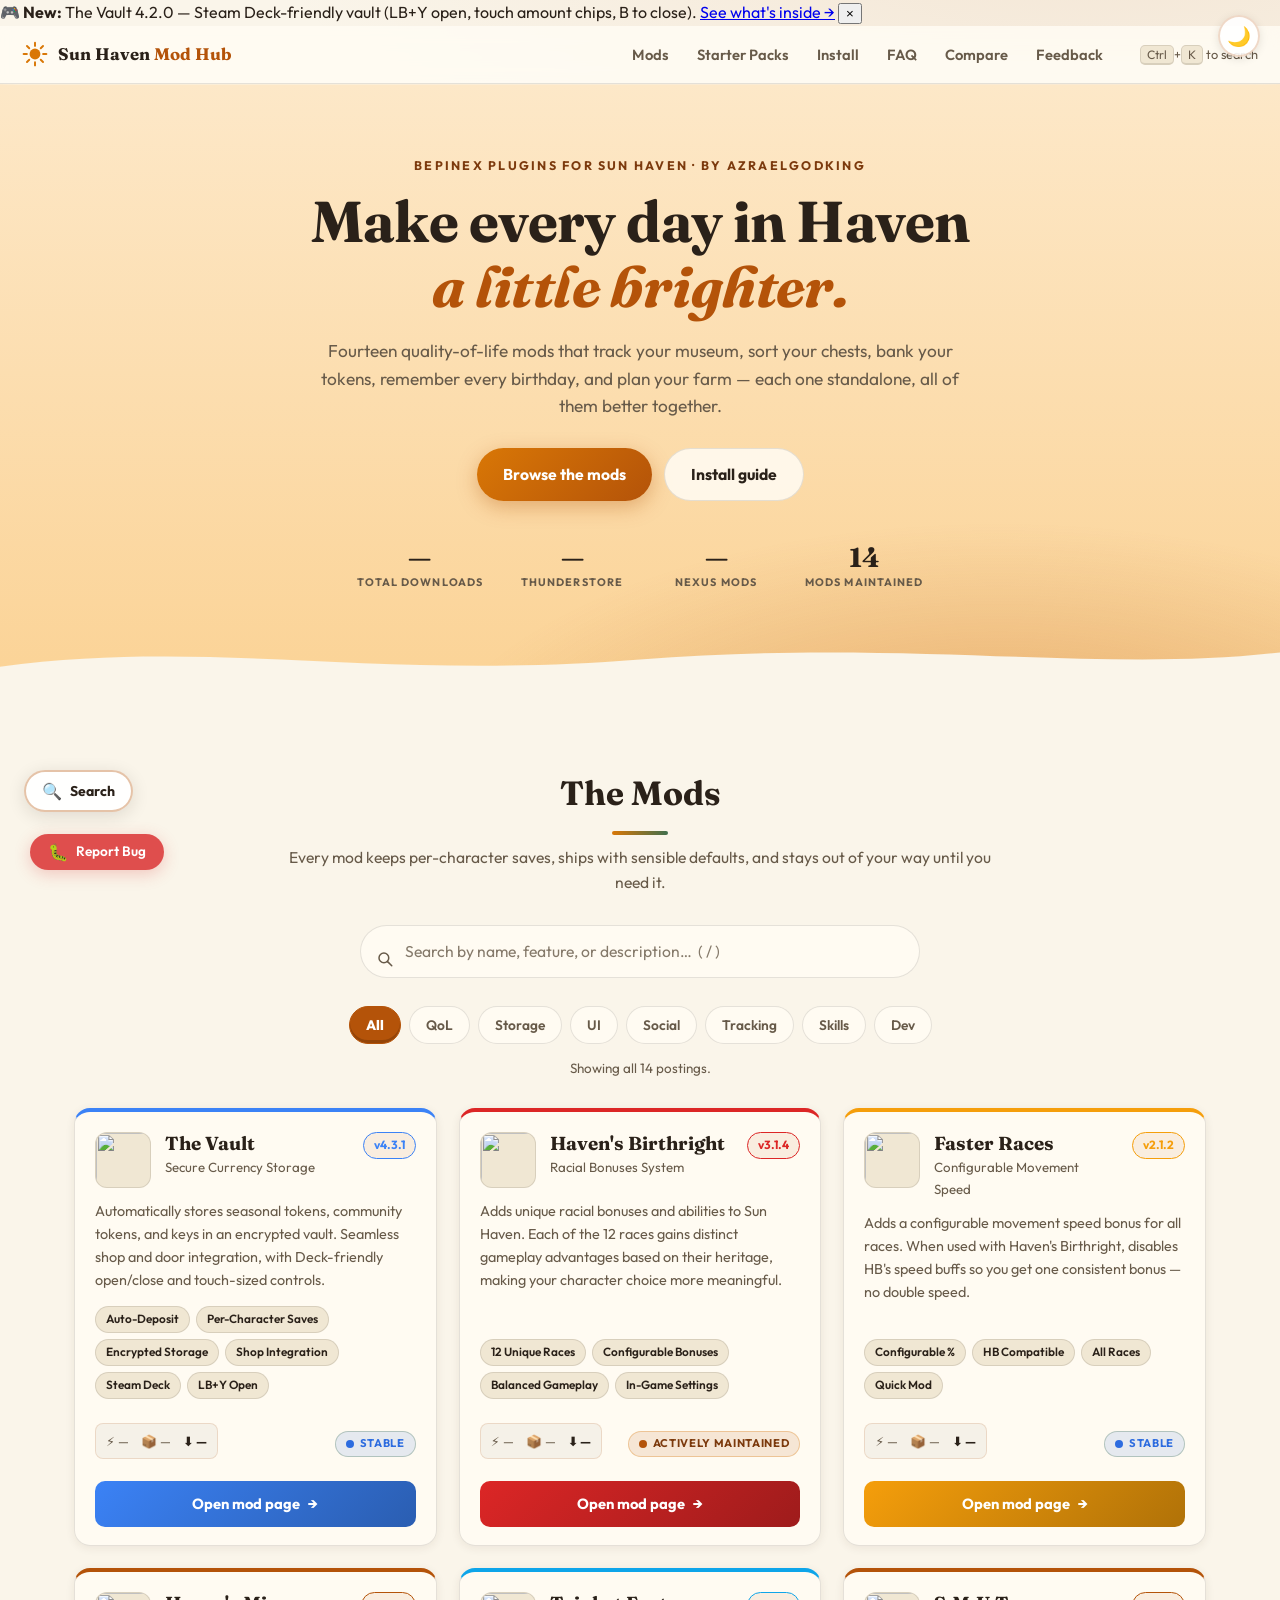
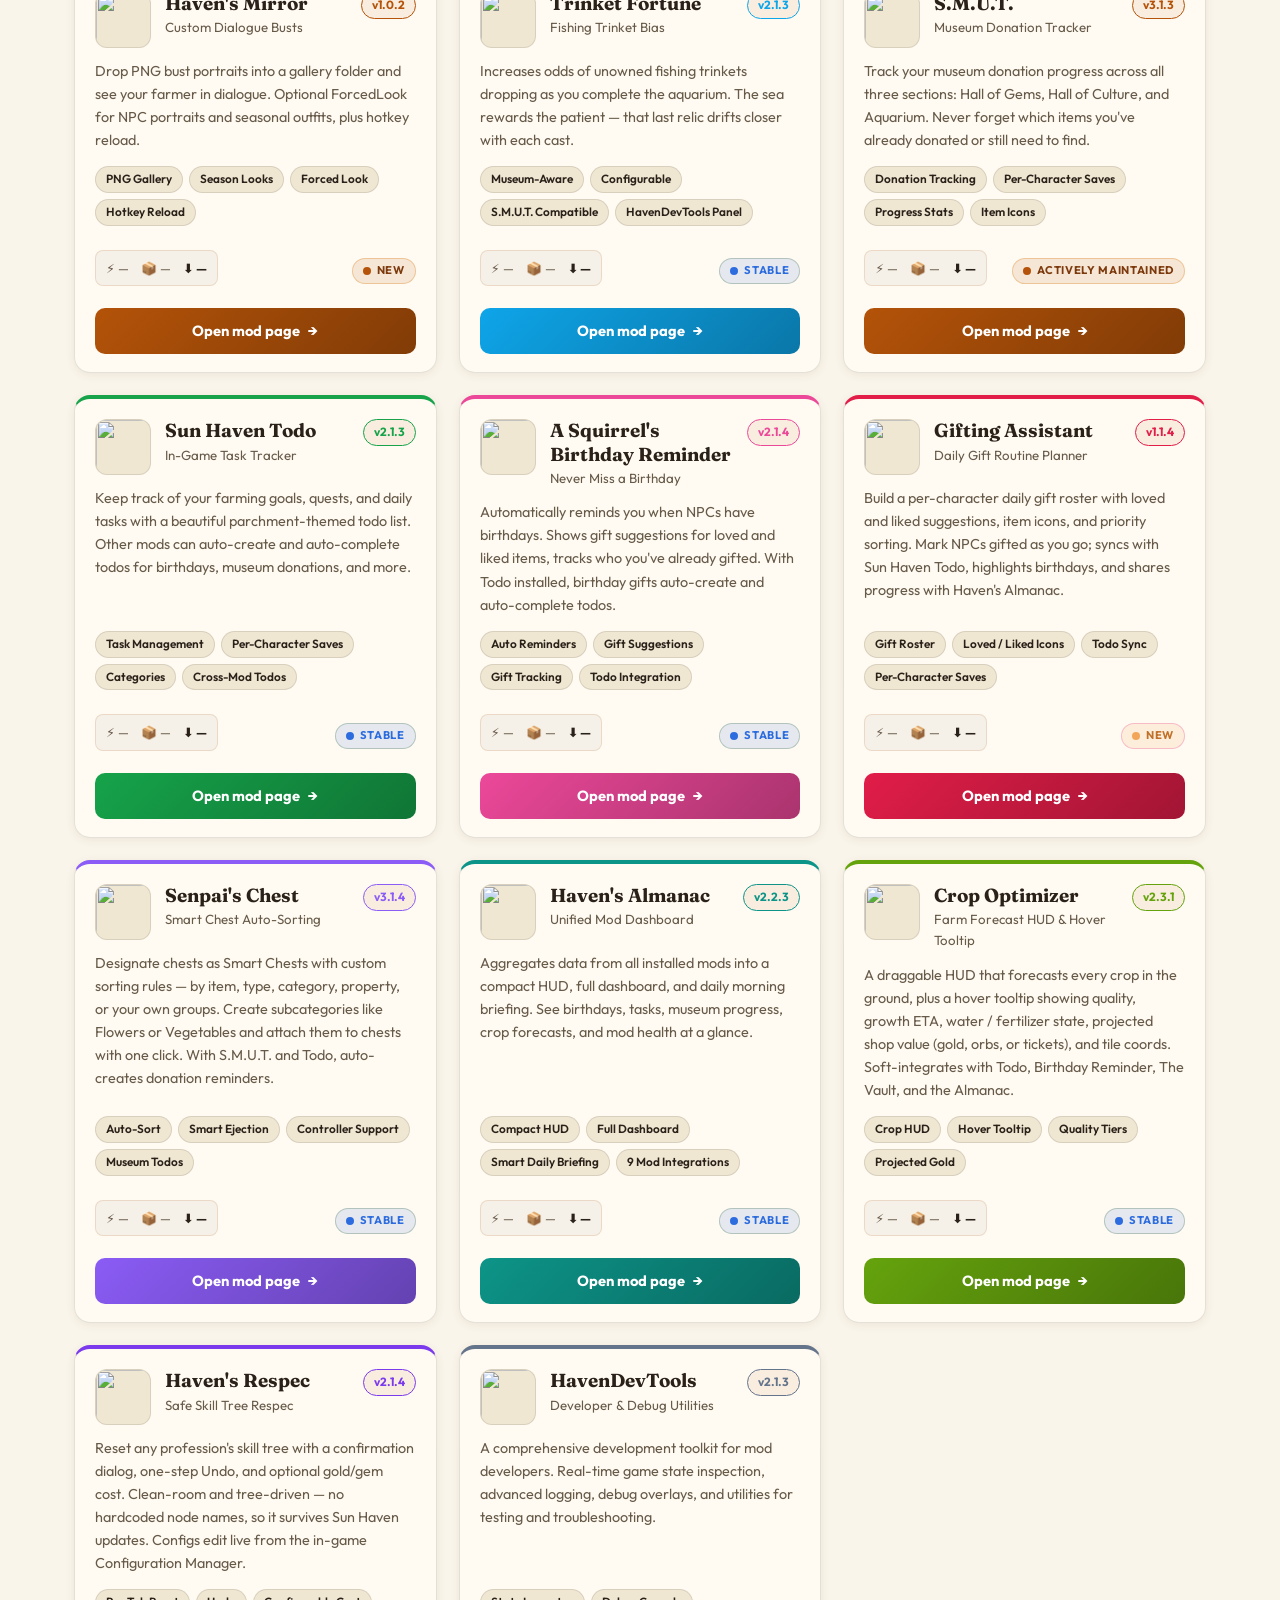
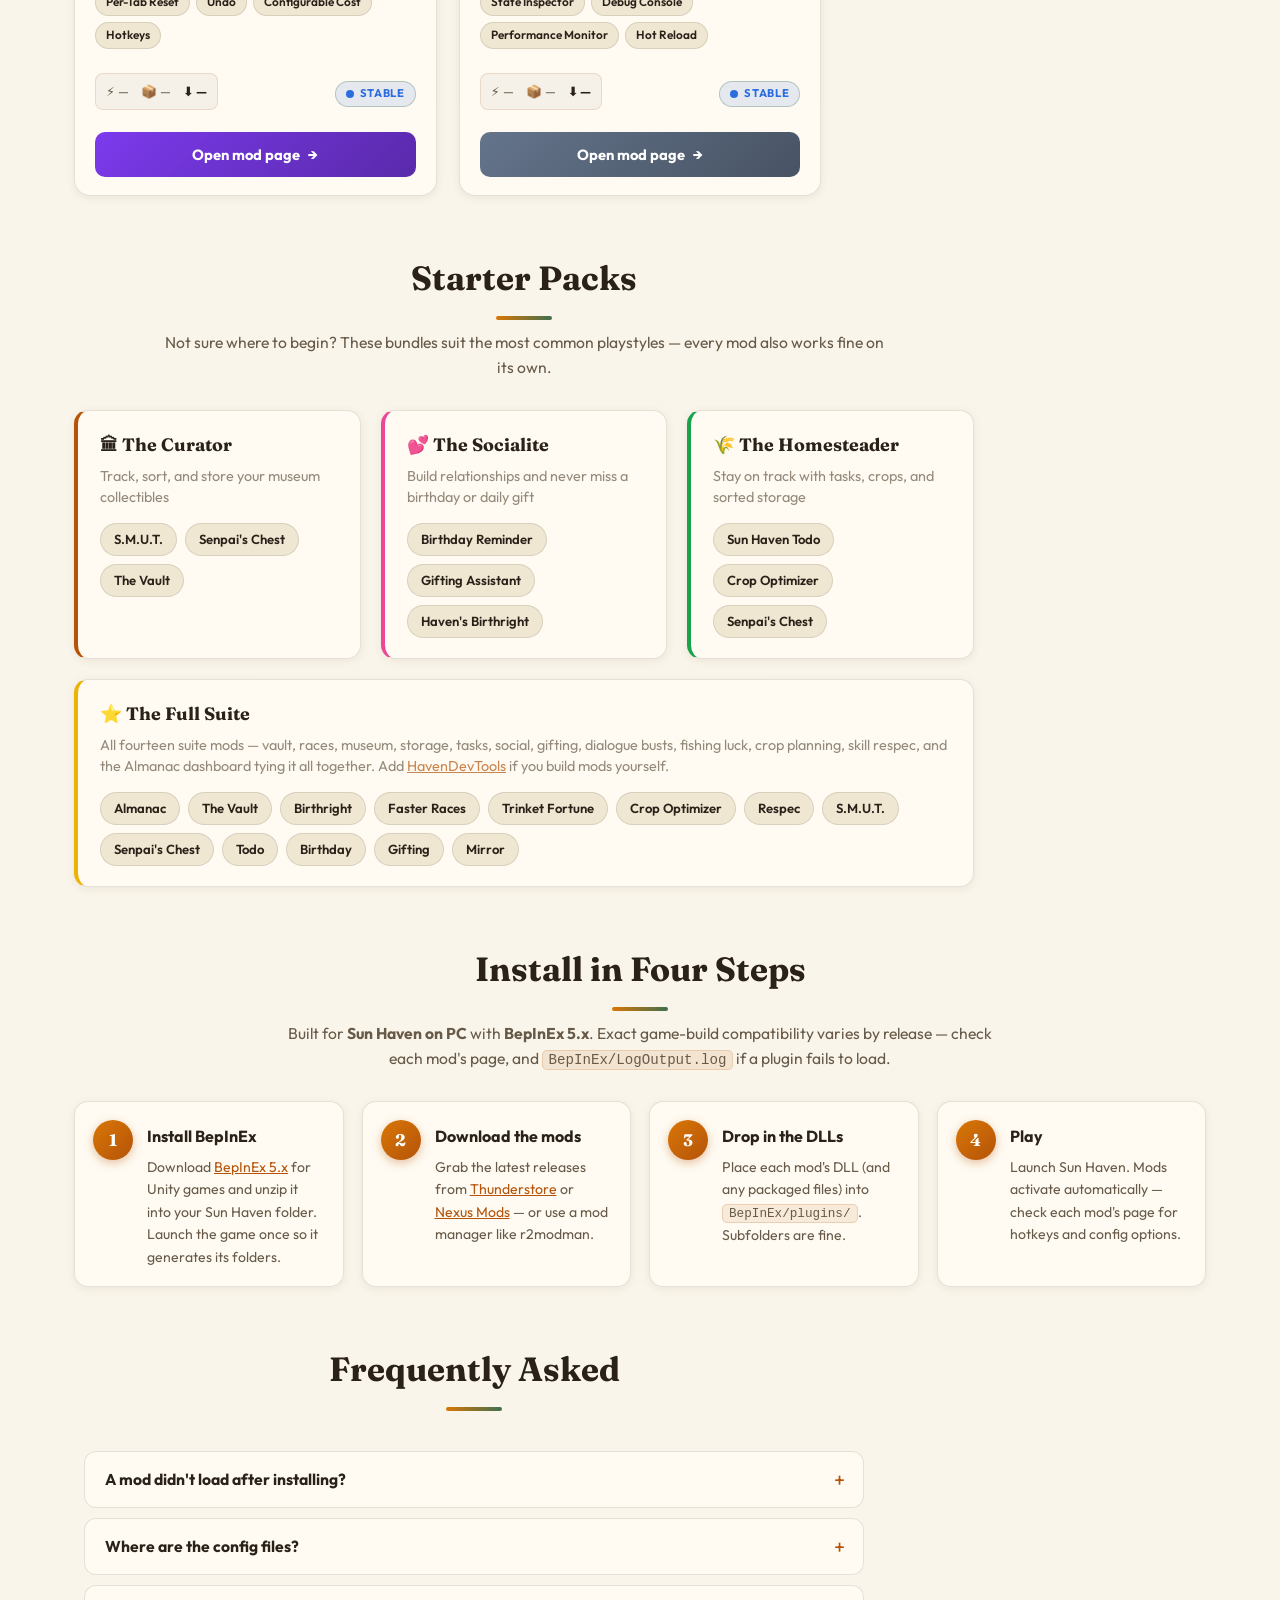
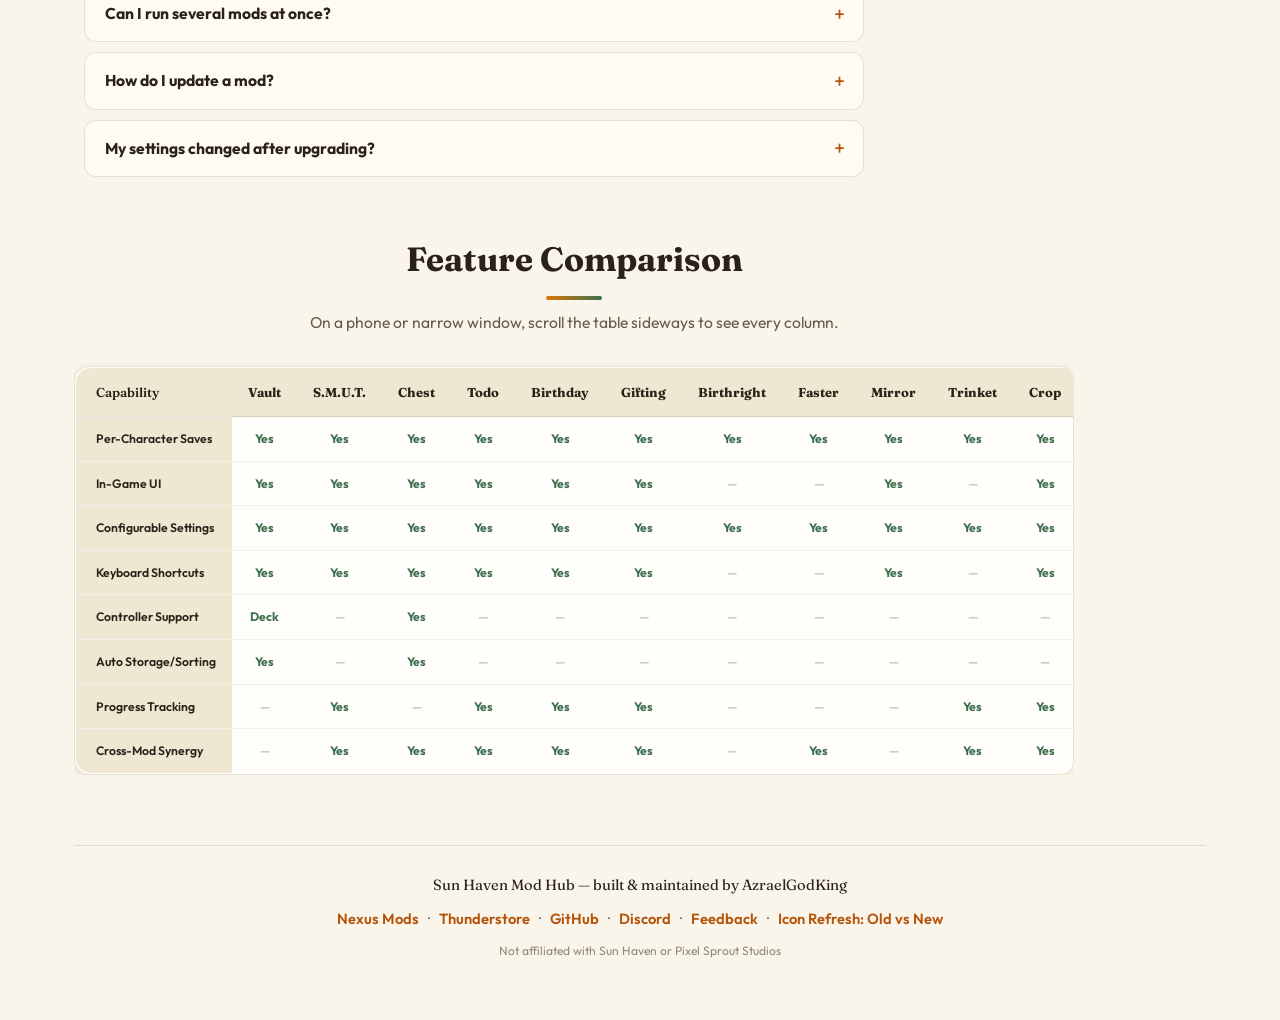
==== docs/index.html @ 23e93d75 "chore: leftover SunhavenMods rename cleanup Drop superseded VERSION_BUMP_RULES.md, unused og-card.pn" ====
<!DOCTYPE html>
<html lang="en">
<head>
    <meta charset="UTF-8">
    <meta name="viewport" content="width=device-width, initial-scale=1.0">
    <title>Sun Haven Mods - by AzraelGodKing</title>
    <meta name="description" content="Quality-of-life mods for Sun Haven by AzraelGodKing. Museum tracker, smart chest sorting, currency vault, todo list, birthday reminders, gifting assistant, racial bonuses, and dev tools.">
    <meta property="og:title" content="Sun Haven Mod Hub">
    <meta property="og:description" content="Quality-of-life mods for Sun Haven by AzraelGodKing. Museum tracker, smart chests, currency vault, and more.">
    <meta property="og:type" content="website">
    <meta name="twitter:card" content="summary_large_image">
    <meta name="twitter:title" content="Sun Haven Mod Hub">
    <meta name="twitter:description" content="Quality-of-life mods for Sun Haven by AzraelGodKing.">
    <meta name="theme-color" content="#b45309">
    <link rel="preconnect" href="https://fonts.googleapis.com">
    <link rel="preconnect" href="https://fonts.gstatic.com" crossorigin>
    <link rel="canonical" href="https://www.azraelsmods.com/sun-haven/">
    <meta property="og:url" content="https://www.azraelsmods.com/sun-haven/">
    <link rel="preload" href="search-index.json" as="fetch">
    <link rel="icon" type="image/svg+xml" href="favicon.svg">
    <link rel="stylesheet" href="shared-styles.css">
    <link rel="stylesheet" href="index-style.css">
    <script src="shared.js" defer></script>
    <script src="scripts/stats-display.js" defer></script>
</head>
<body class="hub-page">
    <a href="#main-content" class="skip-to-content">Skip to content</a>

    <!-- Announcement ribbon -->
    <div class="announcement-banner" id="announcementBanner" data-dismiss-key="announce-the-vault-v420">
        <span class="announcement-icon" aria-hidden="true">&#x1F3AE;</span>
        <span class="announcement-text"><strong>New:</strong> The Vault 4.2.0 &mdash; Steam Deck-friendly vault (LB+Y open, touch amount chips, B to close).</span>
        <a href="TheVault/TheVault.html" class="announcement-link">See what's inside &rarr;</a>
        <button class="announcement-dismiss" aria-label="Dismiss announcement">&times;</button>
    </div>

    <!-- Sticky top bar -->
    <header class="topbar">
        <a class="topbar-brand" href="#main-content">
            <svg class="topbar-sun" viewBox="0 0 24 24" aria-hidden="true" focusable="false">
                <circle cx="12" cy="12" r="5" fill="currentColor"/>
                <g stroke="currentColor" stroke-width="1.8" stroke-linecap="round">
                    <line x1="12" y1="1.5" x2="12" y2="4.5"/><line x1="12" y1="19.5" x2="12" y2="22.5"/>
                    <line x1="1.5" y1="12" x2="4.5" y2="12"/><line x1="19.5" y1="12" x2="22.5" y2="12"/>
                    <line x1="4.6" y1="4.6" x2="6.7" y2="6.7"/><line x1="17.3" y1="17.3" x2="19.4" y2="19.4"/>
                    <line x1="4.6" y1="19.4" x2="6.7" y2="17.3"/><line x1="17.3" y1="6.7" x2="19.4" y2="4.6"/>
                </g>
            </svg>
            <span>Sun Haven <em>Mod Hub</em></span>
        </a>
        <nav class="topbar-nav" aria-label="Page sections">
            <a href="#mods">Mods</a>
            <a href="#party-loadouts">Starter Packs</a>
            <a href="#guild-initiation">Install</a>
            <a href="#guild-master-wisdom">FAQ</a>
            <a href="#arsenal-comparison">Compare</a>
            <a href="feedback.html">Feedback</a>
        </nav>
        <span class="topbar-hint" aria-hidden="true"><kbd>Ctrl</kbd>+<kbd>K</kbd> to search</span>
    </header>

    <!-- Hero -->
    <section class="hero-band" aria-labelledby="hero-title">
        <div class="hero-band-inner">
            <p class="hero-kicker">BepInEx plugins for Sun Haven &middot; by AzraelGodKing</p>
            <h1 id="hero-title">Make every day in Haven<br><span class="hero-accent">a little brighter.</span></h1>
            <p class="hero-sub">Fourteen quality-of-life mods that track your museum, sort your chests, bank your tokens, remember every birthday, and plan your farm &mdash; each one standalone, all of them better together.</p>
            <div class="hero-actions">
                <a href="#mods" class="hero-btn hero-btn-primary">Browse the mods</a>
                <a href="#guild-initiation" class="hero-btn hero-btn-ghost">Install guide</a>
            </div>
            <div class="hero-stats" aria-live="polite">
                <div class="hero-stat">
                    <span class="hero-stat-num" data-stats="total" data-field="grand_total">&mdash;</span>
                    <span class="hero-stat-label">Total downloads</span>
                </div>
                <div class="hero-stat">
                    <span class="hero-stat-num" data-stats="total" data-field="thunderstore_site_total">&mdash;</span>
                    <span class="hero-stat-label">Thunderstore</span>
                </div>
                <div class="hero-stat">
                    <span class="hero-stat-num" data-stats="total" data-field="nexus_site_total">&mdash;</span>
                    <span class="hero-stat-label">Nexus Mods</span>
                </div>
                <div class="hero-stat">
                    <span class="hero-stat-num">14</span>
                    <span class="hero-stat-label">Mods maintained</span>
                </div>
            </div>
        </div>
        <div class="hero-horizon" aria-hidden="true">
            <svg viewBox="0 0 1440 90" preserveAspectRatio="none" focusable="false">
                <path d="M0,60 C240,20 420,80 720,50 C1020,20 1240,70 1440,40 L1440,90 L0,90 Z" fill="currentColor"/>
            </svg>
        </div>
    </section>

    <div class="container" id="main-content" role="main">

        <!-- Mods -->
        <section class="mods-showcase" id="mods">
            <div class="section-head">
                <h2 class="section-title">The Mods</h2>
                <p class="section-lede">Every mod keeps per-character saves, ships with sensible defaults, and stays out of your way until you need it.</p>
            </div>

            <div class="mod-filter">
                <div class="mod-search-wrap">
                    <svg class="mod-search-icon" viewBox="0 0 24 24" aria-hidden="true" focusable="false"><circle cx="10.5" cy="10.5" r="6.5" fill="none" stroke="currentColor" stroke-width="2"/><line x1="15.5" y1="15.5" x2="21" y2="21" stroke="currentColor" stroke-width="2" stroke-linecap="round"/></svg>
                    <input type="text" class="mod-search" placeholder="Search by name, feature, or description&hellip;  ( / )" id="modSearch" autocomplete="off" aria-label="Search mods">
                </div>
                <div class="filter-tags" role="group" aria-label="Filter mods by tag">
                    <button class="filter-tag active" data-tag="all">All</button>
                    <button class="filter-tag" data-tag="QoL">QoL</button>
                    <button class="filter-tag" data-tag="Storage">Storage</button>
                    <button class="filter-tag" data-tag="UI">UI</button>
                    <button class="filter-tag" data-tag="Social">Social</button>
                    <button class="filter-tag" data-tag="Tracking">Tracking</button>
                    <button class="filter-tag" data-tag="Skills">Skills</button>
                    <button class="filter-tag" data-tag="Dev">Dev</button>
                </div>
                <p id="modBoardCount" class="mod-board-count" aria-live="polite" aria-atomic="true"></p>
            </div>

            <div class="mods-grid">
                <!-- The Vault -->
                <article class="mod-card" data-tags="QoL,Storage" data-name="The Vault" style="--card-accent:#3b82f6">
                    <div class="mod-card-top">
                        <img class="mod-icon" src="TheVault/icon.png" alt="" width="64" height="64" loading="lazy">
                        <div class="mod-title-area">
                            <h3>The Vault</h3>
                            <p class="mod-tagline">Secure Currency Storage</p>
                        </div>
                        <span class="mod-version">v4.3.1</span>
                    </div>
                    <p class="mod-description">Automatically stores seasonal tokens, community tokens, and keys in an encrypted vault. Seamless shop and door integration, with Deck-friendly open/close and touch-sized controls.</p>
                    <div class="mod-features-list">
                        <span class="mod-feature">Auto-Deposit</span>
                        <span class="mod-feature">Per-Character Saves</span>
                        <span class="mod-feature">Encrypted Storage</span>
                        <span class="mod-feature">Shop Integration</span>
                        <span class="mod-feature">Steam Deck</span>
                        <span class="mod-feature">LB+Y Open</span>
                    </div>
                    <div class="mod-card-foot">
                        <div class="mod-card-downloads" aria-label="Recorded downloads">
                            <span title="Thunderstore">&#x26A1; <span data-stats-mod="the-vault" data-field="thunderstore_downloads">&mdash;</span></span>
                            <span title="Nexus Mods">&#x1F4E6; <span data-stats-mod="the-vault" data-field="nexus_downloads">&mdash;</span></span>
                            <span class="mod-dl-total" title="Combined total">&#x2B07; <span data-stats-mod="the-vault" data-field="combined_total">&mdash;</span></span>
                        </div>
                        <span class="mod-status-badge status-stable">Stable</span>
                    </div>
                    <a href="TheVault/TheVault.html" class="mod-cta-button">Open mod page <span aria-hidden="true">&rarr;</span></a>
                </article>

                <!-- Haven's Birthright -->
                <article class="mod-card" data-tags="QoL" data-name="Haven's Birthright" style="--card-accent:#dc2626">
                    <div class="mod-card-top">
                        <img class="mod-icon" src="RacialBonuses/icon.png" alt="" width="64" height="64" loading="lazy">
                        <div class="mod-title-area">
                            <h3>Haven's Birthright</h3>
                            <p class="mod-tagline">Racial Bonuses System</p>
                        </div>
                        <span class="mod-version">v3.1.4</span>
                    </div>
                    <p class="mod-description">Adds unique racial bonuses and abilities to Sun Haven. Each of the 12 races gains distinct gameplay advantages based on their heritage, making your character choice more meaningful.</p>
                    <div class="mod-features-list">
                        <span class="mod-feature">12 Unique Races</span>
                        <span class="mod-feature">Configurable Bonuses</span>
                        <span class="mod-feature">Balanced Gameplay</span>
                        <span class="mod-feature">In-Game Settings</span>
                    </div>
                    <div class="mod-card-foot">
                        <div class="mod-card-downloads" aria-label="Recorded downloads">
                            <span title="Thunderstore">&#x26A1; <span data-stats-mod="havens-birthright" data-field="thunderstore_downloads">&mdash;</span></span>
                            <span title="Nexus Mods">&#x1F4E6; <span data-stats-mod="havens-birthright" data-field="nexus_downloads">&mdash;</span></span>
                            <span class="mod-dl-total" title="Combined total">&#x2B07; <span data-stats-mod="havens-birthright" data-field="combined_total">&mdash;</span></span>
                        </div>
                        <span class="mod-status-badge status-active">Actively Maintained</span>
                    </div>
                    <a href="RacialBonuses/RacialBonuses.html" class="mod-cta-button">Open mod page <span aria-hidden="true">&rarr;</span></a>
                </article>

                <!-- Faster Races -->
                <article class="mod-card" data-tags="QoL" data-name="Faster Races" style="--card-accent:#f59e0b">
                    <div class="mod-card-top">
                        <img class="mod-icon" src="FasterRaces/icon.png" alt="" width="64" height="64" loading="lazy">
                        <div class="mod-title-area">
                            <h3>Faster Races</h3>
                            <p class="mod-tagline">Configurable Movement Speed</p>
                        </div>
                        <span class="mod-version">v2.1.2</span>
                    </div>
                    <p class="mod-description">Adds a configurable movement speed bonus for all races. When used with Haven's Birthright, disables HB's speed buffs so you get one consistent bonus &mdash; no double speed.</p>
                    <div class="mod-features-list">
                        <span class="mod-feature">Configurable %</span>
                        <span class="mod-feature">HB Compatible</span>
                        <span class="mod-feature">All Races</span>
                        <span class="mod-feature">Quick Mod</span>
                    </div>
                    <div class="mod-card-foot">
                        <div class="mod-card-downloads" aria-label="Recorded downloads">
                            <span title="Thunderstore">&#x26A1; <span data-stats-mod="faster-races" data-field="thunderstore_downloads">&mdash;</span></span>
                            <span title="Nexus Mods">&#x1F4E6; <span data-stats-mod="faster-races" data-field="nexus_downloads">&mdash;</span></span>
                            <span class="mod-dl-total" title="Combined total">&#x2B07; <span data-stats-mod="faster-races" data-field="combined_total">&mdash;</span></span>
                        </div>
                        <span class="mod-status-badge status-stable">Stable</span>
                    </div>
                    <a href="FasterRaces/FasterRaces.html" class="mod-cta-button">Open mod page <span aria-hidden="true">&rarr;</span></a>
                </article>

                <!-- Haven's Mirror -->
                <article class="mod-card" data-tags="QoL,UI" data-name="Haven's Mirror" style="--card-accent:#b45309">
                    <div class="mod-card-top">
                        <img class="mod-icon" src="HavensMirror/icon.png" alt="" width="64" height="64" loading="lazy">
                        <div class="mod-title-area">
                            <h3>Haven's Mirror</h3>
                            <p class="mod-tagline">Custom Dialogue Busts</p>
                        </div>
                        <span class="mod-version">v1.0.2</span>
                    </div>
                    <p class="mod-description">Drop PNG bust portraits into a gallery folder and see your farmer in dialogue. Optional ForcedLook for NPC portraits and seasonal outfits, plus hotkey reload.</p>
                    <div class="mod-features-list">
                        <span class="mod-feature">PNG Gallery</span>
                        <span class="mod-feature">Season Looks</span>
                        <span class="mod-feature">Forced Look</span>
                        <span class="mod-feature">Hotkey Reload</span>
                    </div>
                    <div class="mod-card-foot">
                        <div class="mod-card-downloads" aria-label="Recorded downloads">
                            <span title="Thunderstore">&#x26A1; <span data-stats-mod="havens-mirror" data-field="thunderstore_downloads">&mdash;</span></span>
                            <span title="Nexus Mods">&#x1F4E6; <span data-stats-mod="havens-mirror" data-field="nexus_downloads">&mdash;</span></span>
                            <span class="mod-dl-total" title="Combined total">&#x2B07; <span data-stats-mod="havens-mirror" data-field="combined_total">&mdash;</span></span>
                        </div>
                        <span class="mod-status-badge status-active">New</span>
                    </div>
                    <a href="HavensMirror/HavensMirror.html" class="mod-cta-button">Open mod page <span aria-hidden="true">&rarr;</span></a>
                </article>

                <!-- Trinket Fortune -->
                <article class="mod-card" data-tags="QoL,Tracking" data-name="Trinket Fortune" style="--card-accent:#0ea5e9">
                    <div class="mod-card-top">
                        <img class="mod-icon" src="TrinketFortune/icon.png" alt="" width="64" height="64" loading="lazy">
                        <div class="mod-title-area">
                            <h3>Trinket Fortune</h3>
                            <p class="mod-tagline">Fishing Trinket Bias</p>
                        </div>
                        <span class="mod-version">v2.1.3</span>
                    </div>
                    <p class="mod-description">Increases odds of unowned fishing trinkets dropping as you complete the aquarium. The sea rewards the patient &mdash; that last relic drifts closer with each cast.</p>
                    <div class="mod-features-list">
                        <span class="mod-feature">Museum-Aware</span>
                        <span class="mod-feature">Configurable</span>
                        <span class="mod-feature">S.M.U.T. Compatible</span>
                        <span class="mod-feature">HavenDevTools Panel</span>
                    </div>
                    <div class="mod-card-foot">
                        <div class="mod-card-downloads" aria-label="Recorded downloads">
                            <span title="Thunderstore">&#x26A1; <span data-stats-mod="trinket-fortune" data-field="thunderstore_downloads">&mdash;</span></span>
                            <span title="Nexus Mods">&#x1F4E6; <span data-stats-mod="trinket-fortune" data-field="nexus_downloads">&mdash;</span></span>
                            <span class="mod-dl-total" title="Combined total">&#x2B07; <span data-stats-mod="trinket-fortune" data-field="combined_total">&mdash;</span></span>
                        </div>
                        <span class="mod-status-badge status-stable">Stable</span>
                    </div>
                    <a href="TrinketFortune/TrinketFortune.html" class="mod-cta-button">Open mod page <span aria-hidden="true">&rarr;</span></a>
                </article>

                <!-- S.M.U.T. -->
                <article class="mod-card" data-tags="Tracking,UI" data-name="S.M.U.T." style="--card-accent:#b45309">
                    <div class="mod-card-top">
                        <img class="mod-icon" src="SMUT/icon.png" alt="" width="64" height="64" loading="lazy">
                        <div class="mod-title-area">
                            <h3>S.M.U.T.</h3>
                            <p class="mod-tagline">Museum Donation Tracker</p>
                        </div>
                        <span class="mod-version">v3.1.3</span>
                    </div>
                    <p class="mod-description">Track your museum donation progress across all three sections: Hall of Gems, Hall of Culture, and Aquarium. Never forget which items you've already donated or still need to find.</p>
                    <div class="mod-features-list">
                        <span class="mod-feature">Donation Tracking</span>
                        <span class="mod-feature">Per-Character Saves</span>
                        <span class="mod-feature">Progress Stats</span>
                        <span class="mod-feature">Item Icons</span>
                    </div>
                    <div class="mod-card-foot">
                        <div class="mod-card-downloads" aria-label="Recorded downloads">
                            <span title="Thunderstore">&#x26A1; <span data-stats-mod="museum-utility-tracker" data-field="thunderstore_downloads">&mdash;</span></span>
                            <span title="Nexus Mods">&#x1F4E6; <span data-stats-mod="museum-utility-tracker" data-field="nexus_downloads">&mdash;</span></span>
                            <span class="mod-dl-total" title="Combined total">&#x2B07; <span data-stats-mod="museum-utility-tracker" data-field="combined_total">&mdash;</span></span>
                        </div>
                        <span class="mod-status-badge status-active">Actively Maintained</span>
                    </div>
                    <a href="SMUT/SMUT.html" class="mod-cta-button">Open mod page <span aria-hidden="true">&rarr;</span></a>
                </article>

                <!-- Sun Haven Todo -->
                <article class="mod-card" data-tags="QoL,Tracking,UI" data-name="Sun Haven Todo" style="--card-accent:#16a34a">
                    <div class="mod-card-top">
                        <img class="mod-icon" src="Todo/icon.png" alt="" width="64" height="64" loading="lazy">
                        <div class="mod-title-area">
                            <h3>Sun Haven Todo</h3>
                            <p class="mod-tagline">In-Game Task Tracker</p>
                        </div>
                        <span class="mod-version">v2.1.3</span>
                    </div>
                    <p class="mod-description">Keep track of your farming goals, quests, and daily tasks with a beautiful parchment-themed todo list. Other mods can auto-create and auto-complete todos for birthdays, museum donations, and more.</p>
                    <div class="mod-features-list">
                        <span class="mod-feature">Task Management</span>
                        <span class="mod-feature">Per-Character Saves</span>
                        <span class="mod-feature">Categories</span>
                        <span class="mod-feature">Cross-Mod Todos</span>
                    </div>
                    <div class="mod-card-foot">
                        <div class="mod-card-downloads" aria-label="Recorded downloads">
                            <span title="Thunderstore">&#x26A1; <span data-stats-mod="havens-todo" data-field="thunderstore_downloads">&mdash;</span></span>
                            <span title="Nexus Mods">&#x1F4E6; <span data-stats-mod="havens-todo" data-field="nexus_downloads">&mdash;</span></span>
                            <span class="mod-dl-total" title="Combined total">&#x2B07; <span data-stats-mod="havens-todo" data-field="combined_total">&mdash;</span></span>
                        </div>
                        <span class="mod-status-badge status-stable">Stable</span>
                    </div>
                    <a href="Todo/todo.html" class="mod-cta-button">Open mod page <span aria-hidden="true">&rarr;</span></a>
                </article>

                <!-- A Squirrel's Birthday Reminder -->
                <article class="mod-card" data-tags="Social,QoL" data-name="A Squirrel's Birthday Reminder" style="--card-accent:#ec4899">
                    <div class="mod-card-top">
                        <img class="mod-icon" src="BirthdayReminder/icon.png" alt="" width="64" height="64" loading="lazy">
                        <div class="mod-title-area">
                            <h3>A Squirrel's Birthday Reminder</h3>
                            <p class="mod-tagline">Never Miss a Birthday</p>
                        </div>
                        <span class="mod-version">v2.1.4</span>
                    </div>
                    <p class="mod-description">Automatically reminds you when NPCs have birthdays. Shows gift suggestions for loved and liked items, tracks who you've already gifted. With Todo installed, birthday gifts auto-create and auto-complete todos.</p>
                    <div class="mod-features-list">
                        <span class="mod-feature">Auto Reminders</span>
                        <span class="mod-feature">Gift Suggestions</span>
                        <span class="mod-feature">Gift Tracking</span>
                        <span class="mod-feature">Todo Integration</span>
                    </div>
                    <div class="mod-card-foot">
                        <div class="mod-card-downloads" aria-label="Recorded downloads">
                            <span title="Thunderstore">&#x26A1; <span data-stats-mod="squirrels-birthday-reminder" data-field="thunderstore_downloads">&mdash;</span></span>
                            <span title="Nexus Mods">&#x1F4E6; <span data-stats-mod="squirrels-birthday-reminder" data-field="nexus_downloads">&mdash;</span></span>
                            <span class="mod-dl-total" title="Combined total">&#x2B07; <span data-stats-mod="squirrels-birthday-reminder" data-field="combined_total">&mdash;</span></span>
                        </div>
                        <span class="mod-status-badge status-stable">Stable</span>
                    </div>
                    <a href="BirthdayReminder/BirthdayReminder.html" class="mod-cta-button">Open mod page <span aria-hidden="true">&rarr;</span></a>
                </article>

                <!-- Gifting Assistant -->
                <article class="mod-card" data-tags="Social,QoL" data-name="Gifting Assistant" style="--card-accent:#e11d48">
                    <div class="mod-card-top">
                        <img class="mod-icon" src="GiftingAssistant/icon.png" alt="" width="64" height="64" loading="lazy">
                        <div class="mod-title-area">
                            <h3>Gifting Assistant</h3>
                            <p class="mod-tagline">Daily Gift Routine Planner</p>
                        </div>
                        <span class="mod-version">v1.1.4</span>
                    </div>
                    <p class="mod-description">Build a per-character daily gift roster with loved and liked suggestions, item icons, and priority sorting. Mark NPCs gifted as you go; syncs with Sun Haven Todo, highlights birthdays, and shares progress with Haven's Almanac.</p>
                    <div class="mod-features-list">
                        <span class="mod-feature">Gift Roster</span>
                        <span class="mod-feature">Loved / Liked Icons</span>
                        <span class="mod-feature">Todo Sync</span>
                        <span class="mod-feature">Per-Character Saves</span>
                    </div>
                    <div class="mod-card-foot">
                        <div class="mod-card-downloads" aria-label="Recorded downloads">
                            <span title="Thunderstore">&#x26A1; <span data-stats-mod="gifting-assistant" data-field="thunderstore_downloads">&mdash;</span></span>
                            <span title="Nexus Mods">&#x1F4E6; <span data-stats-mod="gifting-assistant" data-field="nexus_downloads">&mdash;</span></span>
                            <span class="mod-dl-total" title="Combined total">&#x2B07; <span data-stats-mod="gifting-assistant" data-field="combined_total">&mdash;</span></span>
                        </div>
                        <span class="mod-status-badge status-new">New</span>
                    </div>
                    <a href="GiftingAssistant/GiftingAssistant.html" class="mod-cta-button">Open mod page <span aria-hidden="true">&rarr;</span></a>
                </article>

                <!-- Senpai's Chest -->
                <article class="mod-card" data-tags="QoL,Storage" data-name="Senpai's Chest" style="--card-accent:#8b5cf6">
                    <div class="mod-card-top">
                        <img class="mod-icon" src="SenpaisChest/icon.png" alt="" width="64" height="64" loading="lazy">
                        <div class="mod-title-area">
                            <h3>Senpai's Chest</h3>
                            <p class="mod-tagline">Smart Chest Auto-Sorting</p>
                        </div>
                        <span class="mod-version">v3.1.4</span>
                    </div>
                    <p class="mod-description">Designate chests as Smart Chests with custom sorting rules &mdash; by item, type, category, property, or your own groups. Create subcategories like Flowers or Vegetables and attach them to chests with one click. With S.M.U.T. and Todo, auto-creates donation reminders.</p>
                    <div class="mod-features-list">
                        <span class="mod-feature">Auto-Sort</span>
                        <span class="mod-feature">Smart Ejection</span>
                        <span class="mod-feature">Controller Support</span>
                        <span class="mod-feature">Museum Todos</span>
                    </div>
                    <div class="mod-card-foot">
                        <div class="mod-card-downloads" aria-label="Recorded downloads">
                            <span title="Thunderstore">&#x26A1; <span data-stats-mod="senpais-chest" data-field="thunderstore_downloads">&mdash;</span></span>
                            <span title="Nexus Mods">&#x1F4E6; <span data-stats-mod="senpais-chest" data-field="nexus_downloads">&mdash;</span></span>
                            <span class="mod-dl-total" title="Combined total">&#x2B07; <span data-stats-mod="senpais-chest" data-field="combined_total">&mdash;</span></span>
                        </div>
                        <span class="mod-status-badge status-stable">Stable</span>
                    </div>
                    <a href="SenpaisChest/SenpaisChest.html" class="mod-cta-button">Open mod page <span aria-hidden="true">&rarr;</span></a>
                </article>

                <!-- Haven's Almanac -->
                <article class="mod-card" data-tags="QoL,UI,Tracking" data-name="Haven's Almanac" style="--card-accent:#0d9488">
                    <div class="mod-card-top">
                        <img class="mod-icon" src="HavensAlmanac/icon.png" alt="" width="64" height="64" loading="lazy">
                        <div class="mod-title-area">
                            <h3>Haven's Almanac</h3>
                            <p class="mod-tagline">Unified Mod Dashboard</p>
                        </div>
                        <span class="mod-version">v2.2.3</span>
                    </div>
                    <p class="mod-description">Aggregates data from all installed mods into a compact HUD, full dashboard, and daily morning briefing. See birthdays, tasks, museum progress, crop forecasts, and mod health at a glance.</p>
                    <div class="mod-features-list">
                        <span class="mod-feature">Compact HUD</span>
                        <span class="mod-feature">Full Dashboard</span>
                        <span class="mod-feature">Smart Daily Briefing</span>
                        <span class="mod-feature">9 Mod Integrations</span>
                    </div>
                    <div class="mod-card-foot">
                        <div class="mod-card-downloads" aria-label="Recorded downloads">
                            <span title="Thunderstore">&#x26A1; <span data-stats-mod="havens-almanac" data-field="thunderstore_downloads">&mdash;</span></span>
                            <span title="Nexus Mods">&#x1F4E6; <span data-stats-mod="havens-almanac" data-field="nexus_downloads">&mdash;</span></span>
                            <span class="mod-dl-total" title="Combined total">&#x2B07; <span data-stats-mod="havens-almanac" data-field="combined_total">&mdash;</span></span>
                        </div>
                        <span class="mod-status-badge status-stable">Stable</span>
                    </div>
                    <a href="HavensAlmanac/HavensAlmanac.html" class="mod-cta-button">Open mod page <span aria-hidden="true">&rarr;</span></a>
                </article>

                <!-- Crop Optimizer -->
                <article class="mod-card" data-tags="QoL,UI,Tracking" data-name="Crop Optimizer" style="--card-accent:#65a30d">
                    <div class="mod-card-top">
                        <img class="mod-icon" src="CropOptimizer/icon.png" alt="" width="64" height="64" loading="lazy">
                        <div class="mod-title-area">
                            <h3>Crop Optimizer</h3>
                            <p class="mod-tagline">Farm Forecast HUD &amp; Hover Tooltip</p>
                        </div>
                        <span class="mod-version">v2.3.1</span>
                    </div>
                    <p class="mod-description">A draggable HUD that forecasts every crop in the ground, plus a hover tooltip showing quality, growth ETA, water / fertilizer state, projected shop value (gold, orbs, or tickets), and tile coords. Soft-integrates with Todo, Birthday Reminder, The Vault, and the Almanac.</p>
                    <div class="mod-features-list">
                        <span class="mod-feature">Crop HUD</span>
                        <span class="mod-feature">Hover Tooltip</span>
                        <span class="mod-feature">Quality Tiers</span>
                        <span class="mod-feature">Projected Gold</span>
                    </div>
                    <div class="mod-card-foot">
                        <div class="mod-card-downloads" aria-label="Recorded downloads">
                            <span title="Thunderstore">&#x26A1; <span data-stats-mod="crop-optimizer" data-field="thunderstore_downloads">&mdash;</span></span>
                            <span title="Nexus Mods">&#x1F4E6; <span data-stats-mod="crop-optimizer" data-field="nexus_downloads">&mdash;</span></span>
                            <span class="mod-dl-total" title="Combined total">&#x2B07; <span data-stats-mod="crop-optimizer" data-field="combined_total">&mdash;</span></span>
                        </div>
                        <span class="mod-status-badge status-stable">Stable</span>
                    </div>
                    <a href="CropOptimizer/CropOptimizer.html" class="mod-cta-button">Open mod page <span aria-hidden="true">&rarr;</span></a>
                </article>

                <!-- Haven's Respec -->
                <article class="mod-card" data-tags="QoL,UI,Skills" data-name="Haven's Respec" style="--card-accent:#7c3aed">
                    <div class="mod-card-top">
                        <img class="mod-icon" src="HavensRespec/icon.png" alt="" width="64" height="64" loading="lazy">
                        <div class="mod-title-area">
                            <h3>Haven's Respec</h3>
                            <p class="mod-tagline">Safe Skill Tree Respec</p>
                        </div>
                        <span class="mod-version">v2.1.4</span>
                    </div>
                    <p class="mod-description">Reset any profession's skill tree with a confirmation dialog, one-step Undo, and optional gold/gem cost. Clean-room and tree-driven &mdash; no hardcoded node names, so it survives Sun Haven updates. Configs edit live from the in-game Configuration Manager.</p>
                    <div class="mod-features-list">
                        <span class="mod-feature">Per-Tab Reset</span>
                        <span class="mod-feature">Undo</span>
                        <span class="mod-feature">Configurable Cost</span>
                        <span class="mod-feature">Hotkeys</span>
                    </div>
                    <div class="mod-card-foot">
                        <div class="mod-card-downloads" aria-label="Recorded downloads">
                            <span title="Thunderstore">&#x26A1; <span data-stats-mod="havens-respec" data-field="thunderstore_downloads">&mdash;</span></span>
                            <span title="Nexus Mods">&#x1F4E6; <span data-stats-mod="havens-respec" data-field="nexus_downloads">&mdash;</span></span>
                            <span class="mod-dl-total" title="Combined total">&#x2B07; <span data-stats-mod="havens-respec" data-field="combined_total">&mdash;</span></span>
                        </div>
                        <span class="mod-status-badge status-stable">Stable</span>
                    </div>
                    <a href="HavensRespec/HavensRespec.html" class="mod-cta-button">Open mod page <span aria-hidden="true">&rarr;</span></a>
                </article>

                <!-- HavenDevTools -->
                <article class="mod-card" data-tags="Dev" data-name="HavenDevTools" style="--card-accent:#64748b">
                    <div class="mod-card-top">
                        <img class="mod-icon" src="HavenDevTools/icon.png" alt="" width="64" height="64" loading="lazy">
                        <div class="mod-title-area">
                            <h3>HavenDevTools</h3>
                            <p class="mod-tagline">Developer &amp; Debug Utilities</p>
                        </div>
                        <span class="mod-version">v2.1.3</span>
                    </div>
                    <p class="mod-description">A comprehensive development toolkit for mod developers. Real-time game state inspection, advanced logging, debug overlays, and utilities for testing and troubleshooting.</p>
                    <div class="mod-features-list">
                        <span class="mod-feature">State Inspector</span>
                        <span class="mod-feature">Debug Console</span>
                        <span class="mod-feature">Performance Monitor</span>
                        <span class="mod-feature">Hot Reload</span>
                    </div>
                    <div class="mod-card-foot">
                        <div class="mod-card-downloads" aria-label="Recorded downloads">
                            <span title="Thunderstore">&#x26A1; <span data-stats-mod="haven-dev-tools" data-field="thunderstore_downloads">&mdash;</span></span>
                            <span title="Nexus Mods">&#x1F4E6; <span data-stats-mod="haven-dev-tools" data-field="nexus_downloads">&mdash;</span></span>
                            <span class="mod-dl-total" title="Combined total">&#x2B07; <span data-stats-mod="haven-dev-tools" data-field="combined_total">&mdash;</span></span>
                        </div>
                        <span class="mod-status-badge status-stable">Stable</span>
                    </div>
                    <a href="HavenDevTools/HavenDevTools.html" class="mod-cta-button">Open mod page <span aria-hidden="true">&rarr;</span></a>
                </article>
            </div>
            <p id="modSearchEmpty" class="mod-search-empty" role="status" aria-live="polite" hidden>No mods match your search or filter. <button type="button" class="mod-search-reset">Clear search and show all</button></p>
        </section>

        <!-- Starter Packs -->
        <section class="mod-packs" id="party-loadouts">
            <div class="section-head">
                <h2 class="section-title">Starter Packs</h2>
                <p class="section-lede">Not sure where to begin? These bundles suit the most common playstyles &mdash; every mod also works fine on its own.</p>
            </div>
            <div class="packs-grid">
                <div class="pack-card" style="--pack-accent:#b45309">
                    <h3 class="pack-name"><span aria-hidden="true">&#x1F3DB;</span> The Curator</h3>
                    <p class="pack-desc">Track, sort, and store your museum collectibles</p>
                    <div class="pack-mods">
                        <a href="SMUT/SMUT.html" class="pack-mod">S.M.U.T.</a>
                        <a href="SenpaisChest/SenpaisChest.html" class="pack-mod">Senpai's Chest</a>
                        <a href="TheVault/TheVault.html" class="pack-mod">The Vault</a>
                    </div>
                </div>
                <div class="pack-card" style="--pack-accent:#ec4899">
                    <h3 class="pack-name"><span aria-hidden="true">&#x1F495;</span> The Socialite</h3>
                    <p class="pack-desc">Build relationships and never miss a birthday or daily gift</p>
                    <div class="pack-mods">
                        <a href="BirthdayReminder/BirthdayReminder.html" class="pack-mod">Birthday Reminder</a>
                        <a href="GiftingAssistant/GiftingAssistant.html" class="pack-mod">Gifting Assistant</a>
                        <a href="RacialBonuses/RacialBonuses.html" class="pack-mod">Haven's Birthright</a>
                    </div>
                </div>
                <div class="pack-card" style="--pack-accent:#16a34a">
                    <h3 class="pack-name"><span aria-hidden="true">&#x1F33E;</span> The Homesteader</h3>
                    <p class="pack-desc">Stay on track with tasks, crops, and sorted storage</p>
                    <div class="pack-mods">
                        <a href="Todo/todo.html" class="pack-mod">Sun Haven Todo</a>
                        <a href="CropOptimizer/CropOptimizer.html" class="pack-mod">Crop Optimizer</a>
                        <a href="SenpaisChest/SenpaisChest.html" class="pack-mod">Senpai's Chest</a>
                    </div>
                </div>
                <div class="pack-card pack-card-wide" style="--pack-accent:#eab308">
                    <h3 class="pack-name"><span aria-hidden="true">&#x2B50;</span> The Full Suite</h3>
                    <p class="pack-desc">All fourteen suite mods &mdash; vault, races, museum, storage, tasks, social, gifting, dialogue busts, fishing luck, crop planning, skill respec, and the Almanac dashboard tying it all together. Add <a href="HavenDevTools/HavenDevTools.html">HavenDevTools</a> if you build mods yourself.</p>
                    <div class="pack-mods">
                        <a href="HavensAlmanac/HavensAlmanac.html" class="pack-mod">Almanac</a>
                        <a href="TheVault/TheVault.html" class="pack-mod">The Vault</a>
                        <a href="RacialBonuses/RacialBonuses.html" class="pack-mod">Birthright</a>
                        <a href="FasterRaces/FasterRaces.html" class="pack-mod">Faster Races</a>
                        <a href="TrinketFortune/TrinketFortune.html" class="pack-mod">Trinket Fortune</a>
                        <a href="CropOptimizer/CropOptimizer.html" class="pack-mod">Crop Optimizer</a>
                        <a href="HavensRespec/HavensRespec.html" class="pack-mod">Respec</a>
                        <a href="SMUT/SMUT.html" class="pack-mod">S.M.U.T.</a>
                        <a href="SenpaisChest/SenpaisChest.html" class="pack-mod">Senpai's Chest</a>
                        <a href="Todo/todo.html" class="pack-mod">Todo</a>
                        <a href="BirthdayReminder/BirthdayReminder.html" class="pack-mod">Birthday</a>
                        <a href="GiftingAssistant/GiftingAssistant.html" class="pack-mod">Gifting</a>
                        <a href="HavensMirror/HavensMirror.html" class="pack-mod">Mirror</a>
                    </div>
                </div>
            </div>
        </section>

        <!-- Install -->
        <section class="quick-install" id="guild-initiation">
            <div class="section-head">
                <h2 class="section-title">Install in Four Steps</h2>
                <p class="section-lede">Built for <strong>Sun Haven on PC</strong> with <strong>BepInEx 5.x</strong>. Exact game-build compatibility varies by release &mdash; check each mod's page, and <code>BepInEx/LogOutput.log</code> if a plugin fails to load.</p>
            </div>
            <div class="install-steps">
                <div class="install-step">
                    <div class="step-number">1</div>
                    <div class="step-content">
                        <h4>Install BepInEx</h4>
                        <p>Download <a href="https://github.com/BepInEx/BepInEx/releases" target="_blank" rel="noopener noreferrer">BepInEx 5.x</a> for Unity games and unzip it into your Sun Haven folder. Launch the game once so it generates its folders.</p>
                    </div>
                </div>
                <div class="install-step">
                    <div class="step-number">2</div>
                    <div class="step-content">
                        <h4>Download the mods</h4>
                        <p>Grab the latest releases from <a href="https://thunderstore.io/c/sun-haven/p/AzraelGodKing/" target="_blank" rel="noopener noreferrer">Thunderstore</a> or <a href="https://www.nexusmods.com/profile/AzraelGodKing/mods" target="_blank" rel="noopener noreferrer">Nexus Mods</a> &mdash; or use a mod manager like r2modman.</p>
                    </div>
                </div>
                <div class="install-step">
                    <div class="step-number">3</div>
                    <div class="step-content">
                        <h4>Drop in the DLLs</h4>
                        <p>Place each mod's DLL (and any packaged files) into <code>BepInEx/plugins/</code>. Subfolders are fine.</p>
                    </div>
                </div>
                <div class="install-step">
                    <div class="step-number">4</div>
                    <div class="step-content">
                        <h4>Play</h4>
                        <p>Launch Sun Haven. Mods activate automatically &mdash; check each mod's page for hotkeys and config options.</p>
                    </div>
                </div>
            </div>
        </section>

        <!-- FAQ -->
        <section class="faq-section" id="guild-master-wisdom">
            <div class="section-head">
                <h2 class="section-title">Frequently Asked</h2>
            </div>
            <div class="faq-list">
                <details class="faq-item">
                    <summary class="faq-question">A mod didn't load after installing?</summary>
                    <div class="faq-answer">
                        <p>Make sure BepInEx 5.x is installed correctly and the mod DLL sits in <code>BepInEx/plugins/</code>. Check <code>BepInEx/LogOutput.log</code> for errors, and confirm you're on a compatible game version.</p>
                    </div>
                </details>
                <details class="faq-item">
                    <summary class="faq-question">Where are the config files?</summary>
                    <div class="faq-answer">
                        <p>In <code>BepInEx/config/</code> inside your Sun Haven game folder &mdash; one <code>.cfg</code> per mod. Edit them with any text editor while the game is closed, or use in-game settings where a mod supports them.</p>
                    </div>
                </details>
                <details class="faq-item">
                    <summary class="faq-question">Can I run several mods at once?</summary>
                    <div class="faq-answer">
                        <p>Yes &mdash; all mods here are designed to work together with no conflicts, and several form powerful combinations:</p>
                        <ul>
                            <li><strong>Senpai's Chest + S.M.U.T.</strong> &mdash; auto-excludes already-donated museum items from sorting</li>
                            <li><strong>Birthday Reminder + Todo</strong> &mdash; birthday gift reminders auto-create todos that complete when you give the gift</li>
                            <li><strong>Gifting Assistant + Todo</strong> &mdash; the daily roster pushes &ldquo;Gift {NPC} today&rdquo; tasks that auto-complete when you gift</li>
                            <li><strong>Gifting Assistant + Birthday Reminder + Almanac</strong> &mdash; birthday NPCs surface in the roster; progress appears on the Almanac dashboard</li>
                            <li><strong>Senpai's Chest + S.M.U.T. + Todo</strong> &mdash; undonated museum items found in chests auto-create reminders that complete on donation</li>
                        </ul>
                        <p>Every combination is optional &mdash; each mod works perfectly on its own.</p>
                    </div>
                </details>
                <details class="faq-item">
                    <summary class="faq-question">How do I update a mod?</summary>
                    <div class="faq-answer">
                        <p>Replace the old DLL in <code>BepInEx/plugins/</code> with the new version &mdash; config settings and save data are preserved automatically. With r2modman or Thunderstore, updates are handled for you.</p>
                    </div>
                </details>
                <details class="faq-item">
                    <summary class="faq-question">My settings changed after upgrading?</summary>
                    <div class="faq-answer">
                        <p>If a mod adds new config options, BepInEx may regenerate the config file. Existing settings are preserved, but new options start at their defaults &mdash; check the <code>.cfg</code> file to verify your preferences.</p>
                    </div>
                </details>
            </div>
        </section>

        <!-- Comparison -->
        <section class="comparison-section" id="arsenal-comparison">
            <div class="section-head">
                <h2 class="section-title">Feature Comparison</h2>
                <p class="section-lede comparison-scroll-hint">On a phone or narrow window, scroll the table sideways to see every column.</p>
            </div>
            <div class="comparison-scroll">
                <table class="comparison-table">
                    <thead>
                        <tr>
                            <th>Capability</th>
                            <th>Vault</th>
                            <th>S.M.U.T.</th>
                            <th>Chest</th>
                            <th>Todo</th>
                            <th>Birthday</th>
                            <th>Gifting</th>
                            <th>Birthright</th>
                            <th>Faster</th>
                            <th>Mirror</th>
                            <th>Trinket</th>
                            <th>Crop</th>
                            <th>Respec</th>
                            <th>Almanac</th>
                            <th>DevTools</th>
                        </tr>
                    </thead>
                    <tbody>
                        <tr>
                            <td>Per-Character Saves</td>
                            <td class="cmp-yes">Yes</td><td class="cmp-yes">Yes</td><td class="cmp-yes">Yes</td><td class="cmp-yes">Yes</td><td class="cmp-yes">Yes</td><td class="cmp-yes">Yes</td><td class="cmp-yes">Yes</td><td class="cmp-yes">Yes</td><td class="cmp-yes">Yes</td><td class="cmp-yes">Yes</td><td class="cmp-yes">Yes</td><td class="cmp-yes">Yes</td><td class="cmp-yes">Yes</td><td class="cmp-no">&mdash;</td>
                        </tr>
                        <tr>
                            <td>In-Game UI</td>
                            <td class="cmp-yes">Yes</td><td class="cmp-yes">Yes</td><td class="cmp-yes">Yes</td><td class="cmp-yes">Yes</td><td class="cmp-yes">Yes</td><td class="cmp-yes">Yes</td><td class="cmp-no">&mdash;</td><td class="cmp-no">&mdash;</td><td class="cmp-yes">Yes</td><td class="cmp-no">&mdash;</td><td class="cmp-yes">Yes</td><td class="cmp-yes">Yes</td><td class="cmp-yes">Yes</td><td class="cmp-yes">Yes</td>
                        </tr>
                        <tr>
                            <td>Configurable Settings</td>
                            <td class="cmp-yes">Yes</td><td class="cmp-yes">Yes</td><td class="cmp-yes">Yes</td><td class="cmp-yes">Yes</td><td class="cmp-yes">Yes</td><td class="cmp-yes">Yes</td><td class="cmp-yes">Yes</td><td class="cmp-yes">Yes</td><td class="cmp-yes">Yes</td><td class="cmp-yes">Yes</td><td class="cmp-yes">Yes</td><td class="cmp-yes">Yes</td><td class="cmp-yes">Yes</td><td class="cmp-yes">Yes</td>
                        </tr>
                        <tr>
                            <td>Keyboard Shortcuts</td>
                            <td class="cmp-yes">Yes</td><td class="cmp-yes">Yes</td><td class="cmp-yes">Yes</td><td class="cmp-yes">Yes</td><td class="cmp-yes">Yes</td><td class="cmp-yes">Yes</td><td class="cmp-no">&mdash;</td><td class="cmp-no">&mdash;</td><td class="cmp-yes">Yes</td><td class="cmp-no">&mdash;</td><td class="cmp-yes">Yes</td><td class="cmp-yes">Yes</td><td class="cmp-yes">Yes</td><td class="cmp-yes">Yes</td>
                        </tr>
                        <tr>
                            <td>Controller Support</td>
                            <td class="cmp-yes">Deck</td><td class="cmp-no">&mdash;</td><td class="cmp-yes">Yes</td><td class="cmp-no">&mdash;</td><td class="cmp-no">&mdash;</td><td class="cmp-no">&mdash;</td><td class="cmp-no">&mdash;</td><td class="cmp-no">&mdash;</td><td class="cmp-no">&mdash;</td><td class="cmp-no">&mdash;</td><td class="cmp-no">&mdash;</td><td class="cmp-no">&mdash;</td><td class="cmp-no">&mdash;</td><td class="cmp-no">&mdash;</td>
                        </tr>
                        <tr>
                            <td>Auto Storage/Sorting</td>
                            <td class="cmp-yes">Yes</td><td class="cmp-no">&mdash;</td><td class="cmp-yes">Yes</td><td class="cmp-no">&mdash;</td><td class="cmp-no">&mdash;</td><td class="cmp-no">&mdash;</td><td class="cmp-no">&mdash;</td><td class="cmp-no">&mdash;</td><td class="cmp-no">&mdash;</td><td class="cmp-no">&mdash;</td><td class="cmp-no">&mdash;</td><td class="cmp-no">&mdash;</td><td class="cmp-no">&mdash;</td><td class="cmp-no">&mdash;</td>
                        </tr>
                        <tr>
                            <td>Progress Tracking</td>
                            <td class="cmp-no">&mdash;</td><td class="cmp-yes">Yes</td><td class="cmp-no">&mdash;</td><td class="cmp-yes">Yes</td><td class="cmp-yes">Yes</td><td class="cmp-yes">Yes</td><td class="cmp-no">&mdash;</td><td class="cmp-no">&mdash;</td><td class="cmp-no">&mdash;</td><td class="cmp-yes">Yes</td><td class="cmp-yes">Yes</td><td class="cmp-no">&mdash;</td><td class="cmp-yes">Yes</td><td class="cmp-no">&mdash;</td>
                        </tr>
                        <tr>
                            <td>Cross-Mod Synergy</td>
                            <td class="cmp-no">&mdash;</td><td class="cmp-yes">Yes</td><td class="cmp-yes">Yes</td><td class="cmp-yes">Yes</td><td class="cmp-yes">Yes</td><td class="cmp-yes">Yes</td><td class="cmp-no">&mdash;</td><td class="cmp-yes">Yes</td><td class="cmp-no">&mdash;</td><td class="cmp-yes">Yes</td><td class="cmp-yes">Yes</td><td class="cmp-no">&mdash;</td><td class="cmp-yes">Yes</td><td class="cmp-no">&mdash;</td>
                        </tr>
                    </tbody>
                </table>
            </div>
        </section>

        <!-- Footer -->
        <footer class="footer">
            <p class="footer-title">Sun Haven Mod Hub &mdash; built &amp; maintained by AzraelGodKing</p>
            <p class="footer-links">
                <a href="https://www.nexusmods.com/profile/AzraelGodKing/mods" target="_blank" rel="noopener noreferrer">Nexus Mods</a>
                <span aria-hidden="true">&middot;</span>
                <a href="https://thunderstore.io/c/sun-haven/p/AzraelGodKing/" target="_blank" rel="noopener noreferrer">Thunderstore</a>
                <span aria-hidden="true">&middot;</span>
                <a href="https://github.com/AzraelGodKing/SunhavenMod" target="_blank" rel="noopener noreferrer">GitHub</a>
                <span aria-hidden="true">&middot;</span>
                <a href="https://discord.gg/Vwh2y7qMXv" target="_blank" rel="noopener noreferrer">Discord</a>
                <span aria-hidden="true">&middot;</span>
                <a href="feedback.html">Feedback</a>
                <span aria-hidden="true">&middot;</span>
                <a href="icon-comparison.html">Icon Refresh: Old vs New</a>
            </p>
            <p class="footer-disclaimer">Not affiliated with Sun Haven or Pixel Sprout Studios</p>
        </footer>
    </div>
</body>
</html>
---- docs/shared-styles.css ----
/* ===================================================================
   Sun Haven Mod Hub - Shared Component Styles
   =================================================================== */

@import url('https://fonts.googleapis.com/css2?family=Fraunces:ital,opsz,wght@0,9..144,500;0,9..144,700;1,9..144,450&family=Outfit:wght@400;500;600;700&display=swap');

/* Design tokens (light default; dark overrides on html[data-theme="dark"]) */
:root {
    --font-display: "Fraunces", Georgia, "Times New Roman", serif;
    --font-ui: "Outfit", system-ui, -apple-system, "Segoe UI", sans-serif;
    --accent: #0f766e;
    --accent-bright: #14b8a6;
    --accent-muted: #0d9488;
    --accent-dim: #115e59;
    --accent-rgb: 15, 118, 110;
    --accent-2: #ea580c;
    --accent-2-rgb: 234, 88, 12;
    --ink: #0f1714;
    /* Muted text: ≥4.5:1 on --paper for WCAG AA body copy */
    --muted: #4a524c;
    --paper: #f3f7f5;
    --paper-deep: #e5ebe8;
    --surface: rgba(255, 255, 255, 0.78);
    --shadow-sm: rgba(12, 22, 18, 0.07);
    --shadow-md: rgba(12, 22, 18, 0.14);
}

html[data-theme="dark"] {
    --accent: #2dd4bf;
    --accent-bright: #5eead4;
    --accent-muted: #14b8a6;
    --accent-dim: #0f766e;
    --accent-rgb: 45, 212, 191;
    --accent-2: #fbbf24;
    --accent-2-rgb: 251, 191, 36;
    --ink: #eef4f0;
    /* Lifted from #9aaa9e for small-text contrast on dark surfaces */
    --muted: #b8c4bc;
    --paper: #0c1210;
    --paper-deep: #080b0a;
    --surface: rgba(18, 28, 24, 0.75);
    --shadow-sm: rgba(0, 0, 0, 0.35);
    --shadow-md: rgba(0, 0, 0, 0.5);
}

html {
    font-family: var(--font-ui);
    scroll-behavior: smooth;
}

@media (prefers-reduced-motion: reduce) {
    html {
        scroll-behavior: auto;
    }
}

.related-mods-strip {
    display: flex;
    flex-wrap: wrap;
    align-items: center;
    gap: 6px 14px;
    margin: 4px 0 20px;
    padding: 12px 16px;
    border-radius: 12px;
    background: rgba(var(--accent-rgb), 0.08);
    border: 1px solid rgba(var(--accent-rgb), 0.2);
    font-size: 0.9em;
    line-height: 1.4;
}

.related-mods-strip .related-mods-label {
    font-weight: 700;
    text-transform: uppercase;
    letter-spacing: 0.06em;
    font-size: 0.72em;
    opacity: 0.75;
    margin-right: 4px;
}

.related-mods-strip a {
    color: var(--accent);
    font-weight: 600;
    text-decoration: none;
    border-bottom: 1px solid transparent;
    transition: border-color 0.15s;
}

.related-mods-strip a:hover {
    border-bottom-color: rgba(var(--accent-rgb), 0.45);
}

[data-theme="dark"] .related-mods-strip {
    background: rgba(var(--accent-rgb), 0.08);
    border-color: rgba(var(--accent-rgb), 0.22);
}

[data-theme="dark"] .related-mods-strip a {
    color: var(--accent-bright);
}

[data-theme="dark"] .related-mods-strip a:hover {
    border-bottom-color: rgba(var(--accent-rgb), 0.5);
}

/* -----------------------------------------------------------------
   BACK-TO-TOP BUTTON
   ----------------------------------------------------------------- */
.back-to-top {
    position: fixed;
    bottom: 30px;
    right: 30px;
    width: 48px;
    height: 48px;
    border-radius: 50%;
    border: none;
    cursor: pointer;
    font-size: 1.5em;
    z-index: 999;
    opacity: 0;
    visibility: hidden;
    transition: opacity 0.3s, visibility 0.3s, transform 0.2s;
    box-shadow: 0 4px 15px rgba(0, 0, 0, 0.2);
    display: flex;
    align-items: center;
    justify-content: center;
    background: linear-gradient(135deg, var(--accent), var(--accent-bright));
    color: #fff;
}

.back-to-top.visible {
    opacity: 1;
    visibility: visible;
}

.back-to-top:hover {
    transform: translateY(-3px);
    box-shadow: 0 6px 20px rgba(var(--accent-rgb), 0.4);
}

/* -----------------------------------------------------------------
   MOD DOWNLOAD NAV (Thunderstore, Nexus, Direct Download, Hub)
   ----------------------------------------------------------------- */
.download-nav {
    --download-accent: var(--accent);
    --download-accent-hover: var(--accent-bright);
    display: flex;
    flex-wrap: wrap;
    align-items: center;
    justify-content: center;
    gap: 12px 24px;
    padding: 20px 24px;
    margin: 28px 0 0;
    border-radius: 12px;
    background: rgba(var(--accent-rgb), 0.08);
    border: 1px solid rgba(var(--accent-rgb), 0.2);
}

@supports (background: color-mix(in srgb, red, blue)) {
    .download-nav {
        background: color-mix(in srgb, var(--download-accent) 8%, transparent);
        border-color: color-mix(in srgb, var(--download-accent) 25%, transparent);
    }
}

.download-nav-label {
    font-size: 0.85em;
    font-weight: 600;
    text-transform: uppercase;
    letter-spacing: 0.08em;
    color: rgba(31, 26, 18, 0.6);
    margin-right: 8px;
}

.download-nav-links {
    display: flex;
    flex-wrap: wrap;
    align-items: center;
    gap: 12px 20px;
}

.download-nav a {
    display: inline-flex;
    align-items: center;
    gap: 8px;
    padding: 10px 18px;
    border-radius: 8px;
    font-weight: 600;
    font-size: 0.95em;
    text-decoration: none;
    transition: background 0.2s, transform 0.15s, box-shadow 0.2s;
}

.download-nav a:hover {
    transform: translateY(-1px);
}

.download-nav a.download-thunderstore {
    background: linear-gradient(135deg, #7c3aed, #5b21b6);
    color: #fff;
    box-shadow:
        0 2px 12px rgba(124, 58, 237, 0.35),
        inset 0 0 0 1px rgba(255, 255, 255, 0.2);
}

.download-nav a.download-thunderstore:hover {
    background: linear-gradient(135deg, #8b5cf6, #6d28d9);
    box-shadow:
        0 4px 18px rgba(124, 58, 237, 0.45),
        inset 0 0 0 1px rgba(255, 255, 255, 0.24);
}

.download-nav a.download-nexus {
    background: linear-gradient(135deg, #da3737, #a62b2b);
    color: #fff;
    box-shadow:
        0 2px 12px rgba(218, 55, 55, 0.35),
        inset 0 0 0 1px rgba(255, 255, 255, 0.22);
}

.download-nav a.download-nexus:hover {
    background: linear-gradient(135deg, #ea4a4a, #c52e2e);
    box-shadow:
        0 4px 18px rgba(218, 55, 55, 0.45),
        inset 0 0 0 1px rgba(255, 255, 255, 0.26);
}

.download-nav a.download-direct {
    background: linear-gradient(135deg, var(--download-accent), var(--accent-dim));
    color: #fff;
    box-shadow:
        0 2px 12px rgba(var(--accent-rgb), 0.35),
        inset 0 0 0 1px rgba(255, 255, 255, 0.2);
}

.download-nav a.download-direct:hover {
    background: linear-gradient(135deg, var(--download-accent-hover), var(--download-accent));
    box-shadow:
        0 4px 18px rgba(var(--accent-rgb), 0.45),
        inset 0 0 0 1px rgba(255, 255, 255, 0.24);
}

.download-nav a.download-hub {
    background: rgba(31, 26, 18, 0.06);
    color: #2a251f;
    border: 1px solid rgba(var(--accent-rgb), 0.25);
}

.download-nav a.download-hub:hover {
    background: rgba(var(--accent-rgb), 0.12);
    border-color: rgba(var(--accent-rgb), 0.4);
}

[data-theme="dark"] .download-nav {
    background: rgba(var(--accent-rgb), 0.06);
    border-color: rgba(var(--accent-rgb), 0.2);
}

@supports (background: color-mix(in srgb, red, blue)) {
    [data-theme="dark"] .download-nav {
        background: color-mix(in srgb, var(--download-accent) 10%, transparent);
        border-color: color-mix(in srgb, var(--download-accent) 25%, transparent);
    }
}

[data-theme="dark"] .download-nav-label {
    color: rgba(232, 223, 210, 0.5);
}

[data-theme="dark"] .download-nav a.download-hub {
    background: rgba(var(--accent-rgb), 0.08);
    color: var(--accent-bright);
    border-color: rgba(var(--accent-rgb), 0.25);
}

[data-theme="dark"] .download-nav a.download-hub:hover {
    background: rgba(var(--accent-rgb), 0.18);
    border-color: rgba(var(--accent-rgb), 0.45);
}

/* -----------------------------------------------------------------
   DARK MODE TOGGLE
   ----------------------------------------------------------------- */
.theme-toggle {
    position: fixed;
    top: 15px;
    right: 20px;
    width: 42px;
    height: 42px;
    border-radius: 50%;
    border: 2px solid rgba(var(--accent-rgb), 0.22);
    background: rgba(255, 255, 255, 0.9);
    cursor: pointer;
    font-size: 1.2em;
    z-index: 1000;
    transition: background 0.3s, border-color 0.3s, transform 0.2s;
    display: flex;
    align-items: center;
    justify-content: center;
    box-shadow: 0 2px 10px rgba(0, 0, 0, 0.1);
}

.theme-toggle:hover {
    transform: scale(1.1);
}

[data-theme="dark"] .theme-toggle {
    background: rgba(40, 35, 28, 0.9);
    border-color: rgba(200, 180, 140, 0.3);
}

/* Adjust toggle position when top-nav is present */
.top-nav ~ .theme-toggle,
.top-nav ~ * .theme-toggle {
    top: 60px;
}

/* -----------------------------------------------------------------
   COPY-TO-CLIPBOARD
   ----------------------------------------------------------------- */
.copy-wrapper {
    display: inline-flex;
    align-items: center;
    gap: 8px;
    position: relative;
}

.copy-btn {
    background: none;
    border: 1px solid rgba(128, 128, 128, 0.3);
    border-radius: 6px;
    cursor: pointer;
    padding: 4px 8px;
    font-size: 0.85em;
    transition: background 0.2s, border-color 0.2s, transform 0.15s;
    line-height: 1;
}

.copy-btn:hover {
    background: rgba(var(--accent-rgb), 0.15);
    border-color: rgba(var(--accent-rgb), 0.5);
    transform: scale(1.05);
}

.copy-btn.copied {
    border-color: var(--accent);
}

/* -----------------------------------------------------------------
   SEARCH / FILTER (Index Page)
   ----------------------------------------------------------------- */
.mod-filter {
    max-width: 700px;
    margin: 20px auto 10px;
    text-align: center;
}

.mod-search {
    width: 100%;
    padding: 14px 22px;
    border-radius: 30px;
    border: 2px solid rgba(var(--accent-rgb), 0.25);
    background: rgba(255, 255, 255, 0.75);
    font-size: 1.05em;
    font-family: inherit;
    outline: none;
    transition: border-color 0.3s, box-shadow 0.3s;
    margin-bottom: 14px;
    color: var(--ink);
}

.mod-search:focus {
    border-color: rgba(var(--accent-rgb), 0.6);
    box-shadow: 0 0 0 4px rgba(var(--accent-rgb), 0.1);
}

.mod-search::placeholder {
    color: var(--muted);
    opacity: 0.85;
}

.filter-tags {
    display: flex;
    flex-wrap: wrap;
    justify-content: center;
    gap: 8px;
}

.filter-tag {
    padding: 8px 18px;
    border-radius: 20px;
    border: 2px solid rgba(var(--accent-rgb), 0.25);
    background: transparent;
    color: var(--accent);
    cursor: pointer;
    font-weight: 600;
    font-size: 0.9em;
    font-family: inherit;
    transition: all 0.25s;
}

.filter-tag.active,
.filter-tag:hover {
    background: var(--accent);
    color: #fff;
    border-color: var(--accent);
}

/* Active filter: not hue alone — weight + inset edge (colorblind-friendly) */
.filter-tag.active {
    font-weight: 800;
    box-shadow: inset 0 -3px 0 rgba(0, 0, 0, 0.18);
}

/* -----------------------------------------------------------------
   KEYBIND CARDS
   ----------------------------------------------------------------- */
.keybind-section {
    max-width: 700px;
    margin: 0 auto 40px;
}

.keybind-grid {
    display: flex;
    flex-wrap: wrap;
    justify-content: center;
    gap: 14px;
    margin-top: 16px;
}

.keybind-card {
    background: rgba(255, 255, 255, 0.08);
    border: 1px solid rgba(128, 128, 128, 0.2);
    border-radius: 12px;
    padding: 16px 22px;
    text-align: center;
    min-width: 130px;
    transition: transform 0.2s, border-color 0.2s;
}

.keybind-card:hover {
    transform: translateY(-2px);
    border-color: rgba(var(--accent-rgb), 0.5);
}

.keybind-keys {
    font-size: 1.05em;
    margin-bottom: 8px;
}

.keybind-keys kbd {
    display: inline-block;
    padding: 4px 10px;
    border-radius: 6px;
    border: 1px solid rgba(128, 128, 128, 0.3);
    background: rgba(255, 255, 255, 0.1);
    font-family: inherit;
    font-weight: 700;
    font-size: 0.95em;
    min-width: 28px;
}

.keybind-action {
    font-size: 0.88em;
    opacity: 0.75;
}

/* -----------------------------------------------------------------
   CROSS-MOD LINKS ("Pairs Well With")
   ----------------------------------------------------------------- */
.related-mods {
    max-width: 700px;
    margin: 40px auto;
}

.related-grid {
    display: grid;
    grid-template-columns: repeat(auto-fit, minmax(280px, 1fr));
    gap: 14px;
    margin-top: 16px;
}

.related-card {
    display: flex;
    align-items: center;
    gap: 16px;
    padding: 18px 22px;
    border-radius: 14px;
    text-decoration: none;
    background: rgba(255, 255, 255, 0.06);
    border: 1px solid rgba(128, 128, 128, 0.2);
    transition: transform 0.2s, border-color 0.25s;
    color: inherit;
}

.related-card:hover {
    transform: translateY(-3px);
    border-color: rgba(var(--accent-rgb), 0.5);
}

.related-icon {
    font-size: 2em;
    flex-shrink: 0;
}

.related-info h4 {
    margin-bottom: 4px;
    font-size: 1.05em;
}

.related-info p {
    font-size: 0.88em;
    opacity: 0.7;
    margin: 0;
}

/* -----------------------------------------------------------------
   FAQ / TROUBLESHOOTING (Index Page)
   ----------------------------------------------------------------- */
.faq-section {
    max-width: 800px;
    margin: 50px auto;
}

.faq-list {
    display: grid;
    gap: 12px;
    margin-top: 20px;
}

.faq-item {
    background: rgba(255, 255, 255, 0.7);
    border-radius: 14px;
    border: 1px solid rgba(31, 26, 18, 0.1);
    overflow: hidden;
    transition: border-color 0.25s;
}

.faq-item[open] {
    border-color: rgba(var(--accent-rgb), 0.4);
}

.faq-question {
    padding: 18px 22px;
    cursor: pointer;
    font-weight: 700;
    font-size: 1.05em;
    color: inherit;
    list-style: none;
    display: flex;
    justify-content: space-between;
    align-items: center;
    user-select: none;
}

.faq-question::-webkit-details-marker {
    display: none;
}

.faq-question::after {
    content: '+';
    font-size: 1.4em;
    color: var(--accent);
    font-weight: 700;
    transition: transform 0.3s;
    flex-shrink: 0;
    margin-left: 16px;
}

.faq-item[open] .faq-question::after {
    content: '\2212';
}

.faq-answer {
    padding: 0 22px 18px;
    line-height: 1.7;
    opacity: 0.8;
}

.faq-answer code {
    background: rgba(var(--accent-rgb), 0.1);
    padding: 2px 8px;
    border-radius: 4px;
    font-size: 0.9em;
}

/* -----------------------------------------------------------------
   RECOMMENDED PACKS (Index Page)
   ----------------------------------------------------------------- */
.mod-packs {
    max-width: 900px;
    margin: 50px auto;
}

.packs-grid {
    display: grid;
    grid-template-columns: repeat(auto-fit, minmax(280px, 1fr));
    gap: 22px;
    margin-top: 20px;
}

.pack-card {
    background: rgba(255, 255, 255, 0.7);
    border-radius: 18px;
    padding: 24px;
    border: 1px solid rgba(31, 26, 18, 0.1);
    transition: transform 0.25s, box-shadow 0.25s;
}

.pack-card:hover {
    transform: translateY(-4px);
    box-shadow: 0 15px 35px rgba(31, 26, 18, 0.15);
}

.pack-card.full-suite {
    border: 2px solid rgba(var(--accent-rgb), 0.4);
    background: linear-gradient(135deg, rgba(var(--accent-rgb), 0.06), rgba(242, 166, 90, 0.06));
}

.pack-name {
    font-size: 1.3em;
    margin-bottom: 8px;
}

.pack-desc {
    opacity: 0.7;
    font-size: 0.95em;
    margin-bottom: 16px;
    line-height: 1.5;
}

.pack-mods {
    display: flex;
    flex-wrap: wrap;
    gap: 8px;
}

.pack-mod {
    padding: 6px 14px;
    border-radius: 16px;
    background: rgba(var(--accent-rgb), 0.12);
    color: #2a5f43;
    text-decoration: none;
    font-size: 0.85em;
    font-weight: 600;
    transition: background 0.2s;
}

.pack-mod:hover {
    background: rgba(var(--accent-rgb), 0.25);
}

/* -----------------------------------------------------------------
   CHANGELOG TIMELINE
   ----------------------------------------------------------------- */
.changelog-timeline {
    max-width: 700px;
    margin: 0 auto;
    position: relative;
    padding-left: 40px;
}

.changelog-timeline::before {
    content: '';
    position: absolute;
    left: 15px;
    top: 0;
    bottom: 0;
    width: 3px;
    background: linear-gradient(180deg, rgba(var(--accent-rgb), 0.6), rgba(var(--accent-rgb), 0.1));
    border-radius: 2px;
}

.timeline-node {
    position: relative;
    margin-bottom: 30px;
}

.timeline-marker {
    position: absolute;
    left: -33px;
    top: 5px;
    width: 16px;
    height: 16px;
    border-radius: 50%;
    background: var(--accent);
    border: 3px solid rgba(var(--accent-rgb), 0.3);
}

.timeline-node.current .timeline-marker {
    box-shadow: 0 0 12px rgba(var(--accent-rgb), 0.4);
    animation: pulse-node 2s ease-in-out infinite;
}

@keyframes pulse-node {
    0%, 100% { box-shadow: 0 0 10px rgba(var(--accent-rgb), 0.3); }
    50% { box-shadow: 0 0 20px rgba(var(--accent-rgb), 0.6); }
}

.timeline-version {
    display: inline-block;
    font-weight: bold;
    font-size: 1.1em;
    margin-bottom: 12px;
    padding: 4px 14px;
    border-radius: 14px;
    background: rgba(var(--accent-rgb), 0.15);
    color: var(--accent);
}

.timeline-content {
    padding: 18px;
    background: rgba(255, 255, 255, 0.06);
    border-radius: 14px;
    border: 1px solid rgba(128, 128, 128, 0.12);
}

.timeline-entry {
    display: flex;
    align-items: flex-start;
    gap: 12px;
    margin-bottom: 10px;
}

.timeline-entry:last-child {
    margin-bottom: 0;
}

.timeline-entry .changelog-icon {
    font-size: 1.2em;
    flex-shrink: 0;
}

.timeline-entry .changelog-content h4 {
    margin-bottom: 4px;
    font-size: 1em;
}

.timeline-entry .changelog-content p {
    font-size: 0.9em;
    opacity: 0.75;
    margin: 0;
    line-height: 1.5;
}

/* -----------------------------------------------------------------
   COLLAPSIBLE MUSEUM SECTIONS (SMUT)
   ----------------------------------------------------------------- */
details.museum-section summary {
    cursor: pointer;
    list-style: none;
    user-select: none;
}

details.museum-section summary::-webkit-details-marker {
    display: none;
}

details.museum-section summary::marker {
    display: none;
    content: '';
}

.collapse-icon {
    margin-left: auto;
    transition: transform 0.3s;
    font-size: 0.8em;
    opacity: 0.5;
}

details[open] .collapse-icon {
    transform: rotate(180deg);
}

/* -----------------------------------------------------------------
   SCROLL-SPY ACTIVE PILL (RacialBonuses)
   ----------------------------------------------------------------- */
.nav-pill.active {
    color: #fff !important;
}

.nav-pill.core.active { background: var(--gold, #c08a2b); }
.nav-pill.celestial.active { background: var(--ember, #b35c35); }
.nav-pill.elemental.active { background: var(--river, #3b6e8f); }
.nav-pill.amari.active { background: var(--forest, #3f6b4f); }
.nav-pill.serpent.active { background: var(--serpent, #2f7a6c); }

/* -----------------------------------------------------------------
   DARK MODE OVERRIDES (shared elements)
   ----------------------------------------------------------------- */
[data-theme="dark"] .back-to-top {
    background: linear-gradient(135deg, var(--accent-bright), var(--accent));
}

[data-theme="dark"] .faq-item {
    background: rgba(40, 35, 28, 0.7);
    border-color: rgba(200, 180, 140, 0.15);
}

[data-theme="dark"] .faq-item[open] {
    border-color: rgba(var(--accent-rgb), 0.4);
}

[data-theme="dark"] .pack-card {
    background: rgba(40, 35, 28, 0.7);
    border-color: rgba(200, 180, 140, 0.15);
}

[data-theme="dark"] .pack-card.full-suite {
    border-color: rgba(var(--accent-rgb), 0.4);
}

[data-theme="dark"] .pack-mod {
    background: rgba(var(--accent-rgb), 0.15);
    color: var(--accent-bright);
}

[data-theme="dark"] .mod-search {
    background: rgba(40, 35, 28, 0.8);
    border-color: rgba(var(--accent-rgb), 0.25);
    color: #e8dfd2;
}

[data-theme="dark"] .mod-search::placeholder {
    color: #8a7e6e;
}

[data-theme="dark"] .filter-tag {
    border-color: rgba(var(--accent-rgb), 0.25);
    color: var(--accent-bright);
}

[data-theme="dark"] .filter-tag.active,
[data-theme="dark"] .filter-tag:hover {
    background: var(--accent);
    color: #fff;
    border-color: var(--accent);
}

[data-theme="dark"] .faq-answer code {
    background: rgba(var(--accent-rgb), 0.15);
    color: var(--accent-bright);
}

/* -----------------------------------------------------------------
   LIGHT MODE OVERRIDES (for dark-themed pages switching to light)
   ----------------------------------------------------------------- */
[data-theme="light"] .theme-toggle {
    background: rgba(255, 255, 255, 0.85);
    border-color: rgba(128, 128, 128, 0.25);
}

[data-theme="light"] .keybind-card {
    background: rgba(255, 255, 255, 0.7);
    border-color: rgba(31, 26, 18, 0.12);
}

[data-theme="light"] .keybind-keys kbd {
    background: rgba(255, 255, 255, 0.8);
    border-color: rgba(31, 26, 18, 0.15);
}

[data-theme="light"] .related-card {
    background: rgba(255, 255, 255, 0.7);
    border-color: rgba(31, 26, 18, 0.12);
}

[data-theme="light"] .timeline-content {
    background: rgba(255, 255, 255, 0.7);
    border-color: rgba(31, 26, 18, 0.1);
}

[data-theme="light"] .timeline-version {
    background: rgba(var(--accent-rgb), 0.12);
    color: var(--accent);
}

[data-theme="light"] .changelog-timeline::before {
    background: linear-gradient(180deg, rgba(var(--accent-rgb), 0.4), rgba(var(--accent-rgb), 0.08));
}

[data-theme="light"] .timeline-marker {
    background: var(--accent);
    border-color: rgba(var(--accent-rgb), 0.2);
}

[data-theme="light"] .copy-btn {
    border-color: rgba(31, 26, 18, 0.2);
}
[data-theme="light"] .copy-btn:hover {
    background: rgba(var(--accent-rgb), 0.1);
}

/* -----------------------------------------------------------------
   BUG REPORT FLOATING BUTTON
   ----------------------------------------------------------------- */
.bug-report-btn {
    position: fixed;
    bottom: 30px;
    left: 30px;
    display: flex;
    align-items: center;
    gap: 8px;
    padding: 10px 18px;
    border-radius: 24px;
    background: rgba(220, 60, 60, 0.9);
    color: #fff;
    text-decoration: none;
    font-size: 0.85em;
    font-weight: 600;
    z-index: 998;
    box-shadow: 0 4px 16px rgba(220, 60, 60, 0.25);
    transition: transform 0.2s, box-shadow 0.2s, background 0.2s;
    backdrop-filter: blur(8px);
}

.bug-report-btn:hover {
    transform: translateY(-3px);
    box-shadow: 0 8px 24px rgba(220, 60, 60, 0.35);
    background: rgba(200, 40, 40, 0.95);
}

.bug-icon {
    font-size: 1.2em;
    line-height: 1;
}

.bug-label {
    line-height: 1;
}

[data-theme="dark"] .bug-report-btn {
    background: rgba(180, 50, 50, 0.9);
    box-shadow: 0 4px 16px rgba(0, 0, 0, 0.3);
}

[data-theme="dark"] .bug-report-btn:hover {
    background: rgba(200, 40, 40, 0.95);
    box-shadow: 0 8px 24px rgba(0, 0, 0, 0.4);
}

/* -----------------------------------------------------------------
   BREADCRUMB NAV ENHANCEMENTS
   ----------------------------------------------------------------- */
.top-nav {
    display: flex;
    align-items: center;
}

/* -----------------------------------------------------------------
   ACCESSIBILITY - Skip to Content & Focus Rings
   ----------------------------------------------------------------- */
.skip-to-content {
    position: absolute;
    top: -100px;
    left: 50%;
    transform: translateX(-50%);
    padding: 12px 24px;
    background: var(--accent);
    color: #fff;
    font-weight: 700;
    border-radius: 0 0 12px 12px;
    z-index: 10000;
    text-decoration: none;
    transition: top 0.3s;
}

.skip-to-content:focus {
    top: 0;
}

.visually-hidden {
    position: absolute;
    width: 1px;
    height: 1px;
    padding: 0;
    margin: -1px;
    overflow: hidden;
    clip: rect(0, 0, 0, 0);
    white-space: nowrap;
    border: 0;
}

*:focus-visible {
    outline: 3px solid rgba(var(--accent-rgb), 0.7);
    outline-offset: 2px;
    border-radius: 4px;
}

.theme-toggle:focus-visible,
.back-to-top:focus-visible {
    outline-offset: 4px;
}

.bug-report-btn:focus-visible {
    outline: 3px solid rgba(255, 255, 255, 0.95);
    outline-offset: 3px;
}

/* -----------------------------------------------------------------
   TABLE OF CONTENTS SIDEBAR
   ----------------------------------------------------------------- */
.toc-sidebar {
    position: fixed;
    top: 120px;
    left: 16px;
    width: 200px;
    max-height: calc(100vh - 160px);
    overflow-y: auto;
    z-index: 900;
    background: rgba(255, 255, 255, 0.85);
    border-radius: 14px;
    border: 1px solid rgba(31, 26, 18, 0.1);
    padding: 16px;
    box-shadow: 0 8px 25px rgba(0, 0, 0, 0.08);
    backdrop-filter: blur(10px);
}

.toc-sidebar h3 {
    font-size: 0.85em;
    text-transform: uppercase;
    letter-spacing: 1.5px;
    color: var(--accent);
    margin-bottom: 12px;
    padding-bottom: 8px;
    border-bottom: 2px solid rgba(var(--accent-rgb), 0.2);
}

.toc-list {
    list-style: none;
    padding: 0;
    margin: 0;
}

.toc-list li {
    margin-bottom: 4px;
}

.toc-link {
    display: block;
    padding: 6px 10px;
    border-radius: 8px;
    text-decoration: none;
    font-size: 0.82em;
    color: #5f5245;
    transition: all 0.2s;
    border-left: 3px solid transparent;
}

.toc-link:hover {
    background: rgba(var(--accent-rgb), 0.08);
    color: var(--accent);
}

.toc-link.active {
    background: rgba(var(--accent-rgb), 0.12);
    color: var(--accent);
    border-left-color: var(--accent);
    font-weight: 600;
}

[data-theme="dark"] .toc-sidebar {
    background: rgba(40, 35, 28, 0.9);
    border-color: rgba(200, 180, 140, 0.15);
    box-shadow: 0 8px 25px rgba(0, 0, 0, 0.3);
}

[data-theme="dark"] .toc-link {
    color: #b0a58f;
}

[data-theme="dark"] .toc-link:hover,
[data-theme="dark"] .toc-link.active {
    color: var(--accent-bright);
    background: rgba(var(--accent-rgb), 0.1);
    border-left-color: var(--accent-bright);
}

[data-theme="light"] .toc-sidebar {
    background: rgba(255, 255, 255, 0.9);
    border-color: rgba(31, 26, 18, 0.1);
}

.toc-mobile {
    display: none;
}

@media (max-width: 1100px) {
    .toc-mobile {
        display: block;
        margin-bottom: 22px;
        border-radius: 14px;
        border: 1px solid rgba(31, 26, 18, 0.1);
        background: rgba(255, 255, 255, 0.8);
        box-shadow: 0 4px 18px rgba(31, 26, 18, 0.06);
    }

    .toc-mobile-summary {
        cursor: pointer;
        padding: 14px 18px;
        font-weight: 700;
        font-size: 0.9em;
        text-transform: uppercase;
        letter-spacing: 0.06em;
        color: var(--accent);
        list-style: none;
    }

    .toc-mobile-summary::-webkit-details-marker {
        display: none;
    }

    .toc-mobile .toc-list {
        padding: 4px 12px 14px;
        margin: 0;
    }

    .toc-mobile .toc-link {
        font-size: 0.88em;
    }
}

[data-theme="dark"] .toc-mobile {
    background: rgba(40, 35, 28, 0.85);
    border-color: rgba(200, 180, 140, 0.15);
}

[data-theme="dark"] .toc-mobile-summary {
    color: var(--accent-bright);
}

/* -----------------------------------------------------------------
   PAGE TRANSITION ANIMATIONS
   ----------------------------------------------------------------- */
.animate-in {
    opacity: 0;
    transform: translateY(24px);
    transition: opacity 0.5s ease-out, transform 0.5s ease-out;
}

.animate-in.animated {
    opacity: 1;
    transform: translateY(0);
}

/* -----------------------------------------------------------------
   MOD STATUS INDICATORS (Index Page)
   ----------------------------------------------------------------- */
.mod-status-badge {
    display: inline-flex;
    align-items: center;
    gap: 6px;
    padding: 4px 12px;
    border-radius: 14px;
    font-size: 0.75em;
    font-weight: 600;
    margin-top: 8px;
}

.mod-status-badge.status-active {
    background: rgba(var(--accent-rgb), 0.12);
    color: var(--accent-dim);
}

.mod-status-badge.status-active::before {
    content: '';
    width: 8px;
    height: 8px;
    border-radius: 50%;
    background: var(--accent);
    animation: status-pulse 2s ease-in-out infinite;
}

.mod-status-badge.status-stable {
    background: rgba(45, 108, 223, 0.12);
    color: #2d6cdf;
}

.mod-status-badge.status-stable::before {
    content: '';
    width: 8px;
    height: 8px;
    border-radius: 50%;
    background: #2d6cdf;
}

.mod-status-badge.status-new {
    background: rgba(242, 166, 90, 0.15);
    color: #c07028;
}

.mod-status-badge.status-new::before {
    content: '';
    width: 8px;
    height: 8px;
    border-radius: 50%;
    background: #f2a65a;
    animation: status-pulse 2s ease-in-out infinite;
}

@keyframes status-pulse {
    0%, 100% { opacity: 1; }
    50% { opacity: 0.4; }
}

[data-theme="dark"] .mod-status-badge.status-active {
    background: rgba(var(--accent-rgb), 0.15);
    color: var(--accent-bright);
}

[data-theme="dark"] .mod-status-badge.status-stable {
    background: rgba(45, 108, 223, 0.15);
    color: #79a8f0;
}

[data-theme="dark"] .mod-status-badge.status-new {
    background: rgba(242, 166, 90, 0.15);
    color: #f2a65a;
}

/* -----------------------------------------------------------------
   COMPARISON TABLE (Index Page)
   ----------------------------------------------------------------- */
.comparison-section {
    max-width: 1000px;
    margin: 50px auto;
    overflow-x: auto;
}

.comparison-table {
    width: 100%;
    border-collapse: separate;
    border-spacing: 0;
    border-radius: 16px;
    overflow: hidden;
    background: rgba(255, 255, 255, 0.7);
    border: 1px solid rgba(31, 26, 18, 0.1);
    box-shadow: 0 8px 30px rgba(31, 26, 18, 0.08);
}

.comparison-table thead th {
    background: linear-gradient(135deg, var(--accent), var(--accent-bright));
    color: #fff;
    padding: 14px 16px;
    font-size: 0.88em;
    font-weight: 700;
    text-align: center;
    white-space: nowrap;
}

.comparison-table thead th:first-child {
    text-align: left;
    padding-left: 20px;
}

.comparison-table tbody td {
    padding: 12px 16px;
    text-align: center;
    border-bottom: 1px solid rgba(31, 26, 18, 0.06);
    font-size: 0.9em;
}

.comparison-table tbody td:first-child {
    text-align: left;
    font-weight: 600;
    padding-left: 20px;
    white-space: nowrap;
}

.comparison-table tbody tr:last-child td {
    border-bottom: none;
}

.comparison-table tbody tr:hover {
    background: rgba(var(--accent-rgb), 0.04);
}

.cmp-yes {
    color: var(--accent);
    font-weight: 700;
}

.cmp-no {
    color: #c0b0a0;
}

[data-theme="dark"] .comparison-table {
    background: rgba(40, 35, 28, 0.7);
    border-color: rgba(200, 180, 140, 0.15);
    box-shadow: 0 8px 30px rgba(0, 0, 0, 0.3);
}

[data-theme="dark"] .comparison-table thead th {
    background: linear-gradient(135deg, var(--accent-dim), var(--accent));
}

[data-theme="dark"] .comparison-table tbody td {
    border-bottom-color: rgba(200, 180, 140, 0.08);
    color: #e8dfd2;
}

[data-theme="dark"] .comparison-table tbody tr:hover {
    background: rgba(var(--accent-rgb), 0.05);
}

[data-theme="dark"] .cmp-yes {
    color: var(--accent-bright);
}

[data-theme="dark"] .cmp-no {
    color: #5f5245;
}

/* -----------------------------------------------------------------
   BREADCRUMB DATE
   ----------------------------------------------------------------- */
.breadcrumb-date {
    font-size: 0.78em;
    opacity: 0.6;
    margin-left: auto;
    font-weight: 400;
}

[data-theme="dark"] .breadcrumb-date {
    opacity: 0.5;
}

[data-theme="light"] .breadcrumb-date {
    color: #5f5245;
}

/* -----------------------------------------------------------------
   RESPONSIVE
   ----------------------------------------------------------------- */
@media (max-width: 1100px) {
    .toc-sidebar {
        display: none;
    }
}

@media (max-width: 768px) {
    .keybind-grid {
        gap: 10px;
    }

    .keybind-card {
        min-width: 110px;
        padding: 12px 16px;
    }

    .related-grid {
        grid-template-columns: 1fr;
    }

    .packs-grid {
        grid-template-columns: 1fr;
    }

    .changelog-timeline {
        padding-left: 30px;
    }

    .timeline-marker {
        left: -23px;
        width: 12px;
        height: 12px;
    }

    .changelog-timeline::before {
        left: 10px;
    }

    .comparison-table {
        font-size: 0.85em;
    }

    .comparison-table thead th,
    .comparison-table tbody td {
        padding: 10px 8px;
    }

    .breadcrumb-date {
        display: none;
    }
}

@media (max-width: 480px) {
    .back-to-top {
        bottom: calc(20px + env(safe-area-inset-bottom, 0px));
        right: calc(16px + env(safe-area-inset-right, 0px));
        width: 42px;
        height: 42px;
    }

    .theme-toggle {
        width: 36px;
        height: 36px;
        font-size: 1em;
        top: calc(12px + env(safe-area-inset-top, 0px));
        right: calc(14px + env(safe-area-inset-right, 0px));
    }

    .top-nav ~ .theme-toggle,
    .top-nav ~ * .theme-toggle {
        top: calc(52px + env(safe-area-inset-top, 0px));
    }

    .mod-filter {
        margin: 10px auto;
    }

    .filter-tags {
        gap: 6px;
    }

    .filter-tag {
        padding: 6px 14px;
        font-size: 0.8em;
    }

    .bug-report-btn {
        bottom: calc(20px + env(safe-area-inset-bottom, 0px));
        left: calc(14px + env(safe-area-inset-left, 0px));
        padding: 8px 14px;
        font-size: 0.8em;
        max-width: calc(100vw - 100px);
    }

    .bug-label {
        display: none;
    }

    .site-search-fab {
        bottom: calc(72px + env(safe-area-inset-bottom, 0px));
        left: calc(14px + env(safe-area-inset-left, 0px));
        padding: 8px 12px;
        font-size: 0.8em;
    }

    .site-search-fab-text {
        display: none;
    }
}

/* -----------------------------------------------------------------
   ANCHOR OFFSET (fixed chrome / jump nav)
   ----------------------------------------------------------------- */
h2[id].section-title,
h2[id],
h3[id] {
    scroll-margin-top: calc(5rem + env(safe-area-inset-top, 0px));
}

/* -----------------------------------------------------------------
   SITE-WIDE SEARCH
   ----------------------------------------------------------------- */
body.site-search-open {
    overflow: hidden;
}

.site-search-fab {
    position: fixed;
    bottom: calc(88px + env(safe-area-inset-bottom, 0px));
    left: calc(24px + env(safe-area-inset-left, 0px));
    z-index: 996;
    display: inline-flex;
    align-items: center;
    gap: 8px;
    padding: 10px 16px;
    border-radius: 22px;
    border: 2px solid rgba(var(--accent-rgb), 0.35);
    background: rgba(255, 255, 255, 0.92);
    color: var(--ink);
    font-size: 0.88em;
    font-weight: 700;
    font-family: inherit;
    cursor: pointer;
    box-shadow: 0 4px 18px rgba(31, 26, 18, 0.12);
    transition: transform 0.15s, box-shadow 0.2s, border-color 0.2s;
}

.site-search-fab:hover {
    transform: translateY(-2px);
    border-color: rgba(var(--accent-rgb), 0.55);
    box-shadow: 0 6px 22px rgba(var(--accent-rgb), 0.2);
}

.site-search-fab:focus-visible {
    outline: 3px solid rgba(var(--accent-rgb), 0.65);
    outline-offset: 3px;
}

.site-search-fab-icon {
    font-size: 1.15em;
    line-height: 1;
}

[data-theme="dark"] .site-search-fab {
    background: rgba(40, 35, 28, 0.95);
    border-color: rgba(var(--accent-rgb), 0.35);
    color: var(--ink);
    box-shadow: 0 4px 20px rgba(0, 0, 0, 0.35);
}

.site-search[hidden] {
    display: none !important;
}

.site-search {
    position: fixed;
    inset: 0;
    z-index: 10050;
}

.site-search-backdrop {
    position: absolute;
    inset: 0;
    background: rgba(15, 12, 8, 0.55);
    backdrop-filter: blur(4px);
}

.site-search-dialog {
    position: absolute;
    left: 50%;
    top: min(12vh, 120px);
    transform: translateX(-50%);
    width: min(520px, calc(100vw - 28px));
    max-height: min(72vh, 560px);
    display: flex;
    flex-direction: column;
    padding: 18px;
    border-radius: 16px;
    background: linear-gradient(180deg, #fefbf5, #f4ebe0);
    border: 1px solid rgba(var(--accent-rgb), 0.25);
    box-shadow: 0 24px 60px rgba(0, 0, 0, 0.35);
}

[data-theme="dark"] .site-search-dialog {
    background: linear-gradient(180deg, #2a241c, #1f1a14);
    border-color: rgba(var(--accent-rgb), 0.25);
}

.site-search-meta {
    margin: 0 0 10px;
    font-size: 0.78em;
    opacity: 0.62;
    line-height: 1.35;
    min-height: 1.35em;
}

.site-search-input {
    width: 100%;
    padding: 14px 16px;
    border-radius: 12px;
    border: 2px solid rgba(var(--accent-rgb), 0.3);
    font-size: 1.05em;
    font-family: inherit;
    margin-bottom: 12px;
    background: rgba(255, 255, 255, 0.9);
    color: var(--ink);
}

[data-theme="dark"] .site-search-input {
    background: rgba(35, 30, 24, 0.95);
    border-color: rgba(var(--accent-rgb), 0.35);
    color: #e8dfd2;
}

.site-search-results {
    list-style: none;
    margin: 0;
    padding: 0;
    overflow-y: auto;
    flex: 1;
    min-height: 120px;
}

.site-search-item {
    margin-bottom: 4px;
    border-radius: 10px;
    cursor: pointer;
}

.site-search-item.active {
    background: rgba(var(--accent-rgb), 0.12);
}

[data-theme="dark"] .site-search-item.active {
    background: rgba(var(--accent-rgb), 0.15);
}

.site-search-hit {
    display: flex;
    flex-direction: column;
    gap: 4px;
    padding: 10px 12px;
    text-decoration: none;
    color: inherit;
    border-radius: 10px;
    outline: none;
}

.site-search-hit:hover,
.site-search-hit:focus-visible {
    background: rgba(var(--accent-rgb), 0.08);
}

[data-theme="dark"] .site-search-hit:hover,
[data-theme="dark"] .site-search-hit:focus-visible {
    background: rgba(var(--accent-rgb), 0.1);
}

.site-search-title {
    font-weight: 700;
    font-size: 0.95em;
    color: var(--accent);
}

[data-theme="dark"] .site-search-title {
    color: var(--accent-bright);
}

.site-search-desc {
    font-size: 0.82em;
    opacity: 0.78;
    line-height: 1.35;
}

.site-search-empty {
    padding: 14px;
    text-align: center;
    font-size: 0.9em;
    opacity: 0.75;
}

.site-search-hint {
    margin: 12px 0 0;
    font-size: 0.72em;
    opacity: 0.55;
    line-height: 1.7;
}

.site-search-hint kbd {
    display: inline-block;
    padding: 2px 6px;
    border-radius: 4px;
    border: 1px solid rgba(31, 26, 18, 0.15);
    background: rgba(31, 26, 18, 0.06);
    font-size: 0.95em;
    font-family: inherit;
}

[data-theme="dark"] .site-search-hint kbd {
    border-color: rgba(200, 180, 140, 0.2);
    background: rgba(0, 0, 0, 0.2);
}

@media (prefers-reduced-motion: reduce) {
    .site-search-fab {
        transition: none;
    }
}

/* -----------------------------------------------------------------
   DOWNLOAD STATS (docs/scripts/stats-display.js + docs/data/stats-cache.json)
   ----------------------------------------------------------------- */
.hub-download-stats {
    margin-top: 16px;
    margin-left: auto;
    margin-right: auto;
    max-width: 44rem;
    font-size: 0.82em;
    line-height: 1.55;
    text-align: center;
}

.hub-download-stats-primary {
    margin: 0 0 6px;
    font-size: 1.05em;
    letter-spacing: 0.02em;
}

.hub-download-grand {
    font-weight: 700;
    font-variant-numeric: tabular-nums;
    color: var(--accent);
}

.hub-download-stats-detail {
    margin: 0;
    font-variant-numeric: tabular-nums;
    opacity: 0.92;
}

.mod-card-downloads {
    margin: 10px 0 8px;
    padding: 8px 10px;
    border-radius: 8px;
    font-size: 0.78em;
    line-height: 1.45;
    background: rgba(0, 0, 0, 0.04);
    border: 1px solid rgba(var(--accent-rgb), 0.15);
}

[data-theme="dark"] .mod-card-downloads {
    background: rgba(0, 0, 0, 0.25);
    border-color: rgba(var(--accent-rgb), 0.18);
}

.mod-card-downloads-row {
    display: flex;
    flex-wrap: wrap;
    gap: 8px 14px;
    align-items: baseline;
    justify-content: flex-start;
}

.mod-card-downloads-row > span {
    font-variant-numeric: tabular-nums;
    white-space: nowrap;
}

.mod-page-download-stats {
    display: flex;
    flex-wrap: wrap;
    gap: 10px 18px;
    align-items: baseline;
    margin: 14px 0 20px;
    padding: 12px 16px;
    border-radius: 10px;
    font-size: 0.88em;
    line-height: 1.5;
    background: rgba(var(--accent-rgb), 0.09);
    border: 1px solid rgba(var(--accent-rgb), 0.22);
    font-variant-numeric: tabular-nums;
}

[data-theme="dark"] .mod-page-download-stats {
    background: rgba(var(--accent-rgb), 0.1);
    border-color: rgba(var(--accent-rgb), 0.25);
}

.mod-page-download-stats strong {
    font-weight: 700;
}

/* -----------------------------------------------------------------
   ACCESSIBILITY — colorblind-friendly patterns + WCAG focus
   Meaning uses labels/text first; color reinforces. Teal + amber base
   palette avoids pure red/green as the only differentiator sitewide.
   ----------------------------------------------------------------- */
@media (prefers-contrast: more) {
    :root {
        --ink: #050806;
    }

    html[data-theme="dark"] {
        --ink: #f6faf8;
        --muted: #d2ded6;
    }

    .mod-card,
    .filter-tag,
    .download-nav,
    .related-mods-strip,
    .mod-page-download-stats {
        border-width: 2px;
    }

    .filter-tag.active {
        outline: 2px solid currentColor;
        outline-offset: 2px;
    }
}

@media (forced-colors: active) {
    .filter-tag.active {
        outline: 3px solid Highlight;
        outline-offset: 2px;
    }

    .download-nav a,
    .theme-toggle,
    .back-to-top {
        forced-color-adjust: none;
    }
}

:where(
    a[href],
    button:not([disabled]),
    input:not([type="hidden"]),
    select,
    textarea,
    summary,
    .filter-tag,
    .discoverability-chip,
    .site-search-fab,
    .hub-jump-links a,
    .hub-jump-select,
    .copy-btn
):focus-visible {
    outline: 3px solid var(--accent);
    outline-offset: 3px;
}

html[data-theme="dark"] :where(
    a[href],
    button:not([disabled]),
    input:not([type="hidden"]),
    select,
    textarea,
    summary,
    .filter-tag,
    .discoverability-chip,
    .site-search-fab,
    .hub-jump-links a,
    .hub-jump-select,
    .copy-btn
):focus-visible {
    outline-color: var(--accent-bright);
}

.related-mods-strip a {
    text-decoration-thickness: 0.06em;
    text-underline-offset: 0.18em;
}

.related-mods-strip a:hover {
    text-decoration: underline;
}

/* -----------------------------------------------------------------
   PRINT
   ----------------------------------------------------------------- */
@media print {
    .back-to-top,
    .theme-toggle,
    .bug-report-btn,
    .site-search-fab,
    .site-search,
    .toc-sidebar,
    .mod-board-count {
        display: none !important;
    }

    body {
        background: #fff !important;
        color: #000 !important;
        padding: 0 !important;
    }
}
---- docs/index-style.css ----
/* ===================================================================
   Sun Haven Mod Hub — Index (redesign 2026-07)
   Loads AFTER shared-styles.css and overrides its tokens on this page,
   so injected chrome (search dialog, back-to-top, theme toggle, bug
   button) inherits the harvest palette automatically.
   =================================================================== */

/* -------------------------------------------------------------------
   1. DESIGN TOKENS — warm "harvest morning" light / "lantern night" dark
   ------------------------------------------------------------------- */
:root {
    --accent: #b45309;
    --accent-bright: #d97706;
    --accent-muted: #92400e;
    --accent-dim: #7c3a0d;
    --accent-rgb: 180, 83, 9;
    --accent-2: #3f6f4e;
    --accent-2-rgb: 63, 111, 78;
    --ink: #2a2119;
    --muted: #675a49;
    --paper: #faf5ea;
    --paper-deep: #f0e7d3;
    --surface: rgba(255, 252, 244, 0.86);
    --line: rgba(42, 33, 25, 0.12);
    --shadow-sm: rgba(58, 42, 20, 0.08);
    --shadow-md: rgba(58, 42, 20, 0.16);
    --hero-sky-1: #fde8c8;
    --hero-sky-2: #fbd396;
    --hero-field: #e8dcbf;
}

html[data-theme="dark"] {
    --accent: #f0a832;
    --accent-bright: #fbbf24;
    --accent-muted: #d97706;
    --accent-dim: #b45309;
    --accent-rgb: 240, 168, 50;
    --accent-2: #6fbf8b;
    --accent-2-rgb: 111, 191, 139;
    --ink: #f2ebdd;
    --muted: #bcae97;
    --paper: #17120d;
    --paper-deep: #0f0c08;
    --surface: rgba(36, 29, 21, 0.82);
    --line: rgba(242, 235, 221, 0.14);
    --shadow-sm: rgba(0, 0, 0, 0.4);
    --shadow-md: rgba(0, 0, 0, 0.55);
    --hero-sky-1: #241a2e;
    --hero-sky-2: #33223a;
    --hero-field: #1d1712;
}

/* -------------------------------------------------------------------
   2. BASE
   ------------------------------------------------------------------- */
* { box-sizing: border-box; }

[hidden] { display: none !important; }

body.hub-page {
    margin: 0;
    font-family: var(--font-ui);
    color: var(--ink);
    background:
        radial-gradient(1200px 500px at 85% -100px, rgba(var(--accent-rgb), 0.10), transparent 70%),
        var(--paper);
    line-height: 1.6;
    -webkit-font-smoothing: antialiased;
}

/* Accent links in prose only — buttons/chips set their own colors */
.hub-page p a,
.hub-page .faq-answer a,
.hub-page .step-content a,
.hub-page .pack-desc a {
    color: var(--accent);
}

.hub-page code {
    font-family: "Cascadia Code", Consolas, Menlo, monospace;
    font-size: 0.9em;
    background: rgba(var(--accent-rgb), 0.1);
    border: 1px solid rgba(var(--accent-rgb), 0.18);
    border-radius: 5px;
    padding: 1px 6px;
}

.skip-to-content {
    position: absolute;
    left: -9999px;
    top: 0;
    z-index: 2000;
    padding: 10px 18px;
    background: var(--accent);
    color: #fff;
    border-radius: 0 0 8px 0;
    font-weight: 600;
    text-decoration: none;
}

.skip-to-content:focus { left: 0; }

/* -------------------------------------------------------------------
   4. STICKY TOP BAR
   ------------------------------------------------------------------- */
.topbar {
    position: sticky;
    top: 0;
    z-index: 900;
    display: flex;
    align-items: center;
    gap: 24px;
    padding: 10px 22px;
    background: var(--surface);
    backdrop-filter: blur(10px);
    -webkit-backdrop-filter: blur(10px);
    border-bottom: 1px solid var(--line);
}

.topbar-brand {
    display: inline-flex;
    align-items: center;
    gap: 10px;
    text-decoration: none;
    color: var(--ink);
    font-family: var(--font-display);
    font-weight: 700;
    font-size: 1.05em;
    white-space: nowrap;
}

.topbar-brand em {
    font-style: normal;
    color: var(--accent);
}

.topbar-sun {
    width: 26px;
    height: 26px;
    color: var(--accent-bright);
    flex: none;
}

.topbar-nav {
    display: flex;
    flex-wrap: wrap;
    gap: 2px;
    margin-left: auto;
}

.topbar-nav a {
    padding: 7px 13px;
    border-radius: 999px;
    text-decoration: none;
    color: var(--muted);
    font-weight: 600;
    font-size: 0.92em;
    transition: color 0.15s, background 0.15s;
}

.topbar-nav a:hover {
    color: var(--accent);
    background: rgba(var(--accent-rgb), 0.1);
}

.topbar-nav a[aria-current="page"] {
    color: var(--accent);
    background: rgba(var(--accent-rgb), 0.12);
}

.topbar-hint {
    color: var(--muted);
    font-size: 0.8em;
    white-space: nowrap;
}

.topbar-hint kbd {
    font-family: inherit;
    background: var(--paper-deep);
    border: 1px solid var(--line);
    border-bottom-width: 2px;
    border-radius: 5px;
    padding: 1px 6px;
    font-size: 0.95em;
}

/* -------------------------------------------------------------------
   5. HERO
   ------------------------------------------------------------------- */
.hero-band {
    position: relative;
    overflow: hidden;
    background:
        radial-gradient(900px 420px at 78% 118%, rgba(var(--accent-rgb), 0.35), transparent 65%),
        linear-gradient(180deg, var(--hero-sky-1), var(--hero-sky-2));
    padding: 72px 24px 96px;
    text-align: center;
}

.hero-band-inner {
    max-width: 860px;
    margin: 0 auto;
    position: relative;
    z-index: 1;
}

.hero-kicker {
    margin: 0 0 14px;
    text-transform: uppercase;
    letter-spacing: 0.18em;
    font-size: 0.78em;
    font-weight: 700;
    color: var(--accent-dim);
}

html[data-theme="dark"] .hero-kicker { color: var(--accent-bright); }

.hero-band h1 {
    margin: 0 0 18px;
    font-family: var(--font-display);
    font-size: clamp(2.2em, 5.4vw, 3.6em);
    line-height: 1.12;
    letter-spacing: -0.01em;
    color: var(--ink);
}

.hero-accent {
    color: var(--accent);
    font-style: italic;
}

.hero-sub {
    margin: 0 auto 28px;
    max-width: 640px;
    font-size: 1.08em;
    color: var(--muted);
}

.hero-actions {
    display: flex;
    justify-content: center;
    flex-wrap: wrap;
    gap: 12px;
    margin-bottom: 40px;
}

.hero-btn {
    display: inline-flex;
    align-items: center;
    gap: 8px;
    padding: 13px 26px;
    border-radius: 999px;
    font-weight: 700;
    font-size: 0.98em;
    text-decoration: none;
    transition: transform 0.15s, box-shadow 0.2s, background 0.2s;
}

.hero-btn-primary {
    background: linear-gradient(135deg, var(--accent-bright), var(--accent));
    color: #fff;
    box-shadow: 0 6px 20px rgba(var(--accent-rgb), 0.35);
}

.hero-btn-primary:hover {
    transform: translateY(-2px);
    box-shadow: 0 10px 26px rgba(var(--accent-rgb), 0.45);
}

.hero-btn-ghost {
    background: var(--surface);
    color: var(--ink);
    border: 1px solid var(--line);
}

.hero-btn-ghost:hover {
    transform: translateY(-2px);
    border-color: rgba(var(--accent-rgb), 0.5);
    color: var(--accent);
}

.hero-stats {
    display: flex;
    justify-content: center;
    flex-wrap: wrap;
    gap: 10px 34px;
}

.hero-stat {
    display: flex;
    flex-direction: column;
    align-items: center;
    min-width: 110px;
}

.hero-stat-num {
    font-family: var(--font-display);
    font-weight: 700;
    font-size: 1.7em;
    color: var(--ink);
    line-height: 1.2;
}

.hero-stat-label {
    text-transform: uppercase;
    letter-spacing: 0.1em;
    font-size: 0.68em;
    font-weight: 700;
    color: var(--muted);
}

.hero-horizon {
    position: absolute;
    left: 0;
    right: 0;
    bottom: -1px;
    color: var(--paper);
    line-height: 0;
}

.hero-horizon svg {
    width: 100%;
    height: 64px;
    display: block;
}

/* -------------------------------------------------------------------
   6. LAYOUT / SECTIONS
   ------------------------------------------------------------------- */
.container {
    max-width: 1180px;
    margin: 0 auto;
    padding: 24px 24px 60px;
}

.mods-showcase, .mod-packs, .quick-install, .faq-section, .comparison-section {
    margin: 56px 0;
    scroll-margin-top: 84px;
}

.section-head {
    max-width: 720px;
    margin: 0 auto 30px;
    text-align: center;
}

.section-title {
    font-family: var(--font-display);
    font-size: clamp(1.6em, 3vw, 2.1em);
    margin: 0 0 10px;
    color: var(--ink);
    position: relative;
    display: inline-block;
}

.section-title::after {
    content: "";
    display: block;
    width: 56px;
    height: 4px;
    border-radius: 2px;
    margin: 10px auto 0;
    background: linear-gradient(90deg, var(--accent-bright), var(--accent-2));
}

.section-lede {
    margin: 0;
    color: var(--muted);
    font-size: 0.98em;
}

/* -------------------------------------------------------------------
   7. SEARCH + FILTERS  (JS: #modSearch, .filter-tag, #modBoardCount)
   ------------------------------------------------------------------- */
.mod-filter {
    display: flex;
    flex-direction: column;
    align-items: center;
    gap: 14px;
    margin-bottom: 28px;
}

.mod-search-wrap {
    position: relative;
    width: min(560px, 100%);
}

.mod-search-icon {
    position: absolute;
    left: 16px;
    top: 50%;
    transform: translateY(-50%);
    width: 18px;
    height: 18px;
    color: var(--muted);
    pointer-events: none;
}

.mod-search {
    width: 100%;
    padding: 13px 18px 13px 44px;
    font: inherit;
    font-size: 0.98em;
    color: var(--ink);
    background: var(--surface);
    border: 1.5px solid var(--line);
    border-radius: 999px;
    outline: none;
    transition: border-color 0.2s, box-shadow 0.2s;
}

.mod-search::placeholder { color: var(--muted); opacity: 0.8; }

.mod-search:focus {
    border-color: var(--accent-bright);
    box-shadow: 0 0 0 4px rgba(var(--accent-rgb), 0.15);
}

.filter-tags {
    display: flex;
    flex-wrap: wrap;
    justify-content: center;
    gap: 8px;
}

.filter-tag {
    font: inherit;
    font-size: 0.86em;
    font-weight: 600;
    color: var(--muted);
    background: var(--surface);
    border: 1.5px solid var(--line);
    border-radius: 999px;
    padding: 7px 16px;
    cursor: pointer;
    transition: all 0.15s;
}

.filter-tag:hover {
    color: var(--accent);
    border-color: rgba(var(--accent-rgb), 0.5);
}

.filter-tag.active {
    background: var(--accent);
    border-color: var(--accent);
    color: #fff;
}

.mod-board-count {
    margin: 0;
    font-size: 0.84em;
    color: var(--muted);
}

.mod-search-empty {
    text-align: center;
    padding: 36px 20px;
    color: var(--muted);
    font-size: 1em;
}

.mod-search-reset {
    font: inherit;
    font-weight: 700;
    color: var(--accent);
    background: none;
    border: none;
    border-bottom: 1px solid rgba(var(--accent-rgb), 0.4);
    cursor: pointer;
    padding: 0 2px;
}

/* -------------------------------------------------------------------
   8. MOD CARDS  (JS: .mod-card[data-name][data-tags], .mod-description,
      .mod-feature, .mod-version, [data-stats-mod])
   ------------------------------------------------------------------- */
.mods-grid {
    display: grid;
    grid-template-columns: repeat(auto-fill, minmax(330px, 1fr));
    gap: 22px;
}

.mod-card {
    --card-accent: var(--accent);
    display: flex;
    flex-direction: column;
    position: relative;
    background: var(--surface);
    border: 1px solid var(--line);
    border-top: 4px solid var(--card-accent);
    border-radius: 16px;
    padding: 20px 20px 18px;
    box-shadow: 0 2px 10px var(--shadow-sm);
    transition: transform 0.18s ease, box-shadow 0.25s ease, border-color 0.2s;
}

.mod-card:hover {
    transform: translateY(-4px);
    box-shadow: 0 14px 30px var(--shadow-md);
}

.mod-card-top {
    display: flex;
    align-items: flex-start;
    gap: 14px;
    margin-bottom: 12px;
}

.mod-icon {
    width: 56px;
    height: 56px;
    flex: none;
    border-radius: 12px;
    border: 1px solid var(--line);
    background: var(--paper-deep);
    object-fit: cover;
}

.mod-title-area { flex: 1; min-width: 0; }

.mod-title-area h3 {
    margin: 0 0 2px;
    font-family: var(--font-display);
    font-size: 1.18em;
    line-height: 1.25;
    color: var(--ink);
}

.mod-tagline {
    margin: 0;
    font-size: 0.83em;
    color: var(--muted);
}

.mod-version {
    flex: none;
    font-size: 0.74em;
    font-weight: 700;
    color: var(--card-accent);
    background: rgba(var(--accent-rgb), 0.08);
    border: 1px solid currentColor;
    border-radius: 999px;
    padding: 3px 10px;
    white-space: nowrap;
}

.mod-description {
    margin: 0 0 14px;
    font-size: 0.9em;
    color: var(--muted);
    flex-grow: 1;
}

.mod-features-list {
    display: flex;
    flex-wrap: wrap;
    gap: 6px;
    margin-bottom: 14px;
}

.mod-feature {
    font-size: 0.74em;
    font-weight: 600;
    color: var(--ink);
    background: var(--paper-deep);
    border: 1px solid var(--line);
    border-radius: 999px;
    padding: 3px 10px;
}

.mod-card-foot {
    display: flex;
    align-items: center;
    justify-content: space-between;
    gap: 10px;
    margin-bottom: 14px;
}

.mod-card-downloads {
    display: flex;
    flex-wrap: wrap;
    gap: 4px 12px;
    font-size: 0.8em;
    color: var(--muted);
}

.mod-card-downloads .mod-dl-total { font-weight: 700; color: var(--ink); }

.mod-status-badge {
    font-size: 0.7em;
    font-weight: 700;
    text-transform: uppercase;
    letter-spacing: 0.06em;
    border-radius: 999px;
    padding: 3px 10px;
    white-space: nowrap;
}

.status-stable {
    color: #2f6b3f;
    background: rgba(63, 111, 78, 0.14);
    border: 1px solid rgba(63, 111, 78, 0.3);
}

.status-active {
    color: #92400e;
    background: rgba(217, 119, 6, 0.14);
    border: 1px solid rgba(217, 119, 6, 0.3);
}

.status-new {
    color: #9d174d;
    background: rgba(236, 72, 153, 0.13);
    border: 1px solid rgba(236, 72, 153, 0.3);
}

html[data-theme="dark"] .status-stable { color: #8fd3a5; }
html[data-theme="dark"] .status-active { color: #f5c064; }
html[data-theme="dark"] .status-new { color: #f5a3c5; }

.mod-cta-button {
    display: flex;
    align-items: center;
    justify-content: center;
    gap: 8px;
    padding: 11px 16px;
    border-radius: 10px;
    font-weight: 700;
    font-size: 0.92em;
    text-decoration: none;
    color: #fff;
    background: var(--card-accent);
    transition: filter 0.15s, transform 0.15s;
}

@supports (background: color-mix(in srgb, red, blue)) {
    .mod-cta-button {
        background: linear-gradient(135deg, var(--card-accent), color-mix(in srgb, var(--card-accent) 72%, #000));
    }
}

.mod-cta-button:hover {
    filter: brightness(1.08);
    transform: translateY(-1px);
}

/* -------------------------------------------------------------------
   9. STARTER PACKS
   ------------------------------------------------------------------- */
.packs-grid {
    display: grid;
    grid-template-columns: repeat(auto-fit, minmax(280px, 1fr));
    gap: 20px;
}

.pack-card {
    --pack-accent: var(--accent);
    background: var(--surface);
    border: 1px solid var(--line);
    border-left: 4px solid var(--pack-accent);
    border-radius: 14px;
    padding: 20px 22px;
    box-shadow: 0 2px 10px var(--shadow-sm);
    transition: transform 0.18s, box-shadow 0.25s;
}

.pack-card:hover {
    transform: translateY(-3px);
    box-shadow: 0 10px 24px var(--shadow-md);
}

.pack-card-wide { grid-column: 1 / -1; }

.pack-name {
    margin: 0 0 6px;
    font-family: var(--font-display);
    font-size: 1.12em;
    color: var(--ink);
}

.pack-desc {
    margin: 0 0 14px;
    font-size: 0.9em;
    color: var(--muted);
}

.pack-mods {
    display: flex;
    flex-wrap: wrap;
    gap: 8px;
}

.pack-mod {
    font-size: 0.82em;
    font-weight: 600;
    text-decoration: none;
    color: var(--ink);
    background: var(--paper-deep);
    border: 1px solid var(--line);
    border-radius: 999px;
    padding: 5px 13px;
    transition: all 0.15s;
}

.pack-mod:hover {
    color: #fff;
    background: var(--pack-accent);
    border-color: var(--pack-accent);
}

/* -------------------------------------------------------------------
   10. INSTALL STEPS
   ------------------------------------------------------------------- */
.install-steps {
    display: grid;
    grid-template-columns: repeat(auto-fit, minmax(240px, 1fr));
    gap: 18px;
}

.install-step {
    display: flex;
    gap: 14px;
    background: var(--surface);
    border: 1px solid var(--line);
    border-radius: 14px;
    padding: 18px;
    box-shadow: 0 2px 8px var(--shadow-sm);
}

.step-number {
    flex: none;
    width: 40px;
    height: 40px;
    display: flex;
    align-items: center;
    justify-content: center;
    border-radius: 50%;
    background: linear-gradient(135deg, var(--accent-bright), var(--accent));
    color: #fff;
    font-family: var(--font-display);
    font-weight: 700;
    font-size: 1.05em;
    box-shadow: 0 3px 10px rgba(var(--accent-rgb), 0.35);
}

.step-content h4 {
    margin: 4px 0 6px;
    font-size: 1em;
    color: var(--ink);
}

.step-content p {
    margin: 0;
    font-size: 0.88em;
    color: var(--muted);
}

/* -------------------------------------------------------------------
   11. FAQ
   ------------------------------------------------------------------- */
.faq-list {
    max-width: 780px;
    margin: 0 auto;
    display: flex;
    flex-direction: column;
    gap: 10px;
}

.faq-item {
    background: var(--surface);
    border: 1px solid var(--line);
    border-radius: 12px;
    overflow: hidden;
    transition: border-color 0.2s;
}

.faq-item[open] { border-color: rgba(var(--accent-rgb), 0.45); }

.faq-question {
    padding: 15px 44px 15px 20px;
    font-weight: 700;
    font-size: 0.98em;
    color: var(--ink);
    cursor: pointer;
    list-style: none;
    position: relative;
}

.faq-question::-webkit-details-marker { display: none; }

.faq-question::after {
    content: "+";
    position: absolute;
    right: 18px;
    top: 50%;
    transform: translateY(-50%);
    font-size: 1.3em;
    font-weight: 400;
    color: var(--accent);
    transition: transform 0.2s;
}

.faq-item[open] .faq-question::after { transform: translateY(-50%) rotate(45deg); }

.faq-answer {
    padding: 0 20px 16px;
    font-size: 0.92em;
    color: var(--muted);
}

.faq-answer ul {
    margin: 10px 0 0;
    padding-left: 20px;
    line-height: 1.8;
}

.faq-answer strong { color: var(--ink); }

/* -------------------------------------------------------------------
   12. COMPARISON TABLE
   ------------------------------------------------------------------- */
.comparison-scroll {
    overflow-x: auto;
    border: 1px solid var(--line);
    border-radius: 14px;
    background: var(--surface);
    box-shadow: 0 2px 10px var(--shadow-sm);
}

.comparison-table {
    border-collapse: collapse;
    width: 100%;
    min-width: 900px;
    font-size: 0.85em;
}

.comparison-table th,
.comparison-table td {
    padding: 11px 12px;
    text-align: center;
    border-bottom: 1px solid var(--line);
    white-space: nowrap;
}

.comparison-table thead th {
    background: var(--paper-deep);
    color: var(--ink);
    font-family: var(--font-display);
    font-size: 0.95em;
}

.comparison-table td:first-child,
.comparison-table th:first-child {
    text-align: left;
    font-weight: 600;
    color: var(--ink);
    position: sticky;
    left: 0;
    background: var(--paper-deep);
    z-index: 1;
}

.comparison-table tbody tr:last-child td { border-bottom: none; }

.comparison-table tbody tr:hover td { background: rgba(var(--accent-rgb), 0.06); }

.cmp-yes { color: var(--accent-2); font-weight: 700; }
.cmp-no { color: var(--muted); opacity: 0.55; }

/* -------------------------------------------------------------------
   13. FOOTER
   ------------------------------------------------------------------- */
.footer {
    margin-top: 70px;
    padding-top: 28px;
    border-top: 1px solid var(--line);
    text-align: center;
    color: var(--muted);
    font-size: 0.92em;
}

.footer-title {
    font-family: var(--font-display);
    color: var(--ink);
    margin: 0 0 10px;
}

.footer-links { margin: 0 0 10px; }

.footer-links a {
    color: var(--accent);
    font-weight: 600;
    text-decoration: none;
    margin: 0 6px;
}

.footer-links a:hover { text-decoration: underline; }

.footer-disclaimer {
    margin: 0;
    font-size: 0.82em;
    opacity: 0.7;
}

/* -------------------------------------------------------------------
   14. SCROLL-IN ANIMATION (classes applied by shared.js)
   ------------------------------------------------------------------- */
.animate-in {
    opacity: 0;
    transform: translateY(18px);
    transition: opacity 0.5s ease, transform 0.5s ease;
}

.animate-in.animated {
    opacity: 1;
    transform: translateY(0);
}

@media (prefers-reduced-motion: reduce) {
    .animate-in {
        opacity: 1;
        transform: none;
        transition: none;
    }
    .mod-card, .pack-card, .hero-btn, .mod-cta-button { transition: none; }
}

/* -------------------------------------------------------------------
   15. RESPONSIVE
   ------------------------------------------------------------------- */
@media (max-width: 860px) {
    .topbar { gap: 12px; padding: 8px 14px; }
    .topbar-hint { display: none; }
    .topbar-nav { gap: 0; }
    .topbar-nav a { padding: 6px 9px; font-size: 0.86em; }
}

@media (max-width: 640px) {
    .topbar { flex-wrap: wrap; justify-content: center; }
    .topbar-nav { margin-left: 0; justify-content: center; }
    .hero-band { padding: 48px 18px 84px; }
    .hero-stats { gap: 8px 22px; }
    .hero-stat { min-width: 90px; }
    .hero-stat-num { font-size: 1.35em; }
    .container { padding: 16px 16px 48px; }
    .mods-grid { grid-template-columns: 1fr; }
    .mod-card-foot { flex-direction: column; align-items: flex-start; gap: 8px; }
}
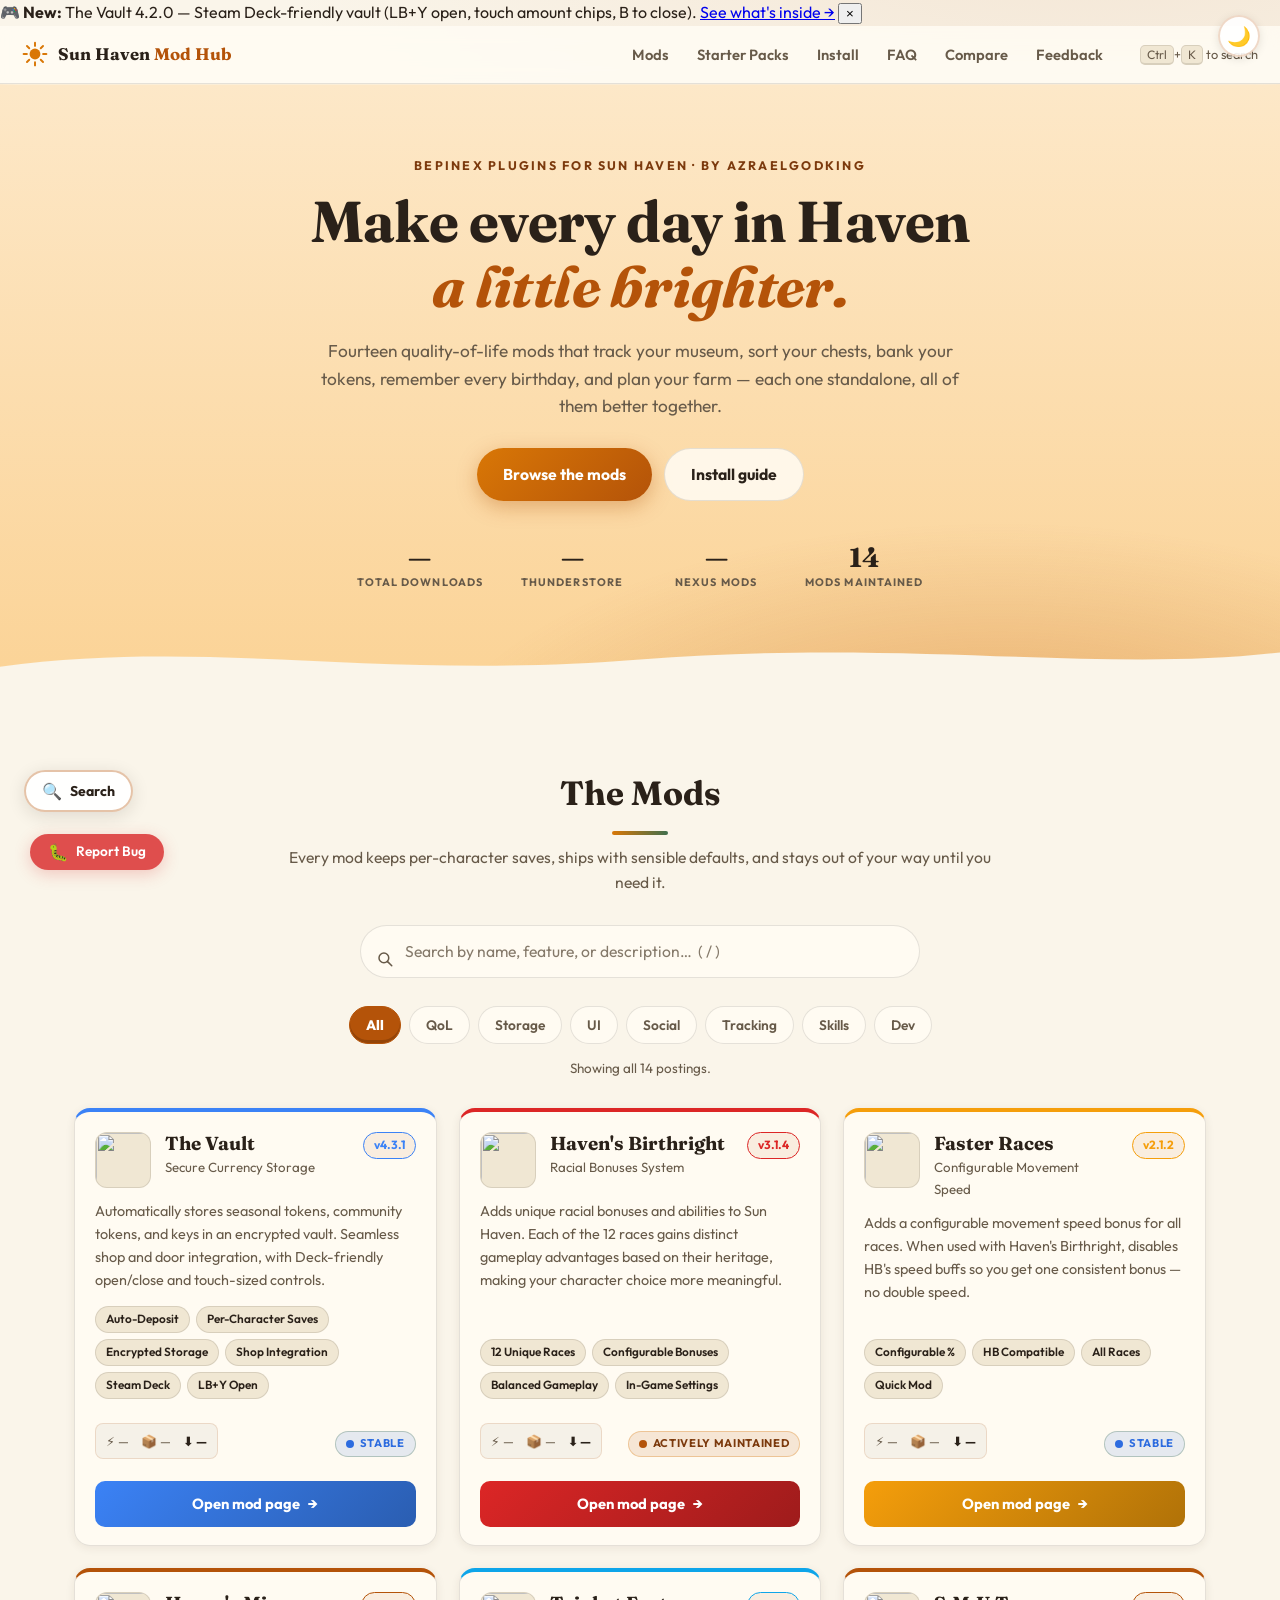
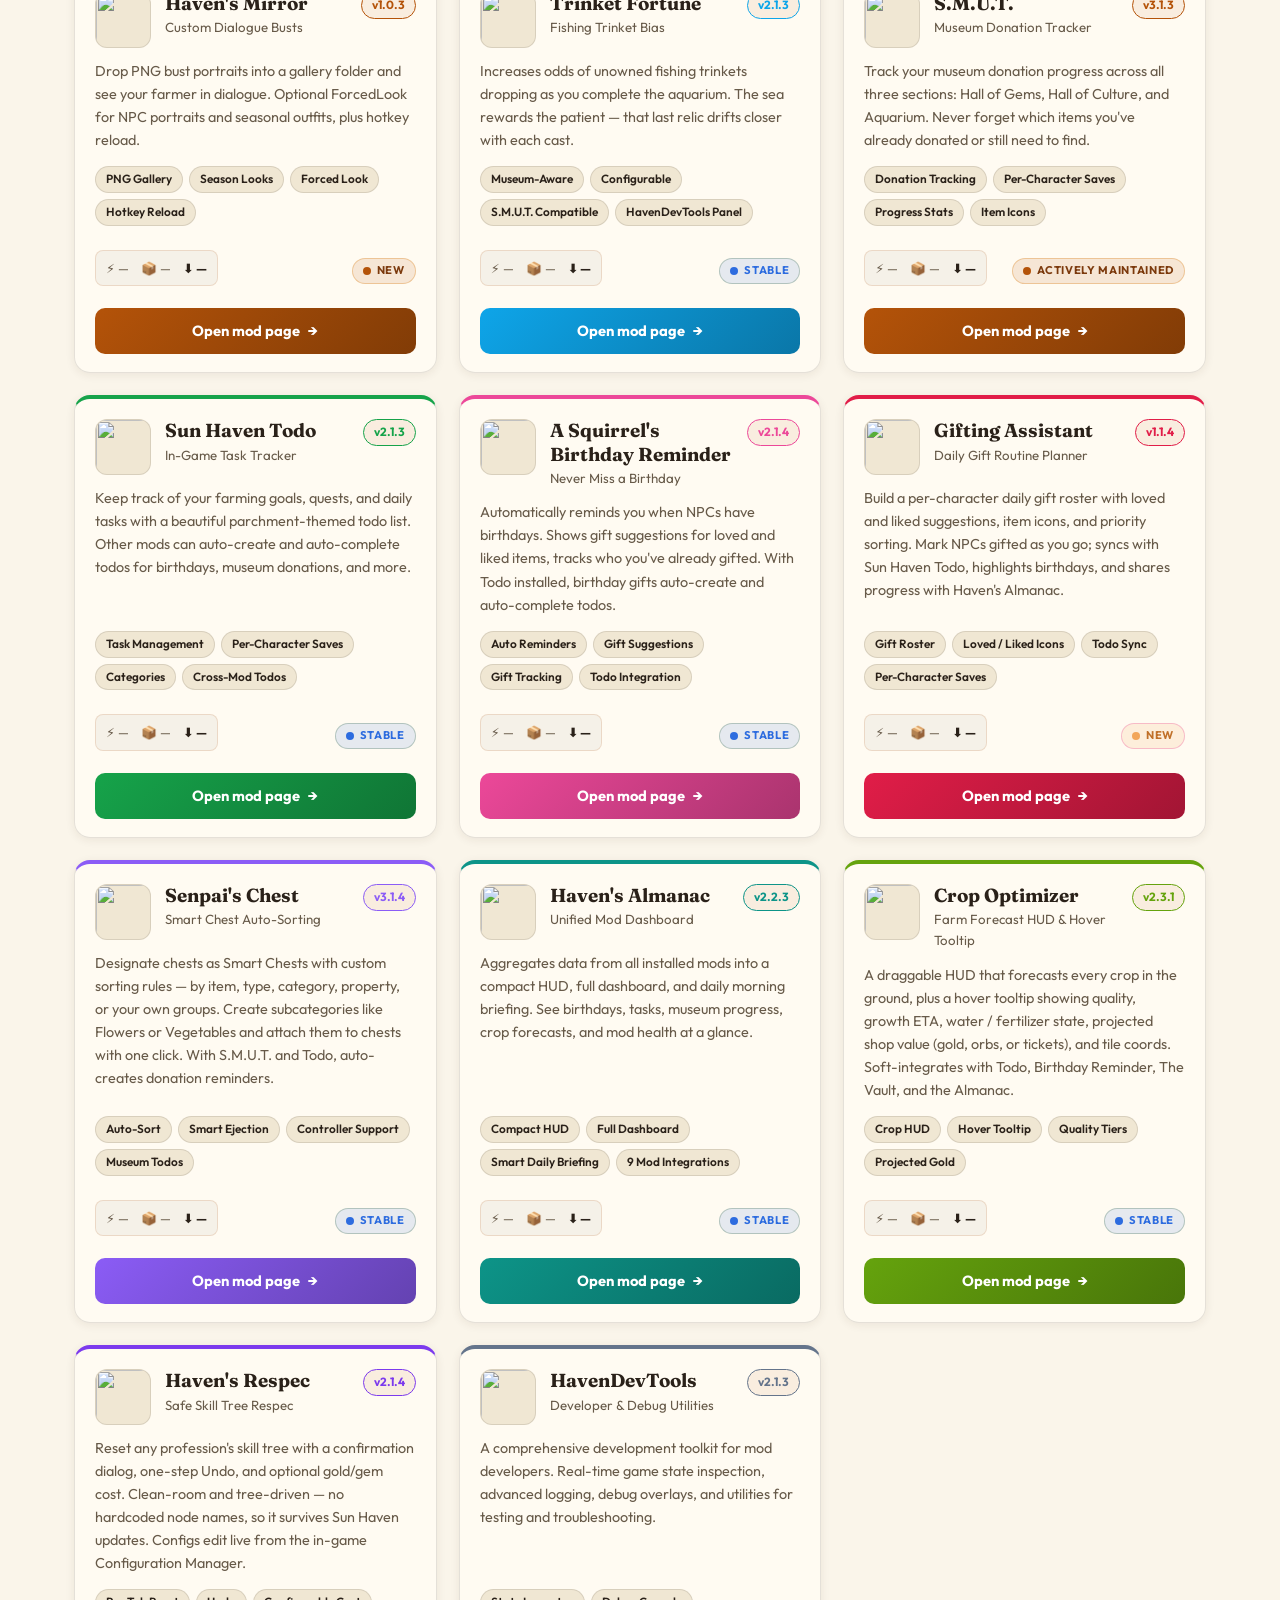
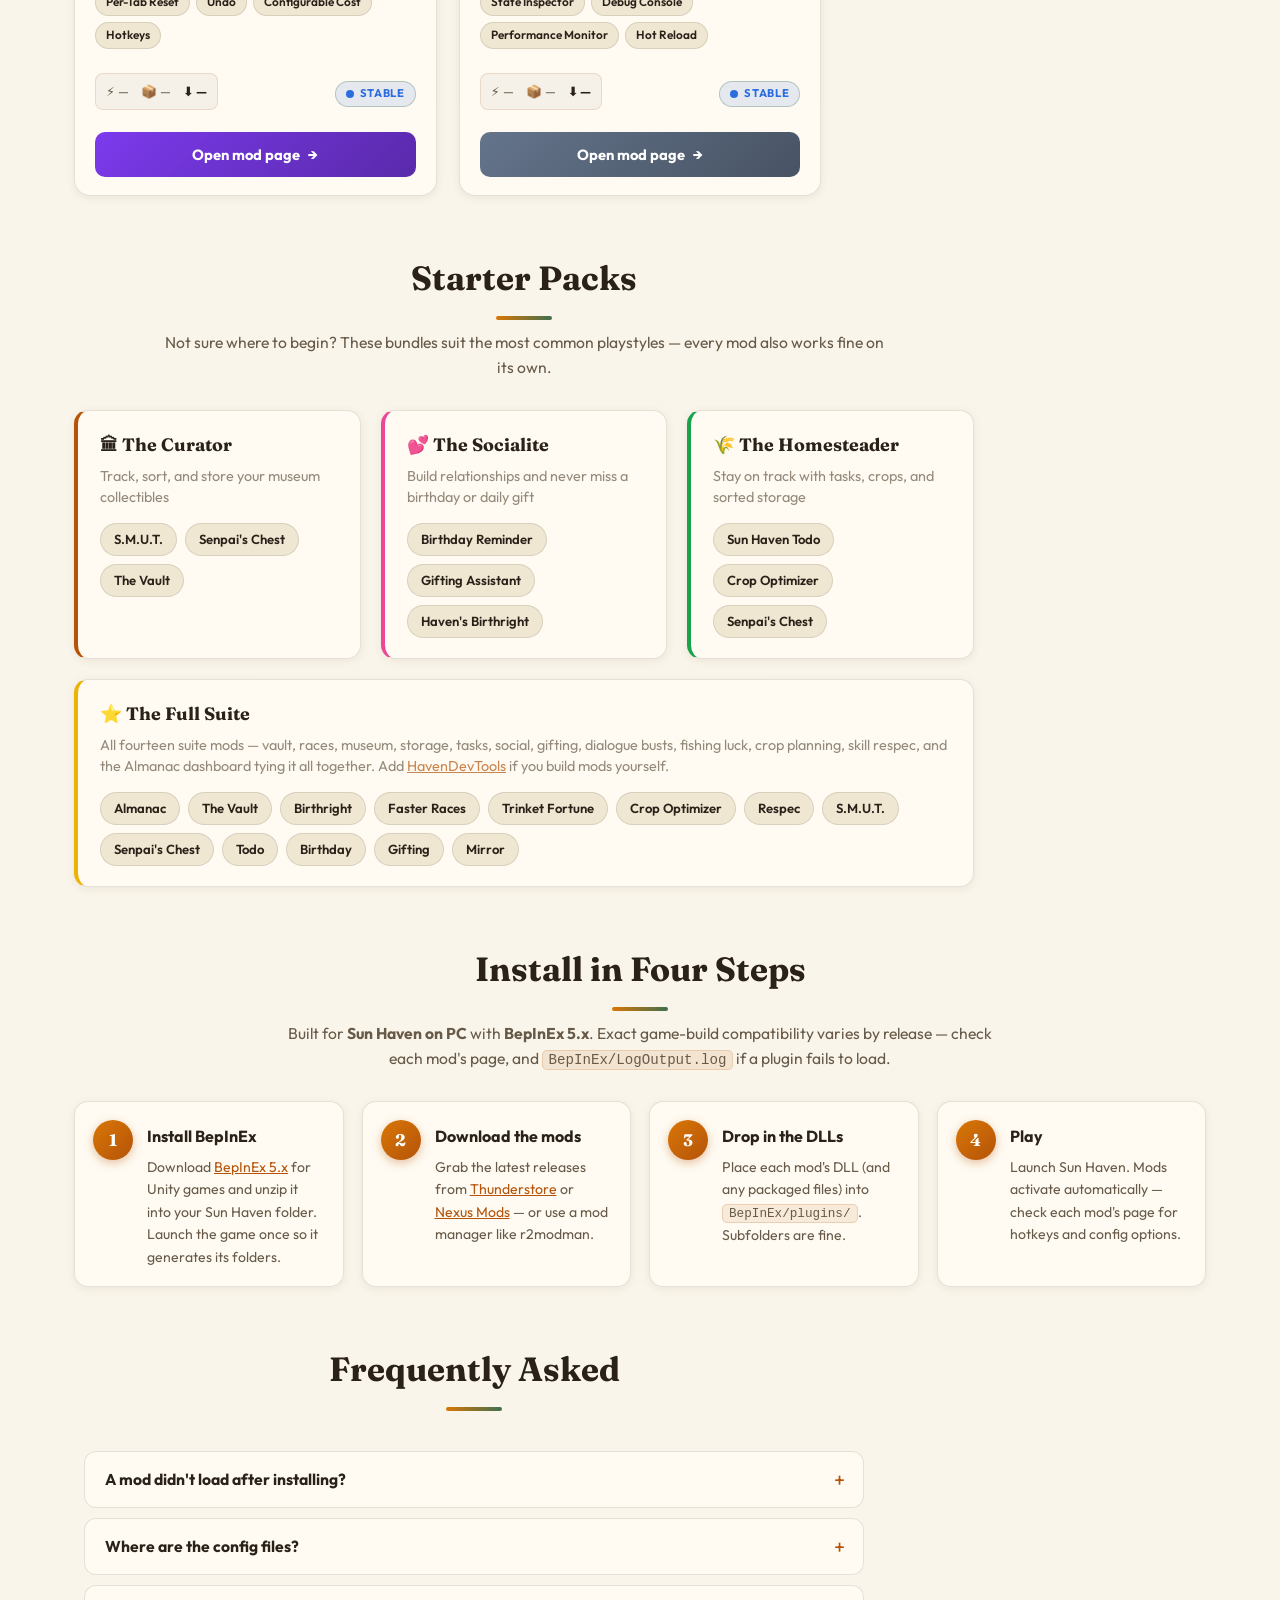
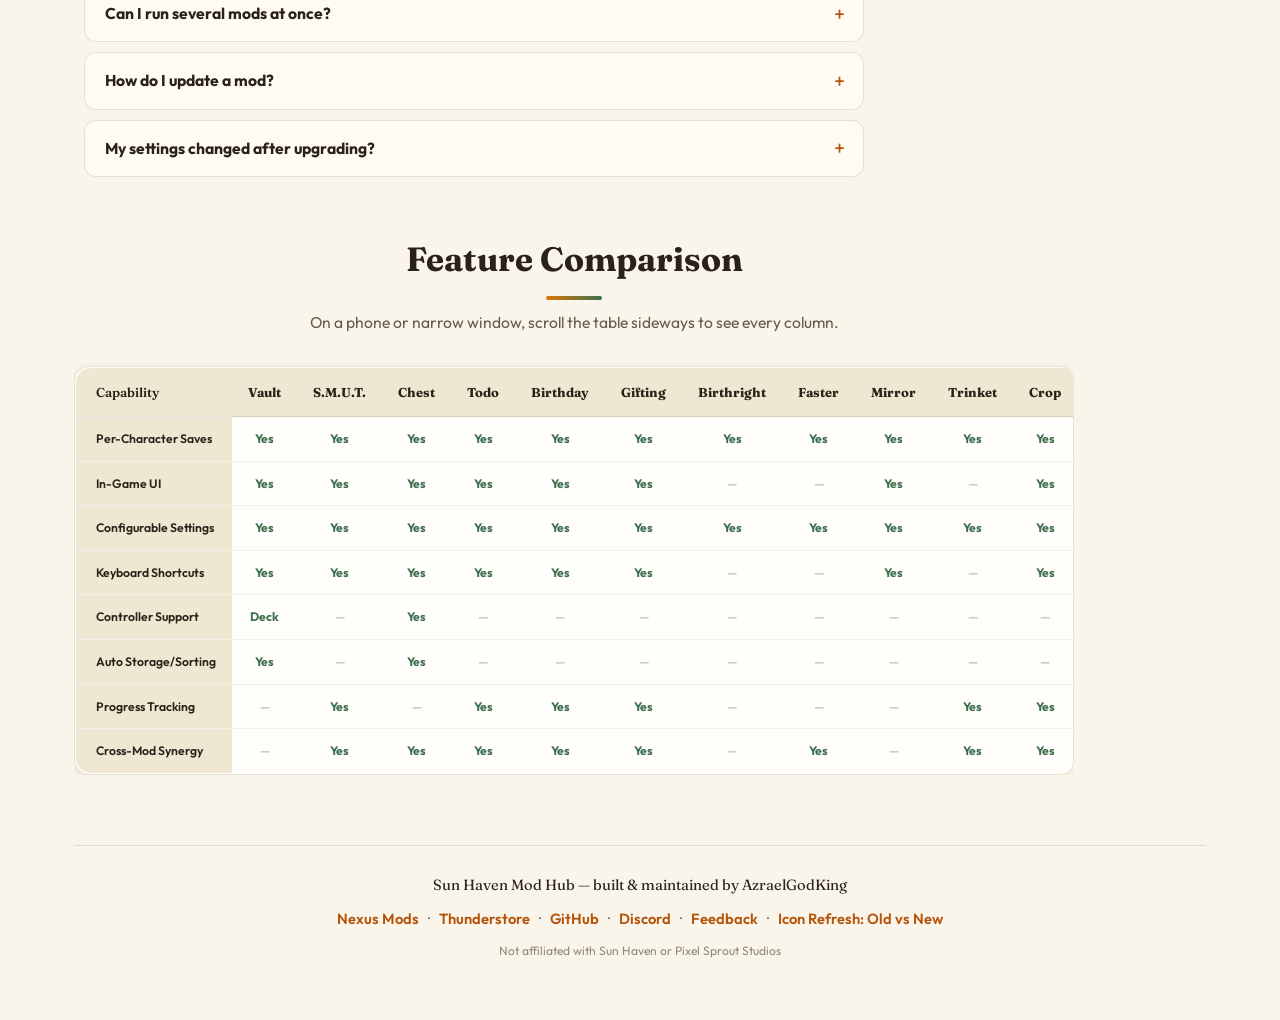
==== commit 8d2ef0e2: "chore: sync mod versions from versions.json [skip ci]" ====
--- a/docs/index.html
+++ b/docs/index.html
@@ -16,6 +16,8 @@
     <link rel="preconnect" href="https://fonts.gstatic.com" crossorigin>
     <link rel="canonical" href="https://www.azraelsmods.com/sun-haven/">
     <meta property="og:url" content="https://www.azraelsmods.com/sun-haven/">
+    <meta property="og:image:width" content="1200">
+    <meta property="og:image:height" content="630">
     <link rel="preload" href="search-index.json" as="fetch">
     <link rel="icon" type="image/svg+xml" href="favicon.svg">
     <link rel="stylesheet" href="shared-styles.css">
@@ -217,7 +219,7 @@
                             <h3>Haven's Mirror</h3>
                             <p class="mod-tagline">Custom Dialogue Busts</p>
                         </div>
-                        <span class="mod-version">v1.0.2</span>
+                        <span class="mod-version">v1.0.3</span>
                     </div>
                     <p class="mod-description">Drop PNG bust portraits into a gallery folder and see your farmer in dialogue. Optional ForcedLook for NPC portraits and seasonal outfits, plus hotkey reload.</p>
                     <div class="mod-features-list">
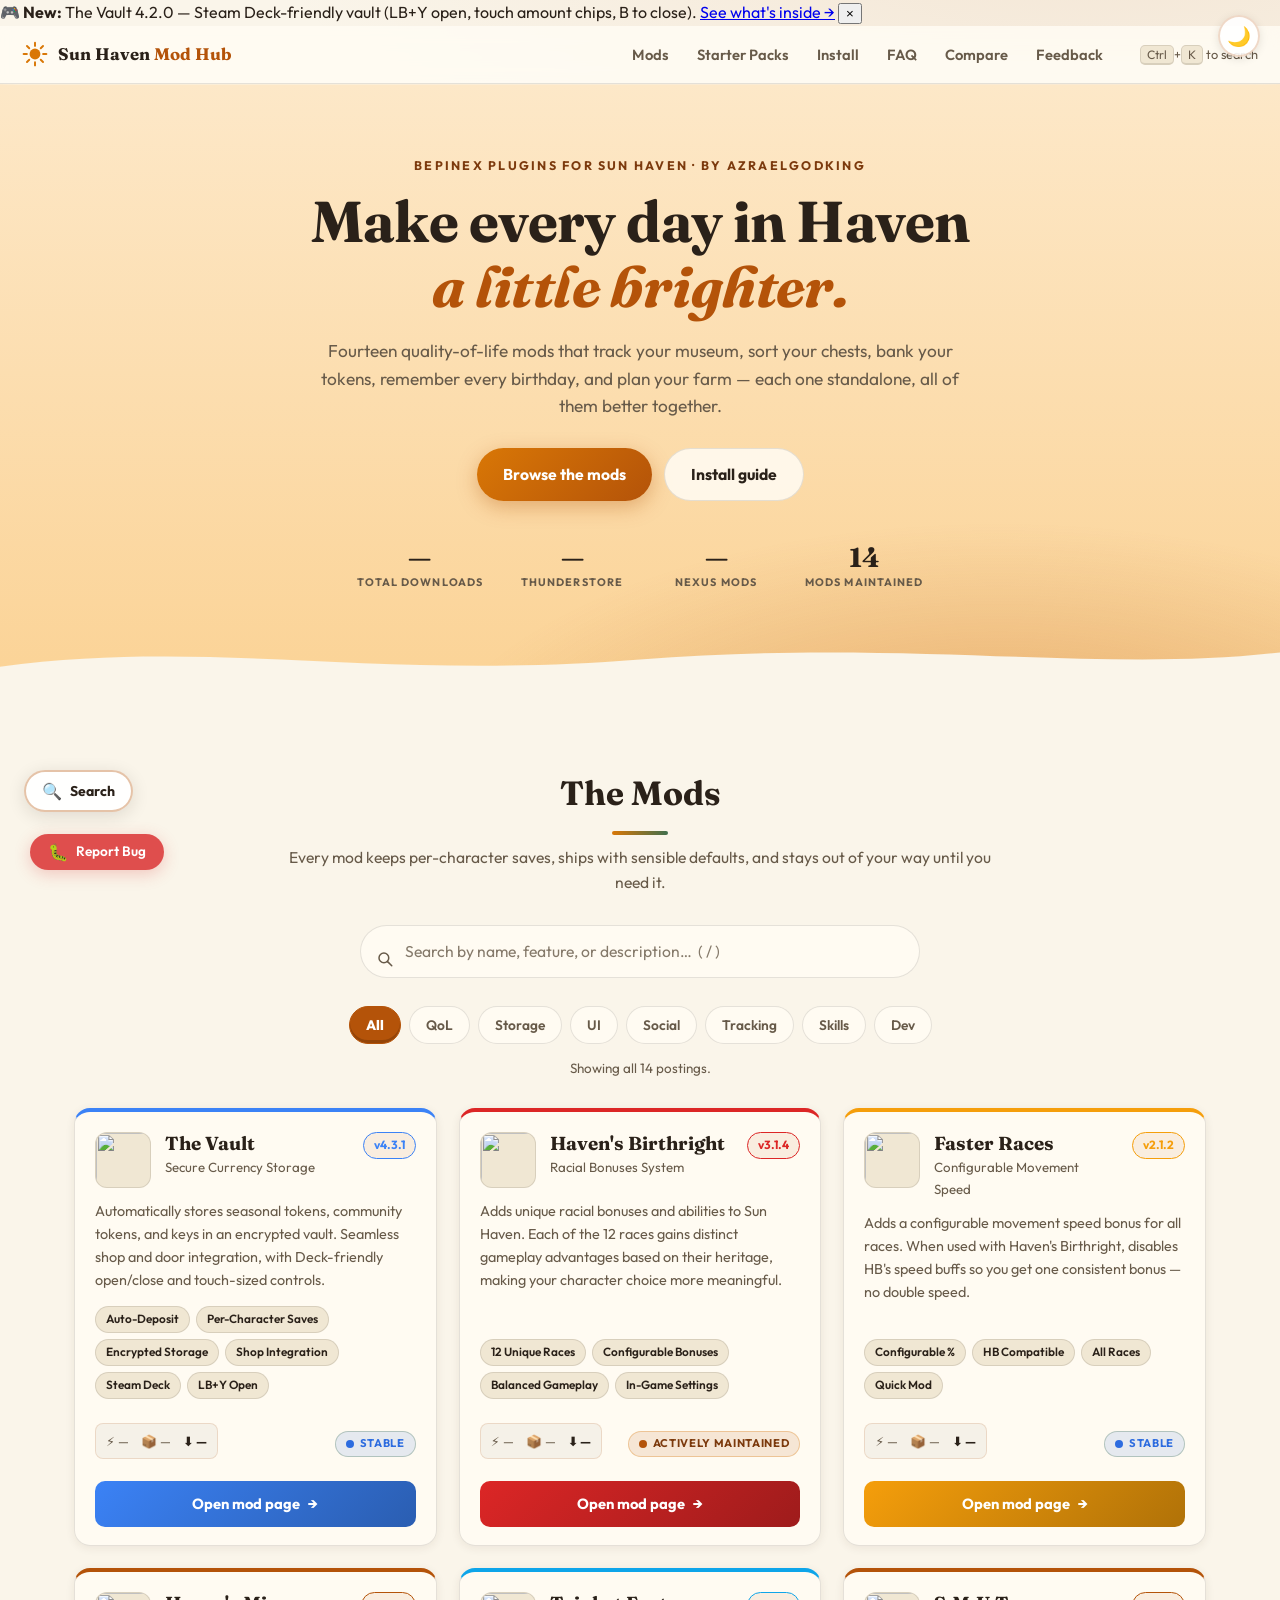
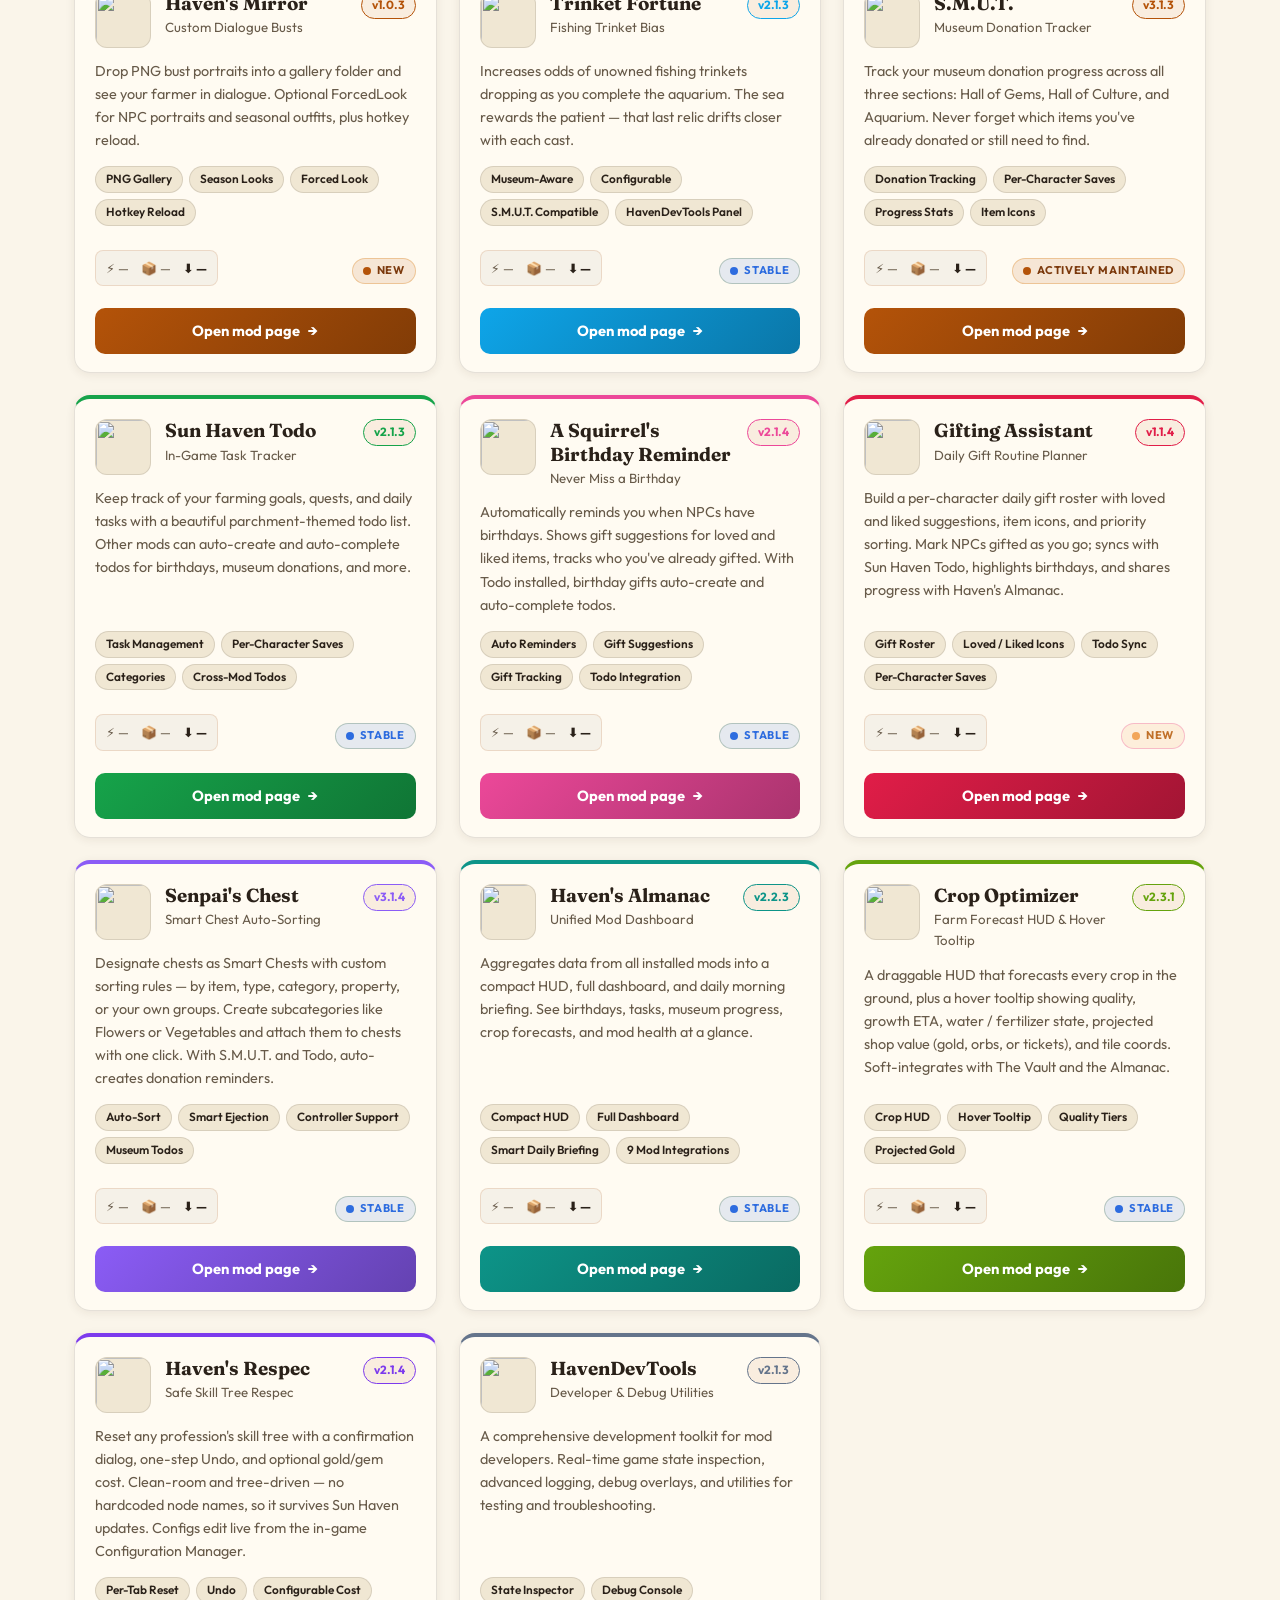
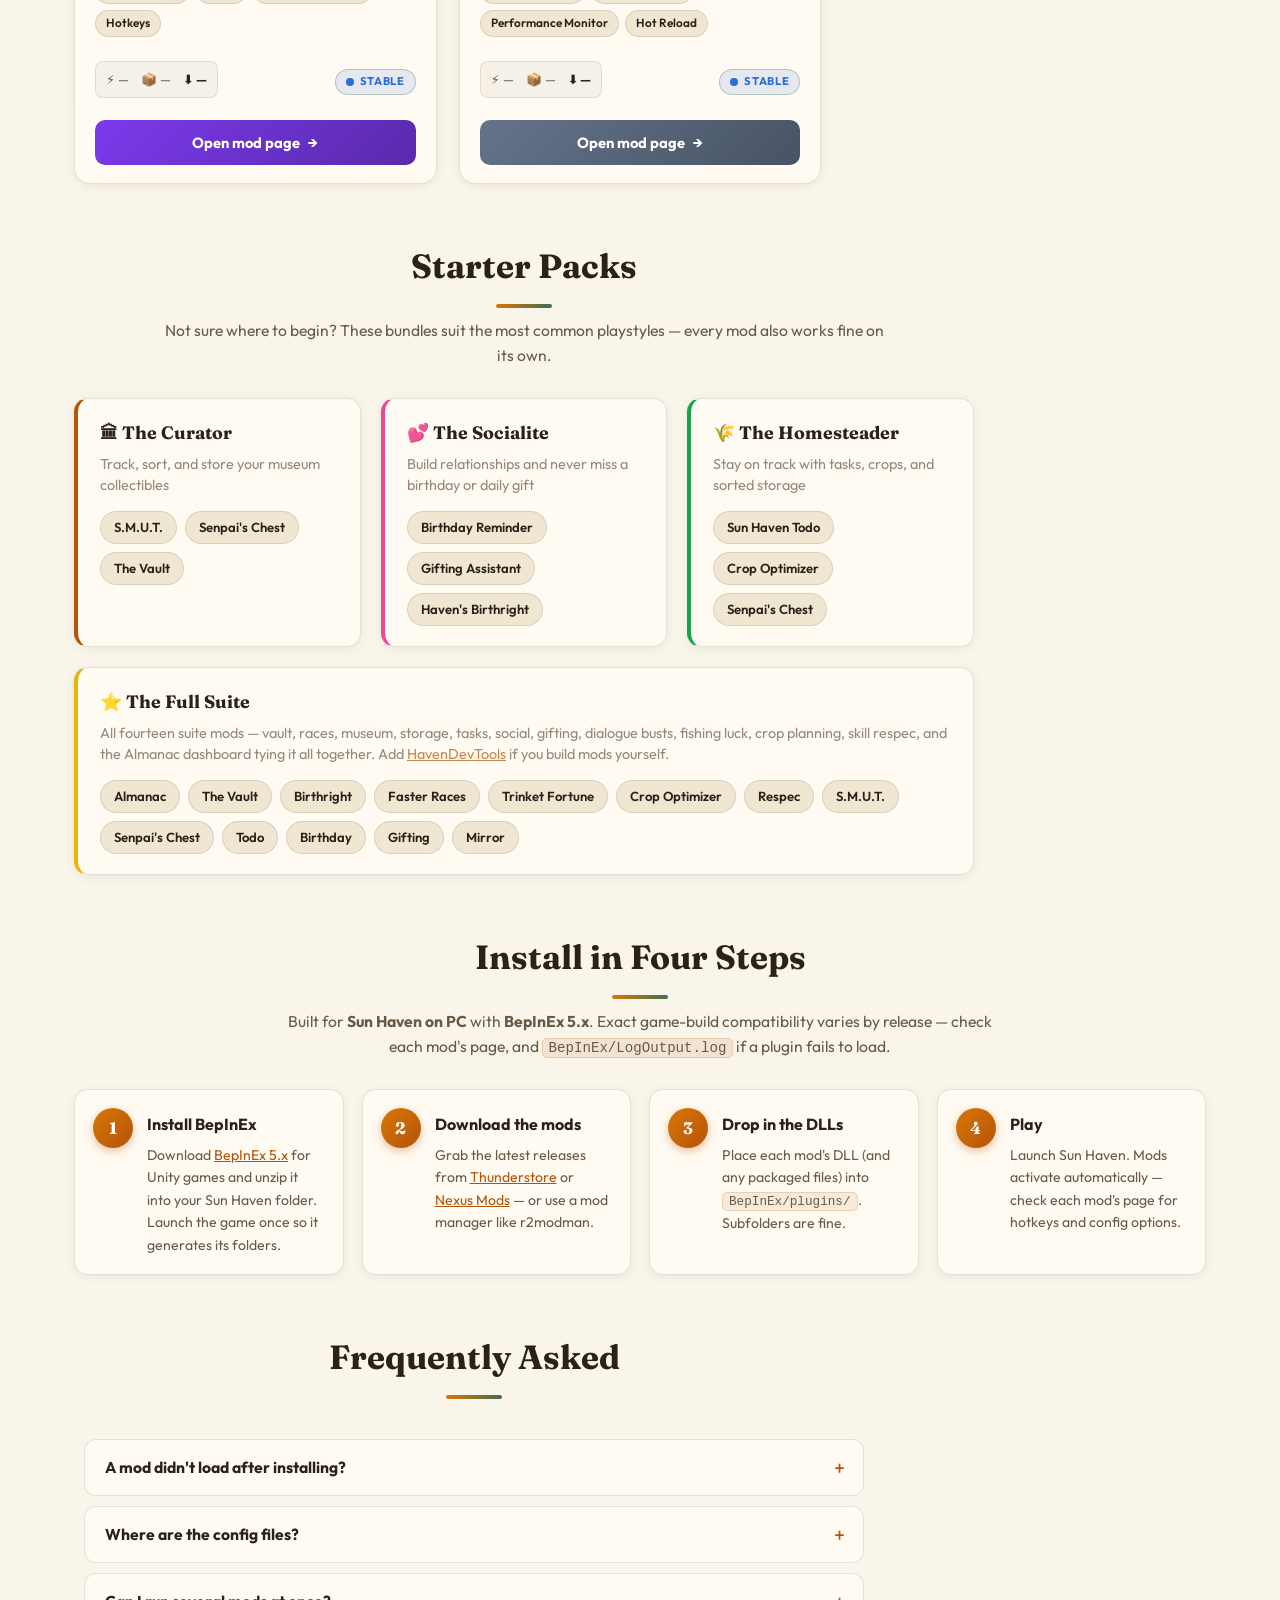
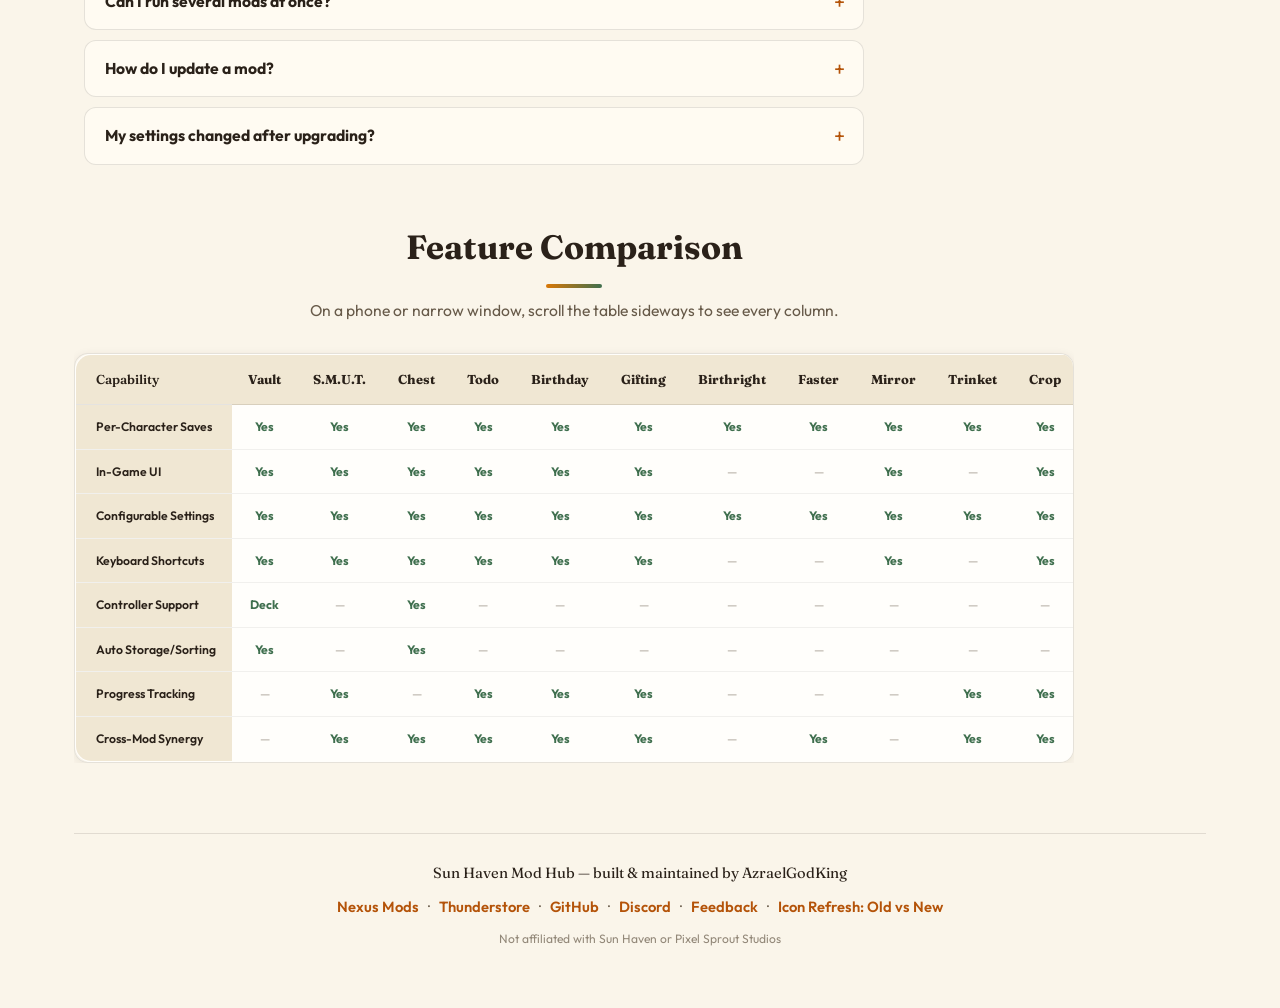
==== commit 797c1fa5: "Merge main into cursor/docs-site-cleanup-176e (resolve conflicts)" ====
--- a/docs/index.html
+++ b/docs/index.html
@@ -445,7 +445,7 @@
                         </div>
                         <span class="mod-version">v2.3.1</span>
                     </div>
-                    <p class="mod-description">A draggable HUD that forecasts every crop in the ground, plus a hover tooltip showing quality, growth ETA, water / fertilizer state, projected shop value (gold, orbs, or tickets), and tile coords. Soft-integrates with Todo, Birthday Reminder, The Vault, and the Almanac.</p>
+                    <p class="mod-description">A draggable HUD that forecasts every crop in the ground, plus a hover tooltip showing quality, growth ETA, water / fertilizer state, projected shop value (gold, orbs, or tickets), and tile coords. Soft-integrates with The Vault and the Almanac.</p>
                     <div class="mod-features-list">
                         <span class="mod-feature">Crop HUD</span>
                         <span class="mod-feature">Hover Tooltip</span>
@@ -736,7 +736,7 @@
                 <span aria-hidden="true">&middot;</span>
                 <a href="https://thunderstore.io/c/sun-haven/p/AzraelGodKing/" target="_blank" rel="noopener noreferrer">Thunderstore</a>
                 <span aria-hidden="true">&middot;</span>
-                <a href="https://github.com/AzraelGodKing/SunhavenMod" target="_blank" rel="noopener noreferrer">GitHub</a>
+                <a href="https://github.com/AzraelGodKing/SunhavenMods" target="_blank" rel="noopener noreferrer">GitHub</a>
                 <span aria-hidden="true">&middot;</span>
                 <a href="https://discord.gg/Vwh2y7qMXv" target="_blank" rel="noopener noreferrer">Discord</a>
                 <span aria-hidden="true">&middot;</span>
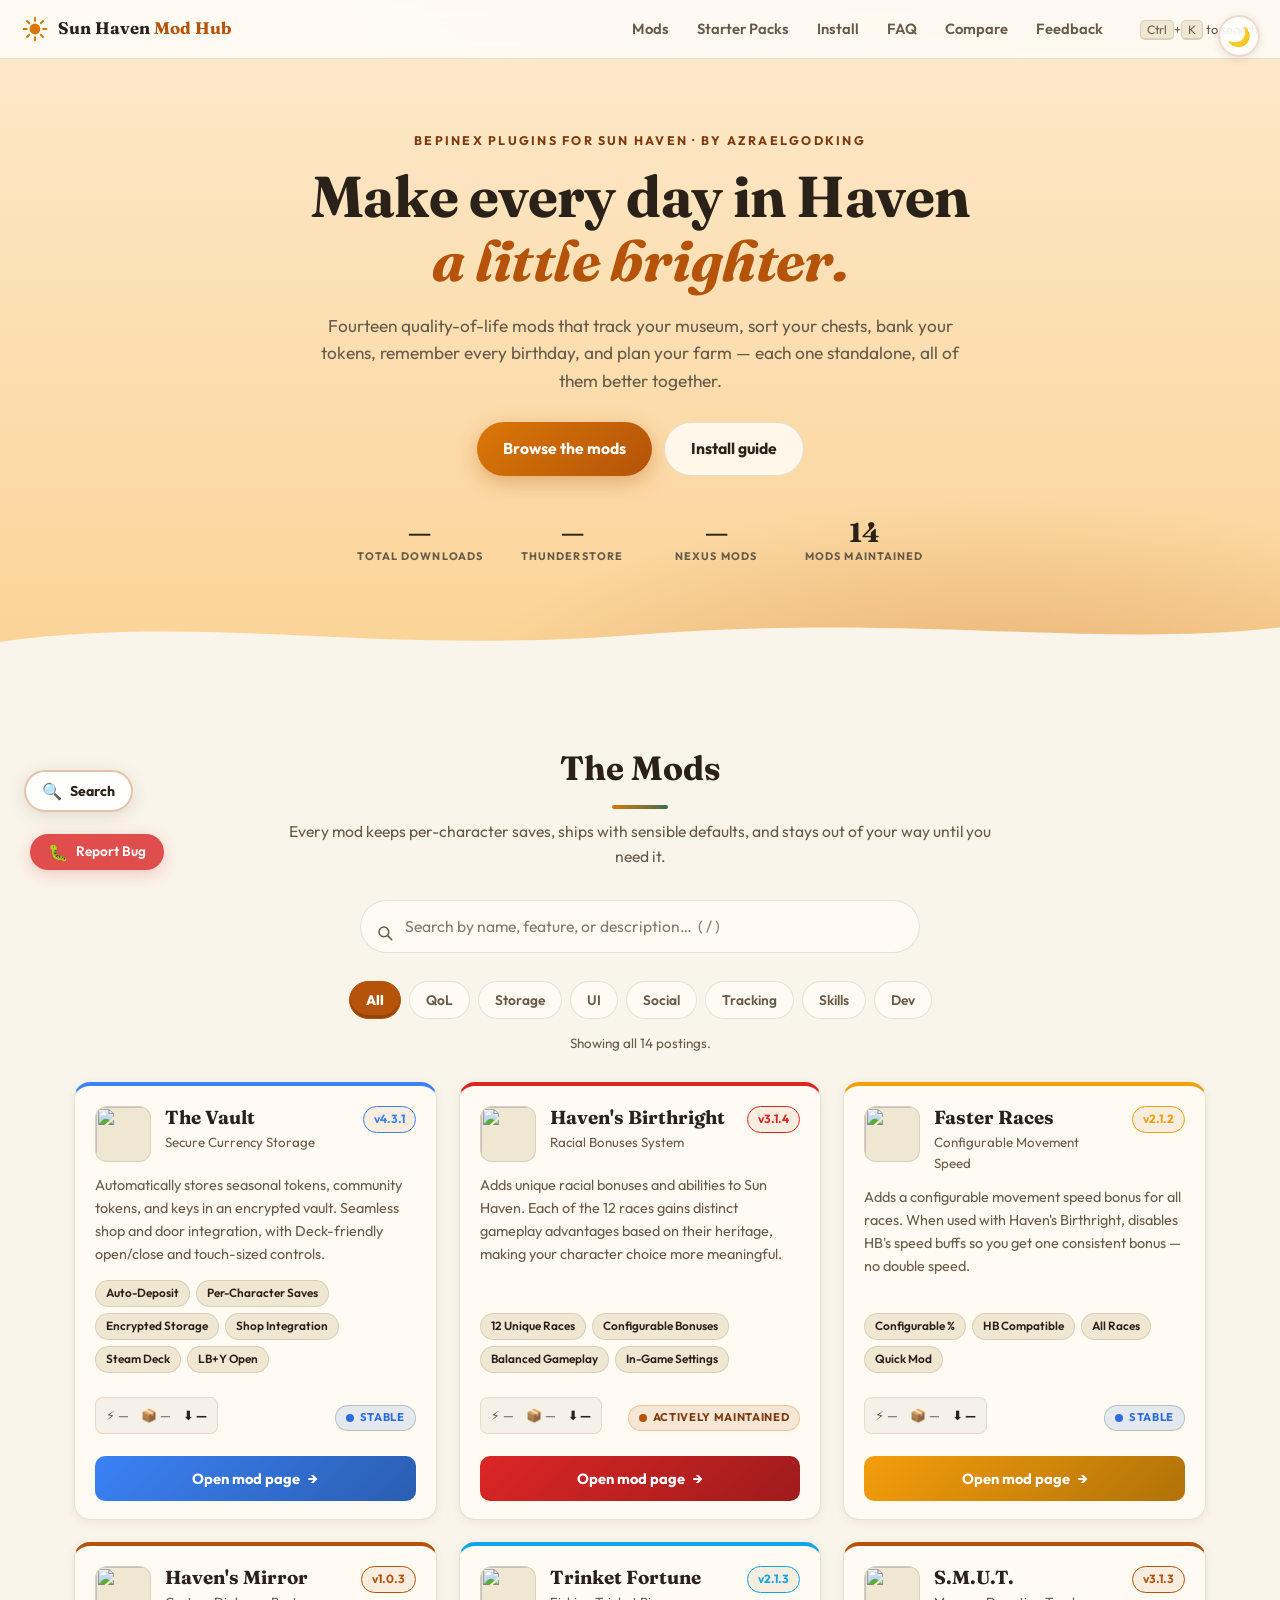
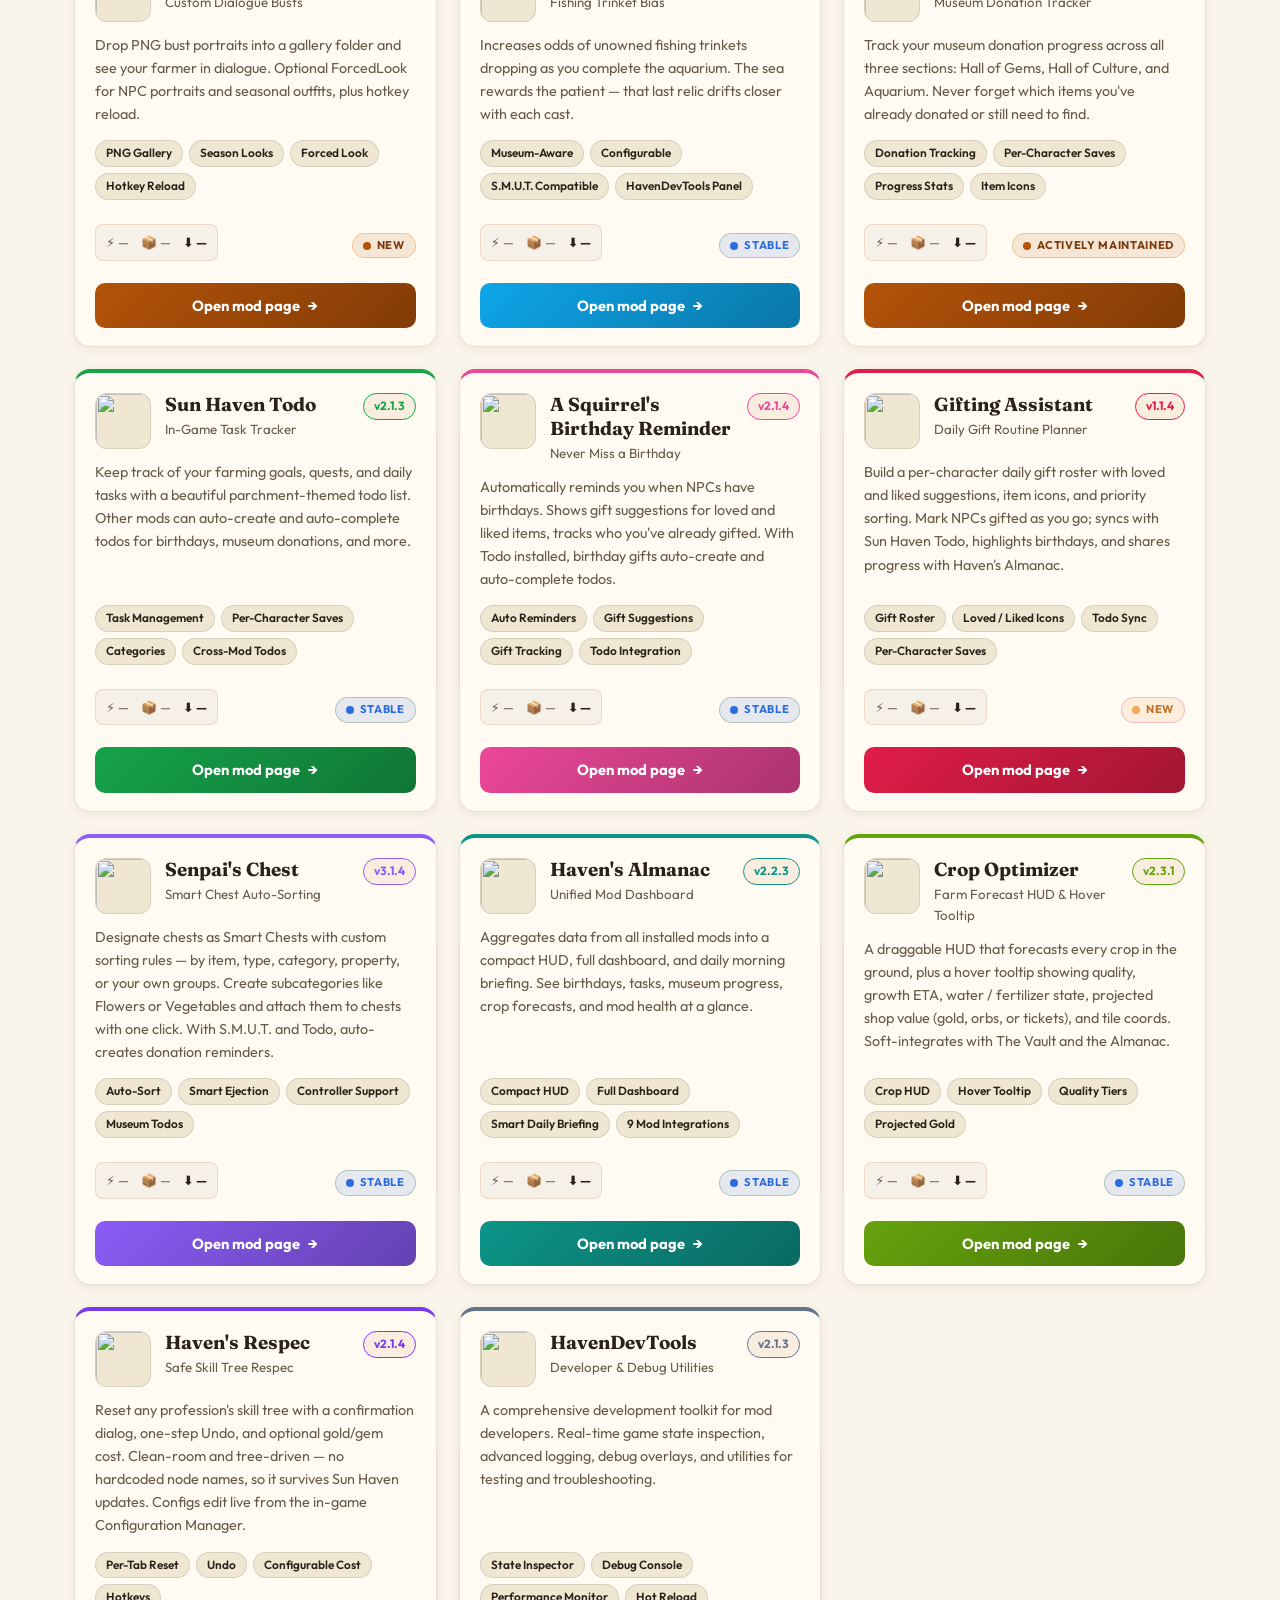
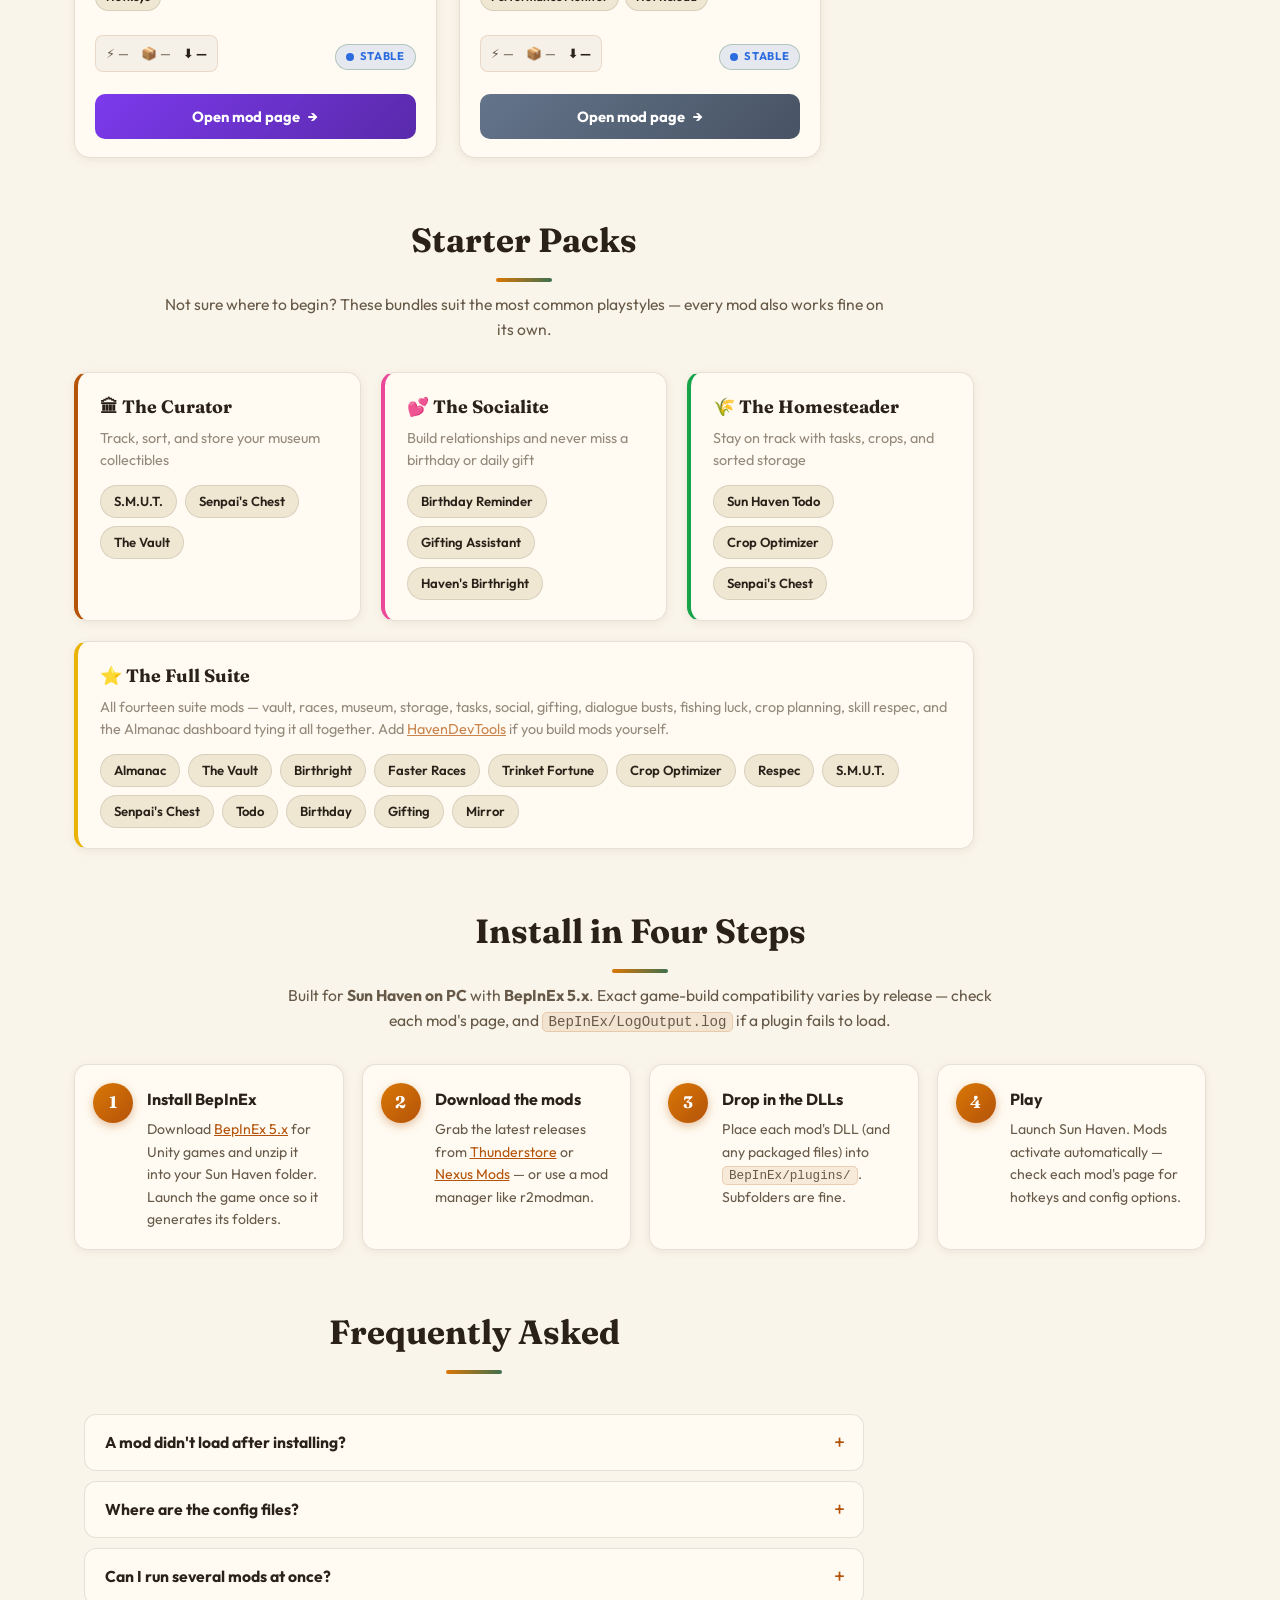
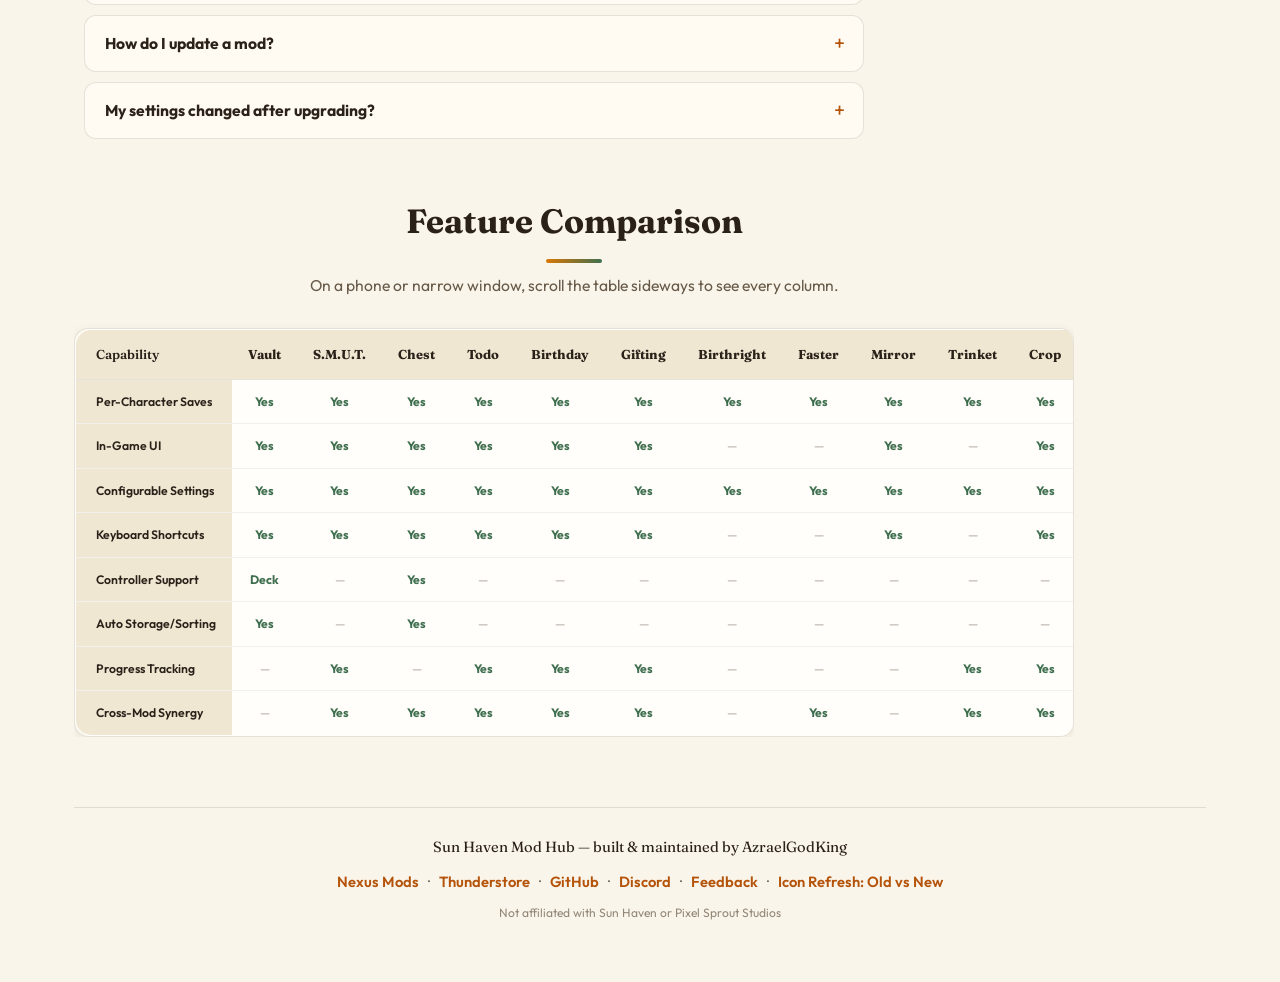
==== commit e0ca973e: "Merge remote-tracking branch 'origin/main' into prep # Conflicts: #	CHANGELOG.md #	HavensAlmanac/Loc" ====
--- a/docs/index.html
+++ b/docs/index.html
@@ -16,8 +16,6 @@
     <link rel="preconnect" href="https://fonts.gstatic.com" crossorigin>
     <link rel="canonical" href="https://www.azraelsmods.com/sun-haven/">
     <meta property="og:url" content="https://www.azraelsmods.com/sun-haven/">
-    <meta property="og:image:width" content="1200">
-    <meta property="og:image:height" content="630">
     <link rel="preload" href="search-index.json" as="fetch">
     <link rel="icon" type="image/svg+xml" href="favicon.svg">
     <link rel="stylesheet" href="shared-styles.css">
@@ -27,14 +25,6 @@
 </head>
 <body class="hub-page">
     <a href="#main-content" class="skip-to-content">Skip to content</a>
-
-    <!-- Announcement ribbon -->
-    <div class="announcement-banner" id="announcementBanner" data-dismiss-key="announce-the-vault-v420">
-        <span class="announcement-icon" aria-hidden="true">&#x1F3AE;</span>
-        <span class="announcement-text"><strong>New:</strong> The Vault 4.2.0 &mdash; Steam Deck-friendly vault (LB+Y open, touch amount chips, B to close).</span>
-        <a href="TheVault/TheVault.html" class="announcement-link">See what's inside &rarr;</a>
-        <button class="announcement-dismiss" aria-label="Dismiss announcement">&times;</button>
-    </div>
 
     <!-- Sticky top bar -->
     <header class="topbar">
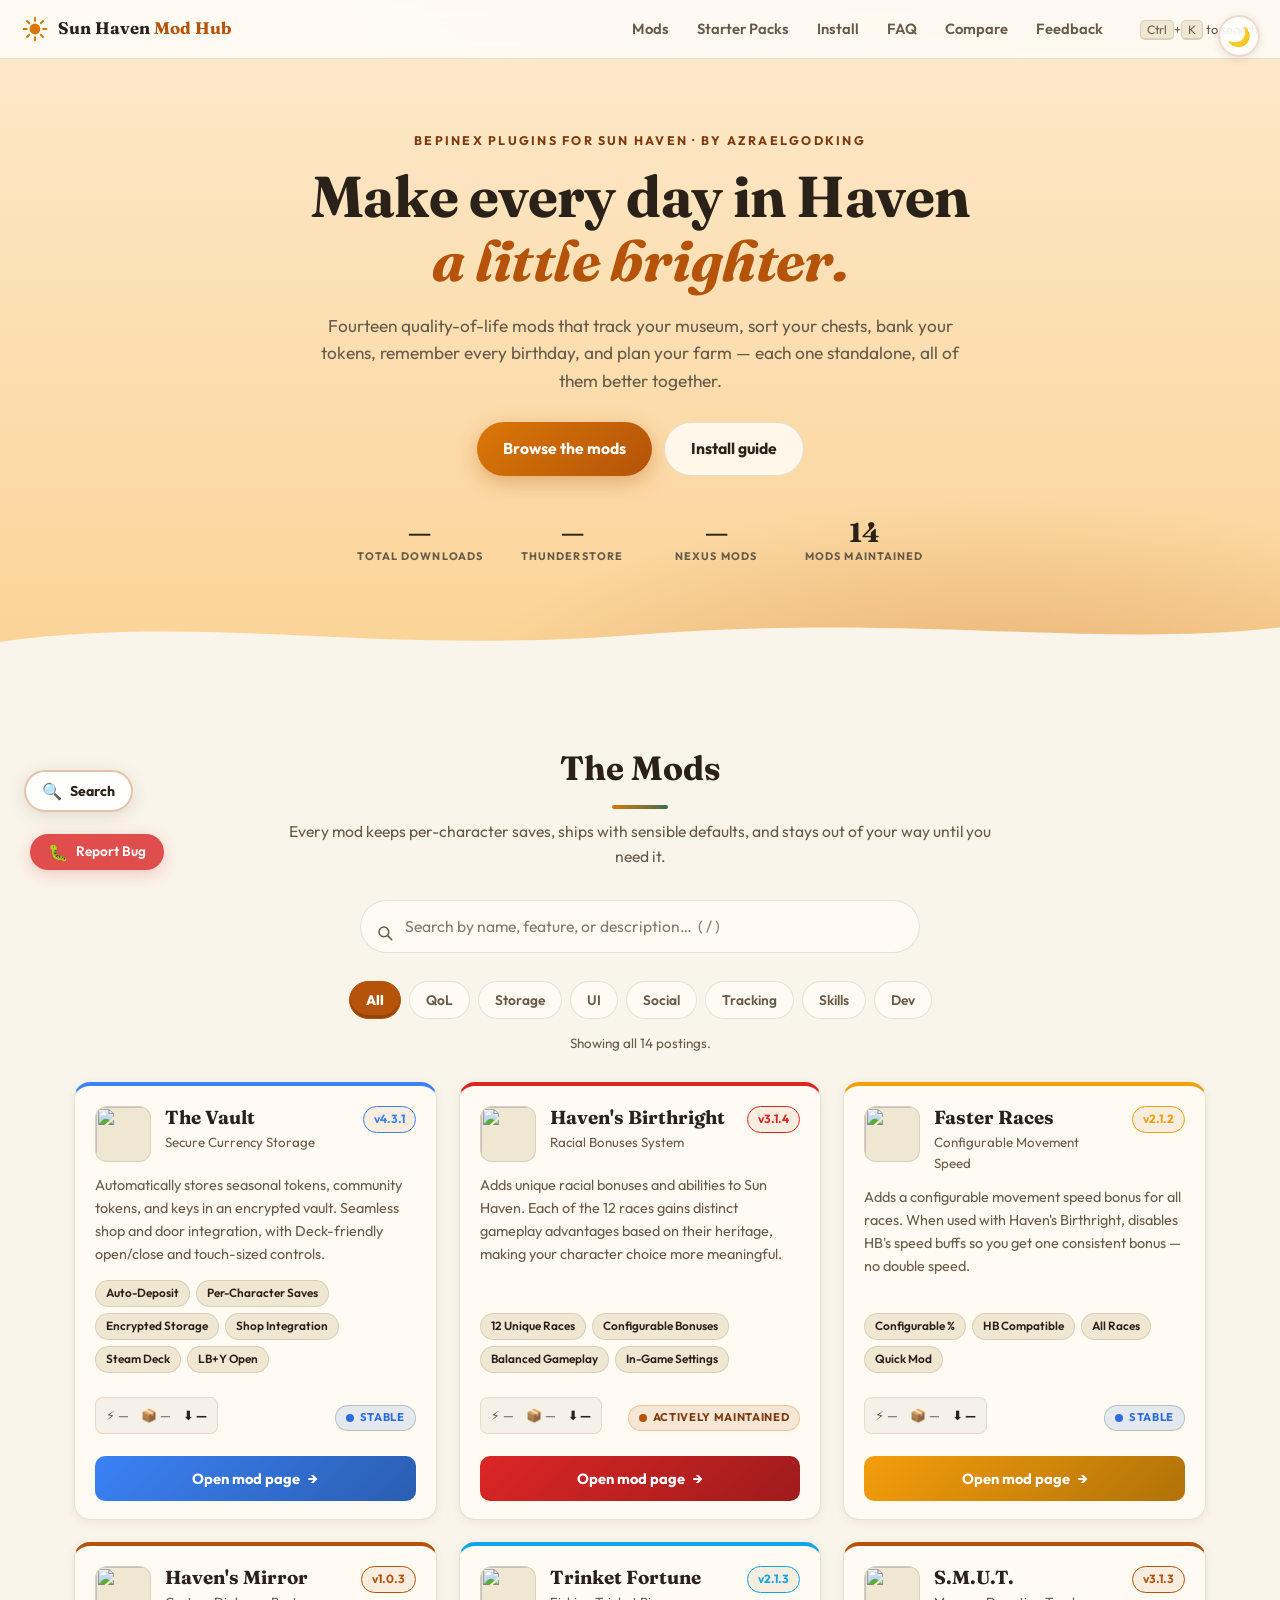
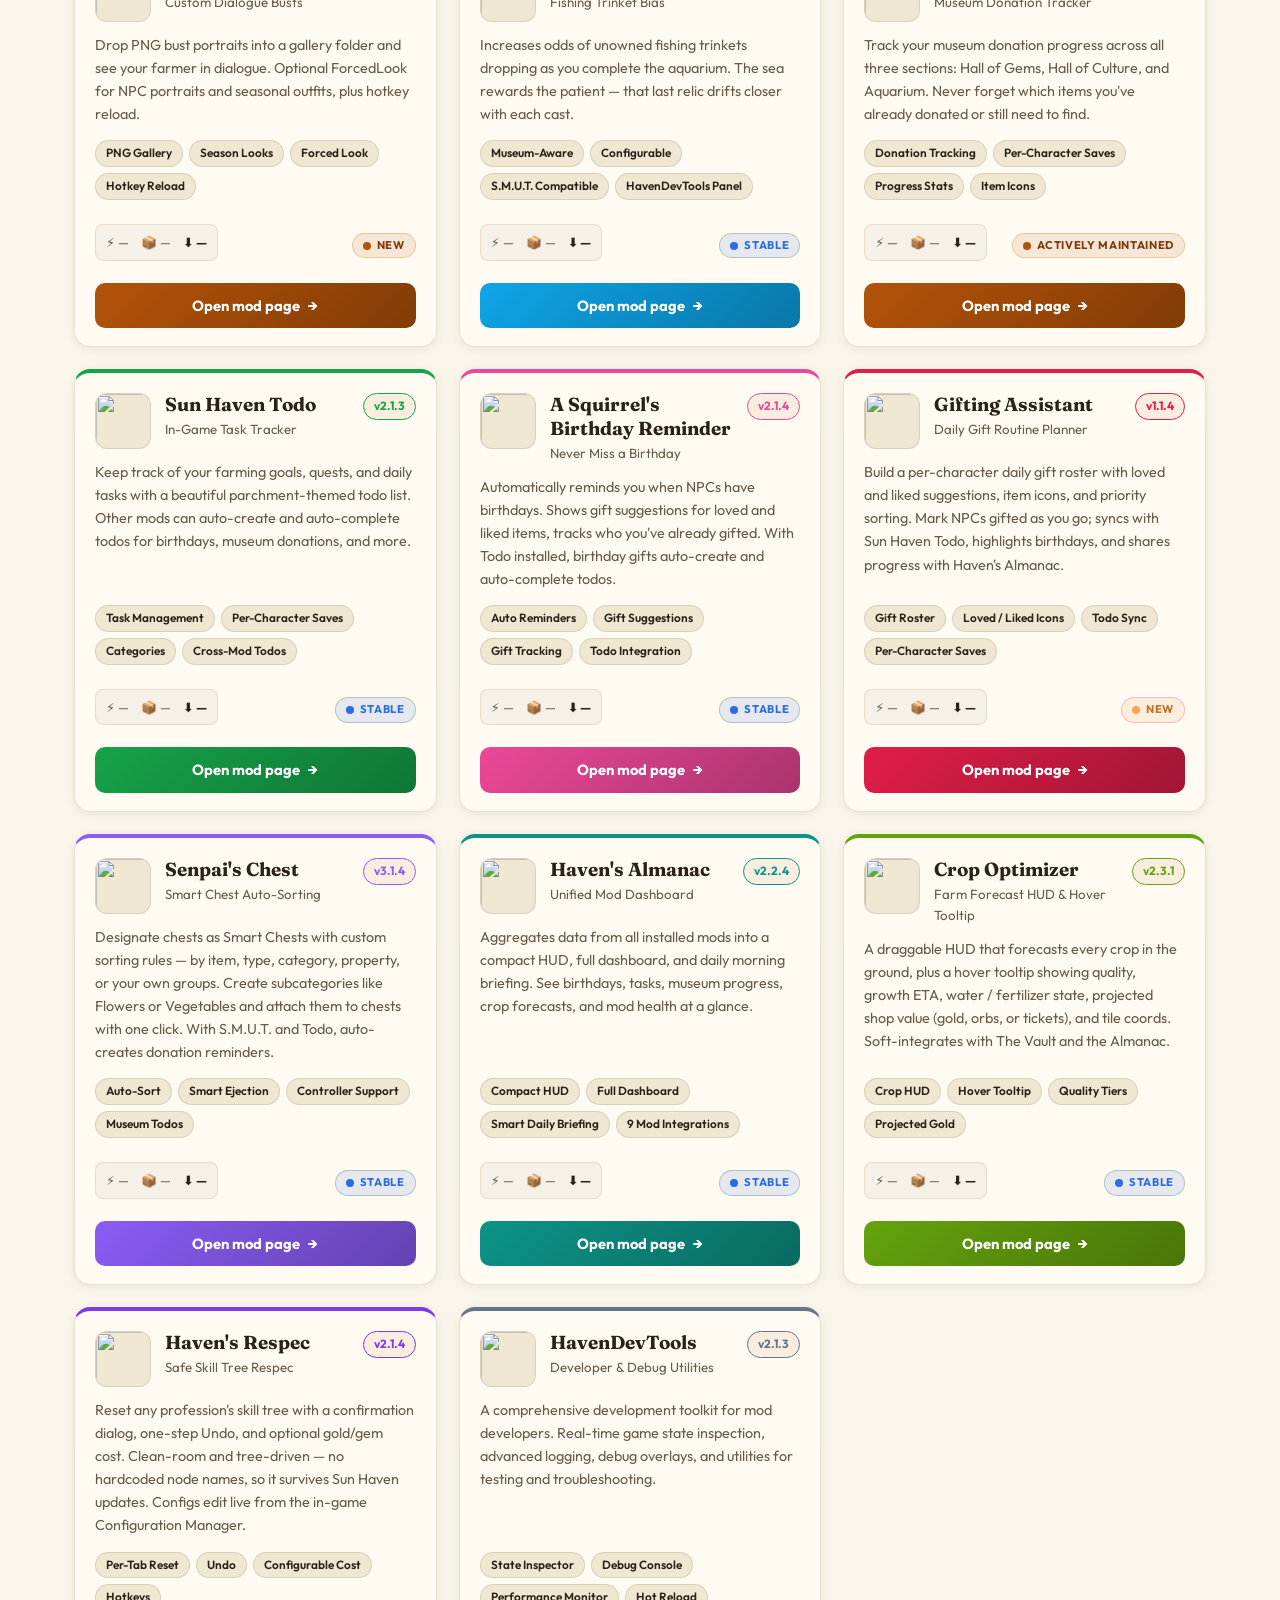
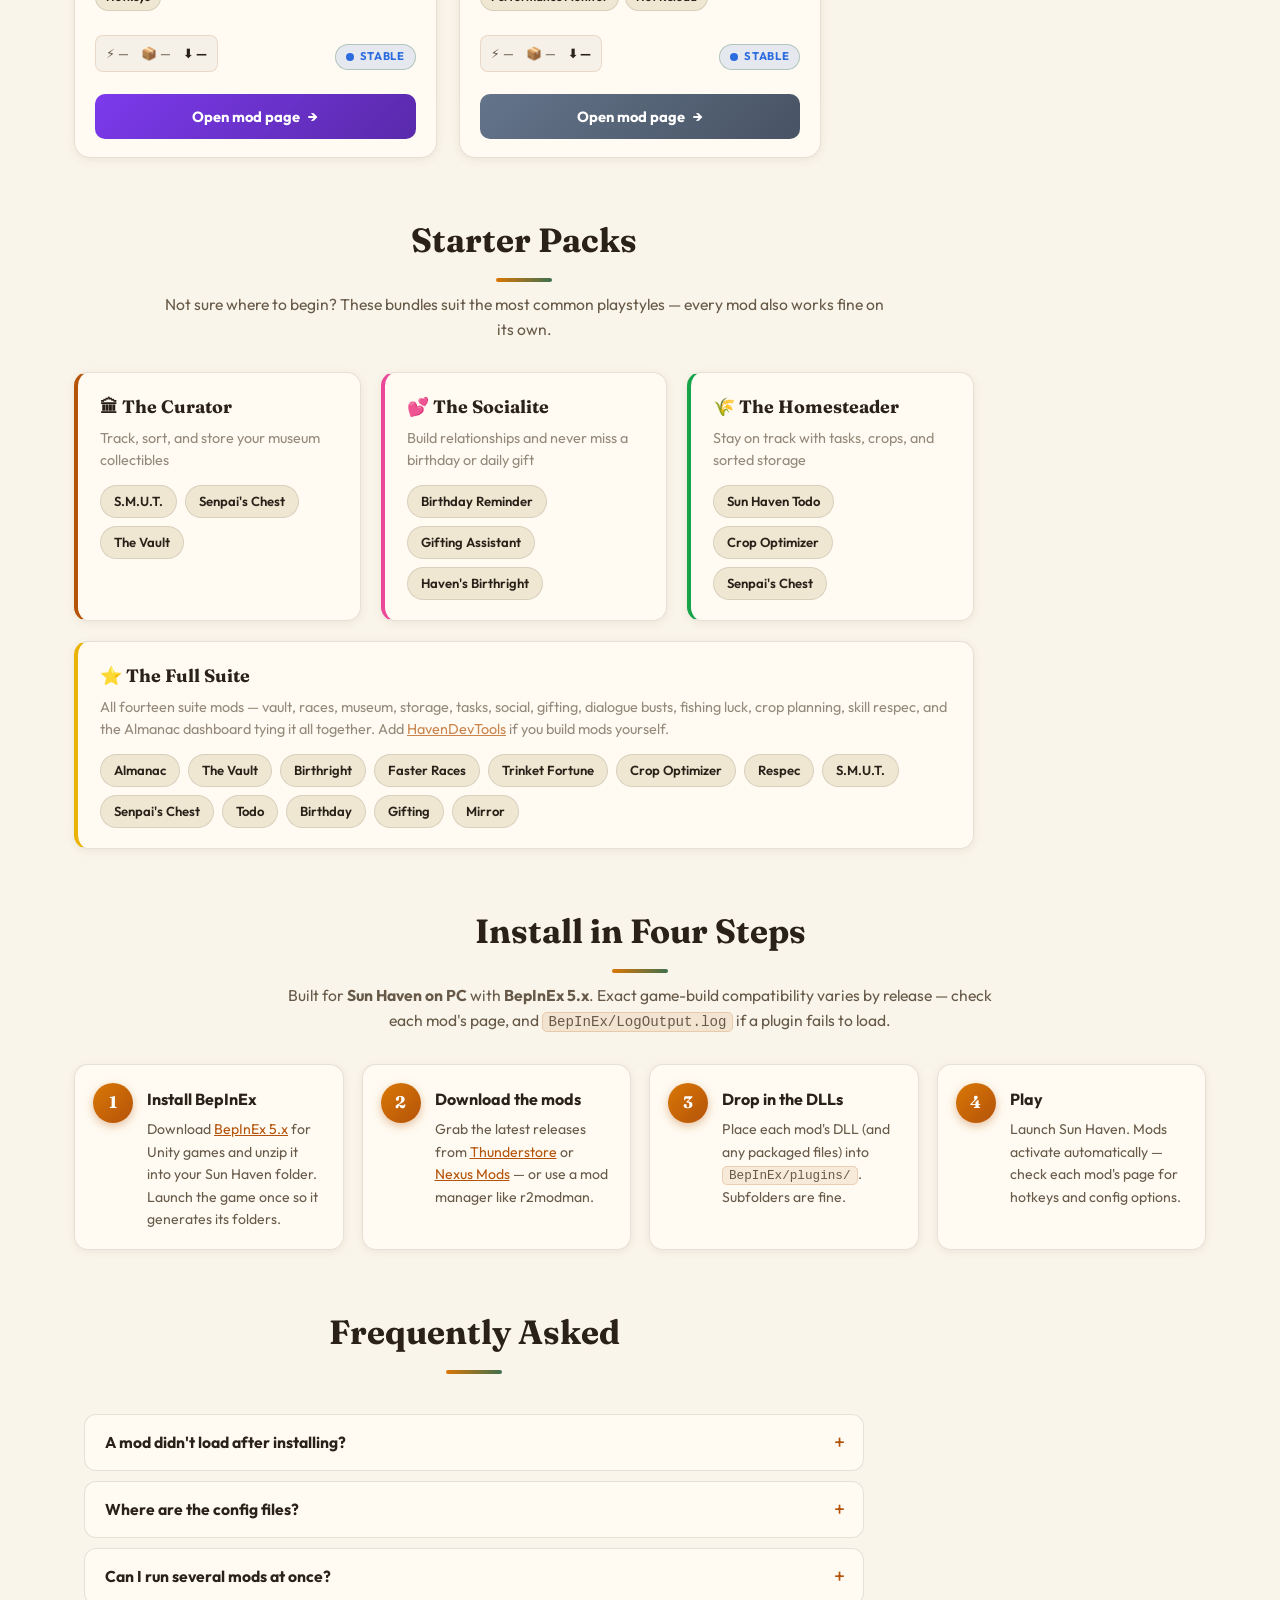
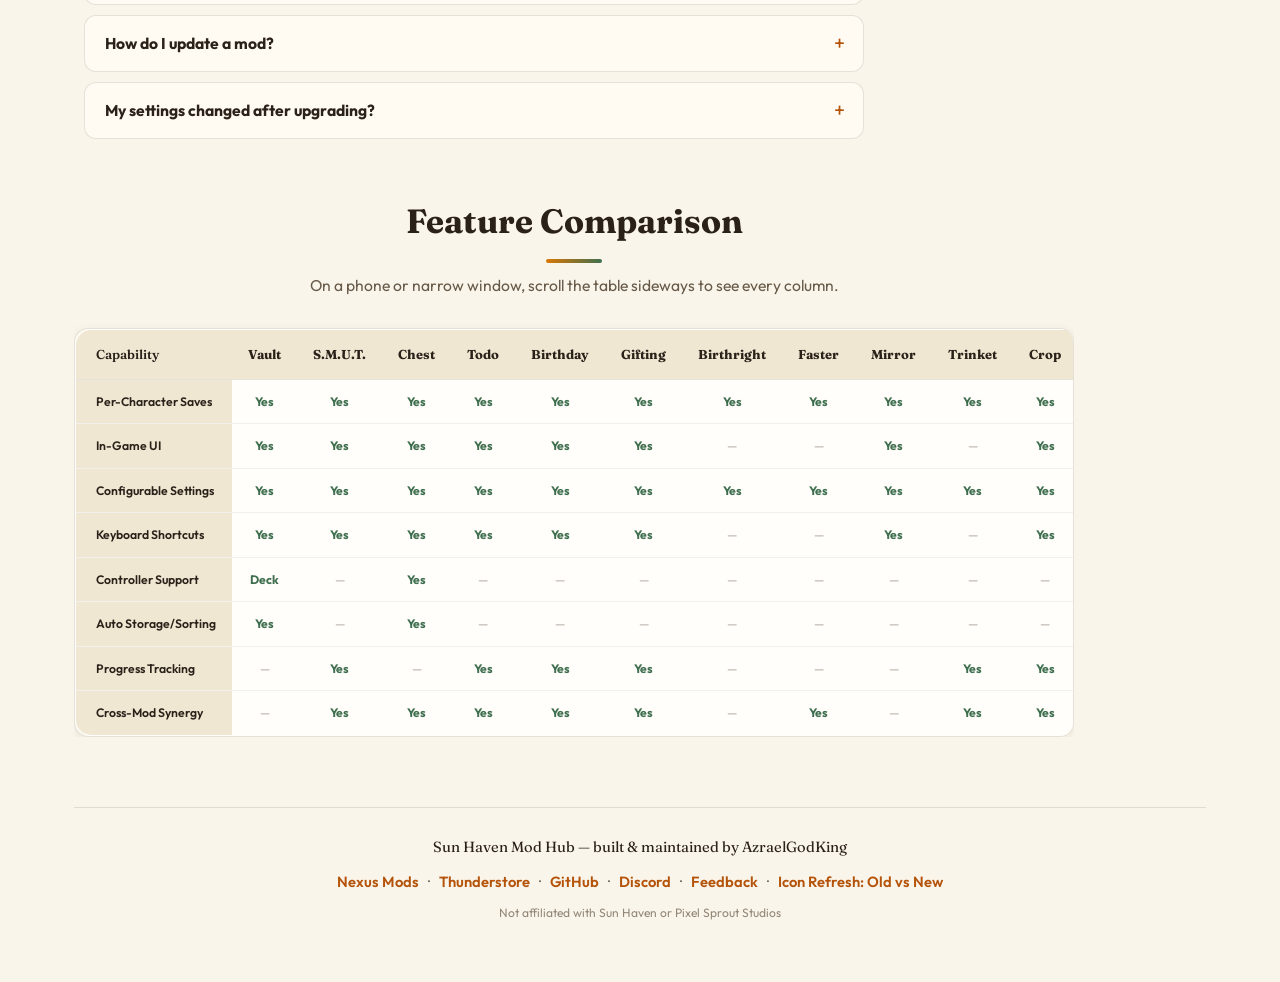
==== commit 599d1512: "chore(release): bump havensalmanac patch [skip ci]" ====
--- a/docs/index.html
+++ b/docs/index.html
@@ -405,7 +405,7 @@
                             <h3>Haven's Almanac</h3>
                             <p class="mod-tagline">Unified Mod Dashboard</p>
                         </div>
-                        <span class="mod-version">v2.2.3</span>
+                        <span class="mod-version">v2.2.4</span>
                     </div>
                     <p class="mod-description">Aggregates data from all installed mods into a compact HUD, full dashboard, and daily morning briefing. See birthdays, tasks, museum progress, crop forecasts, and mod health at a glance.</p>
                     <div class="mod-features-list">
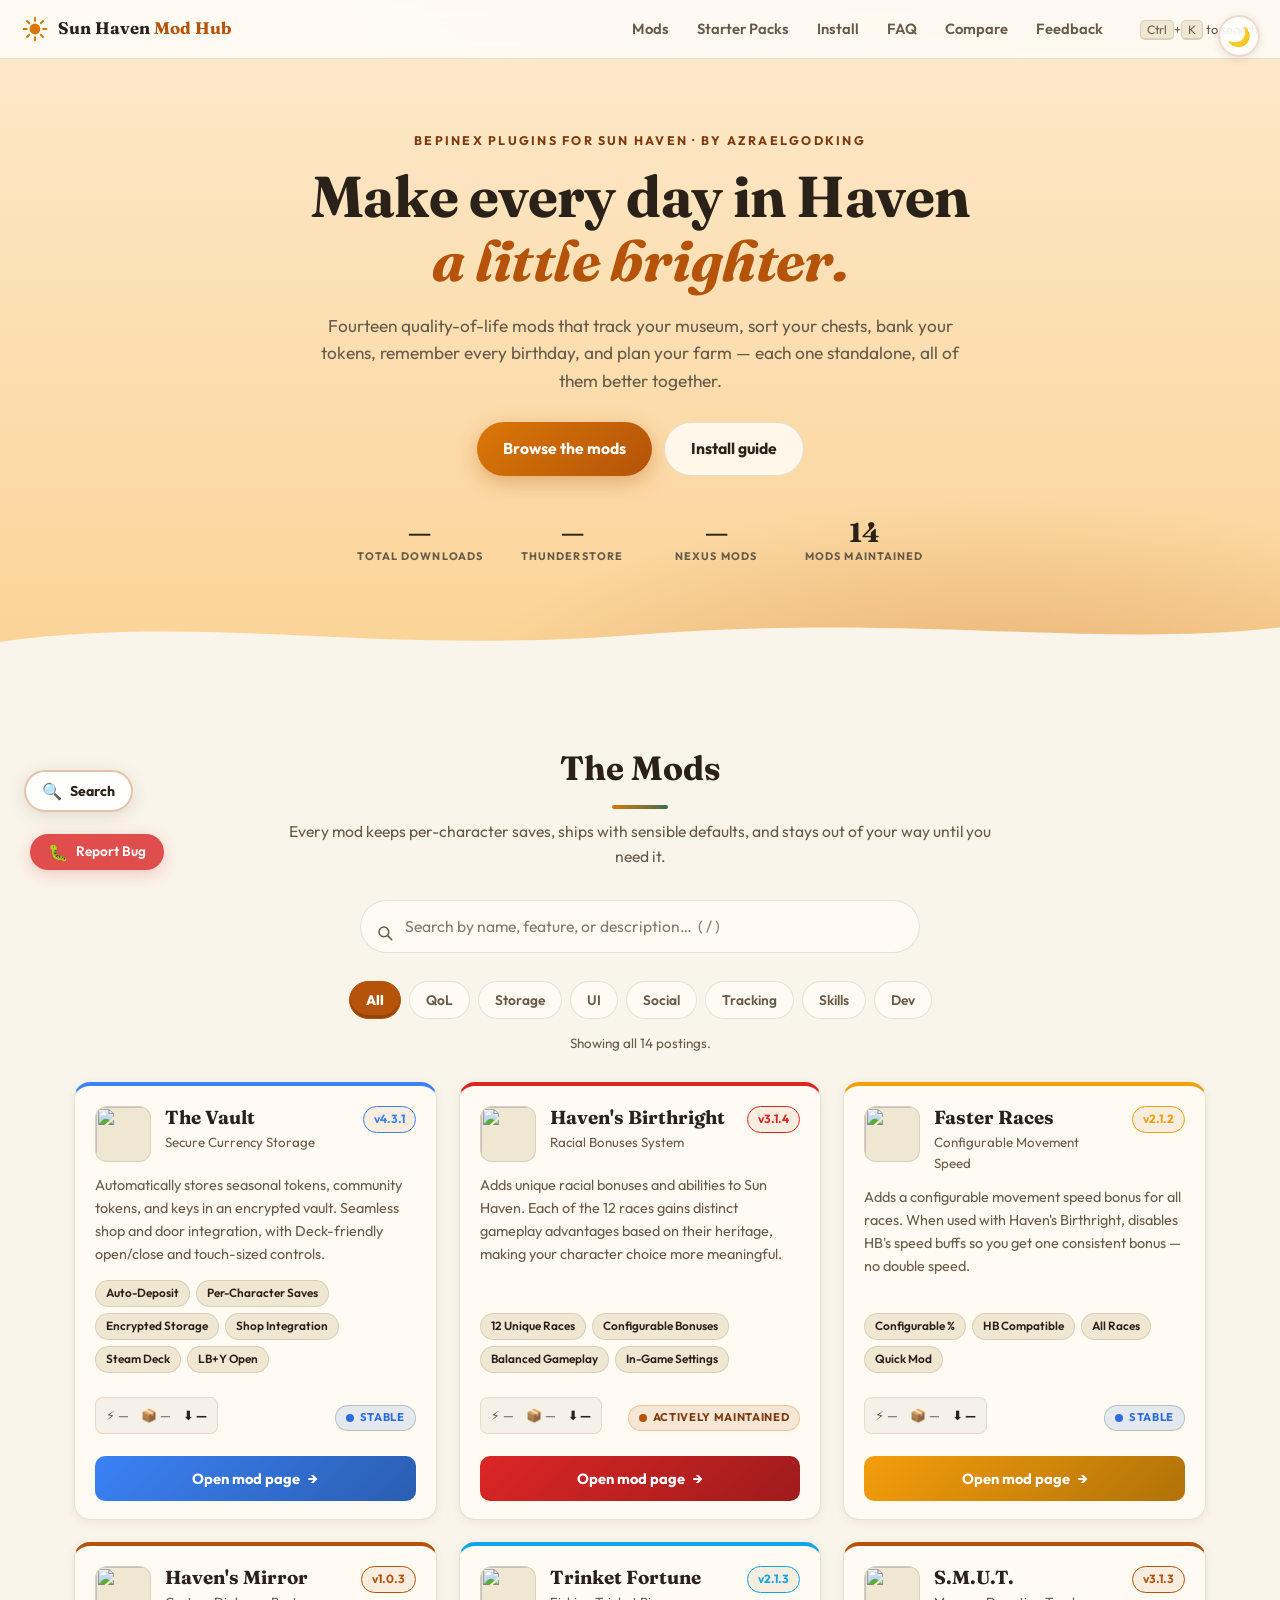
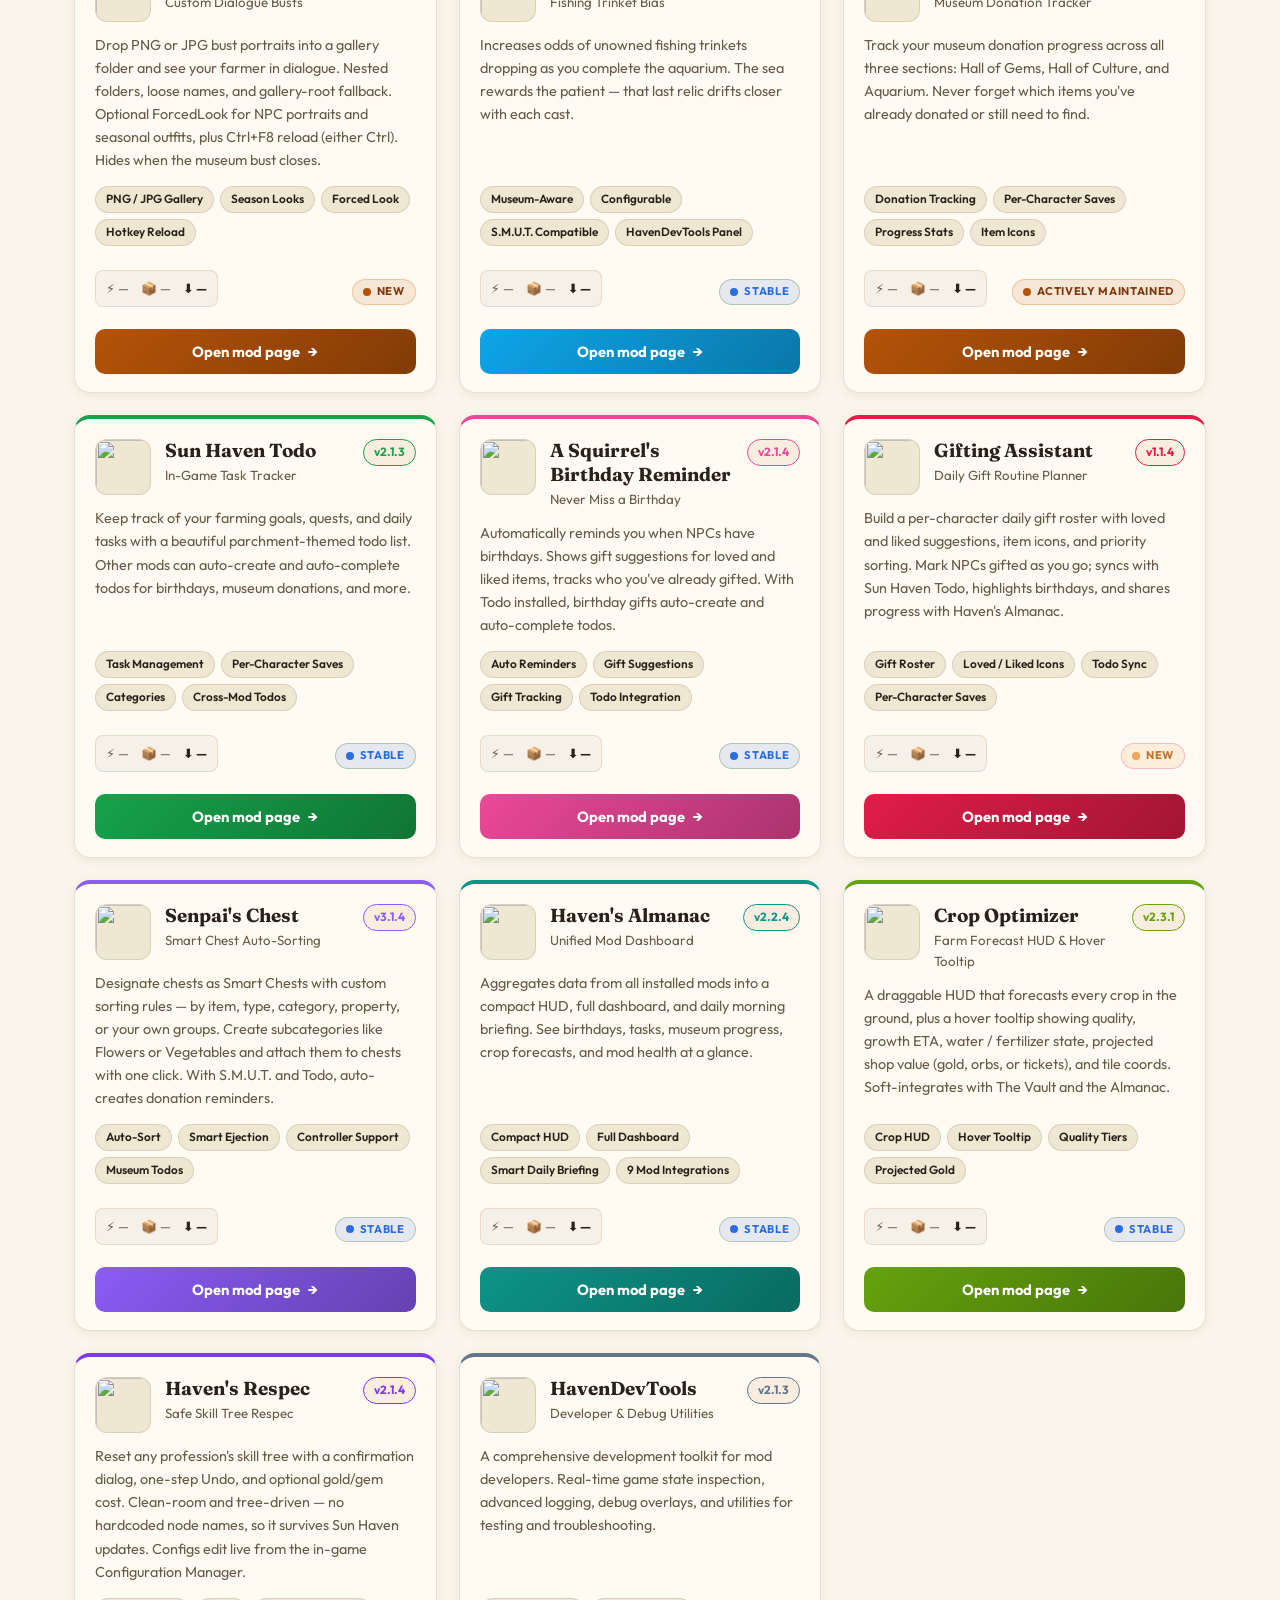
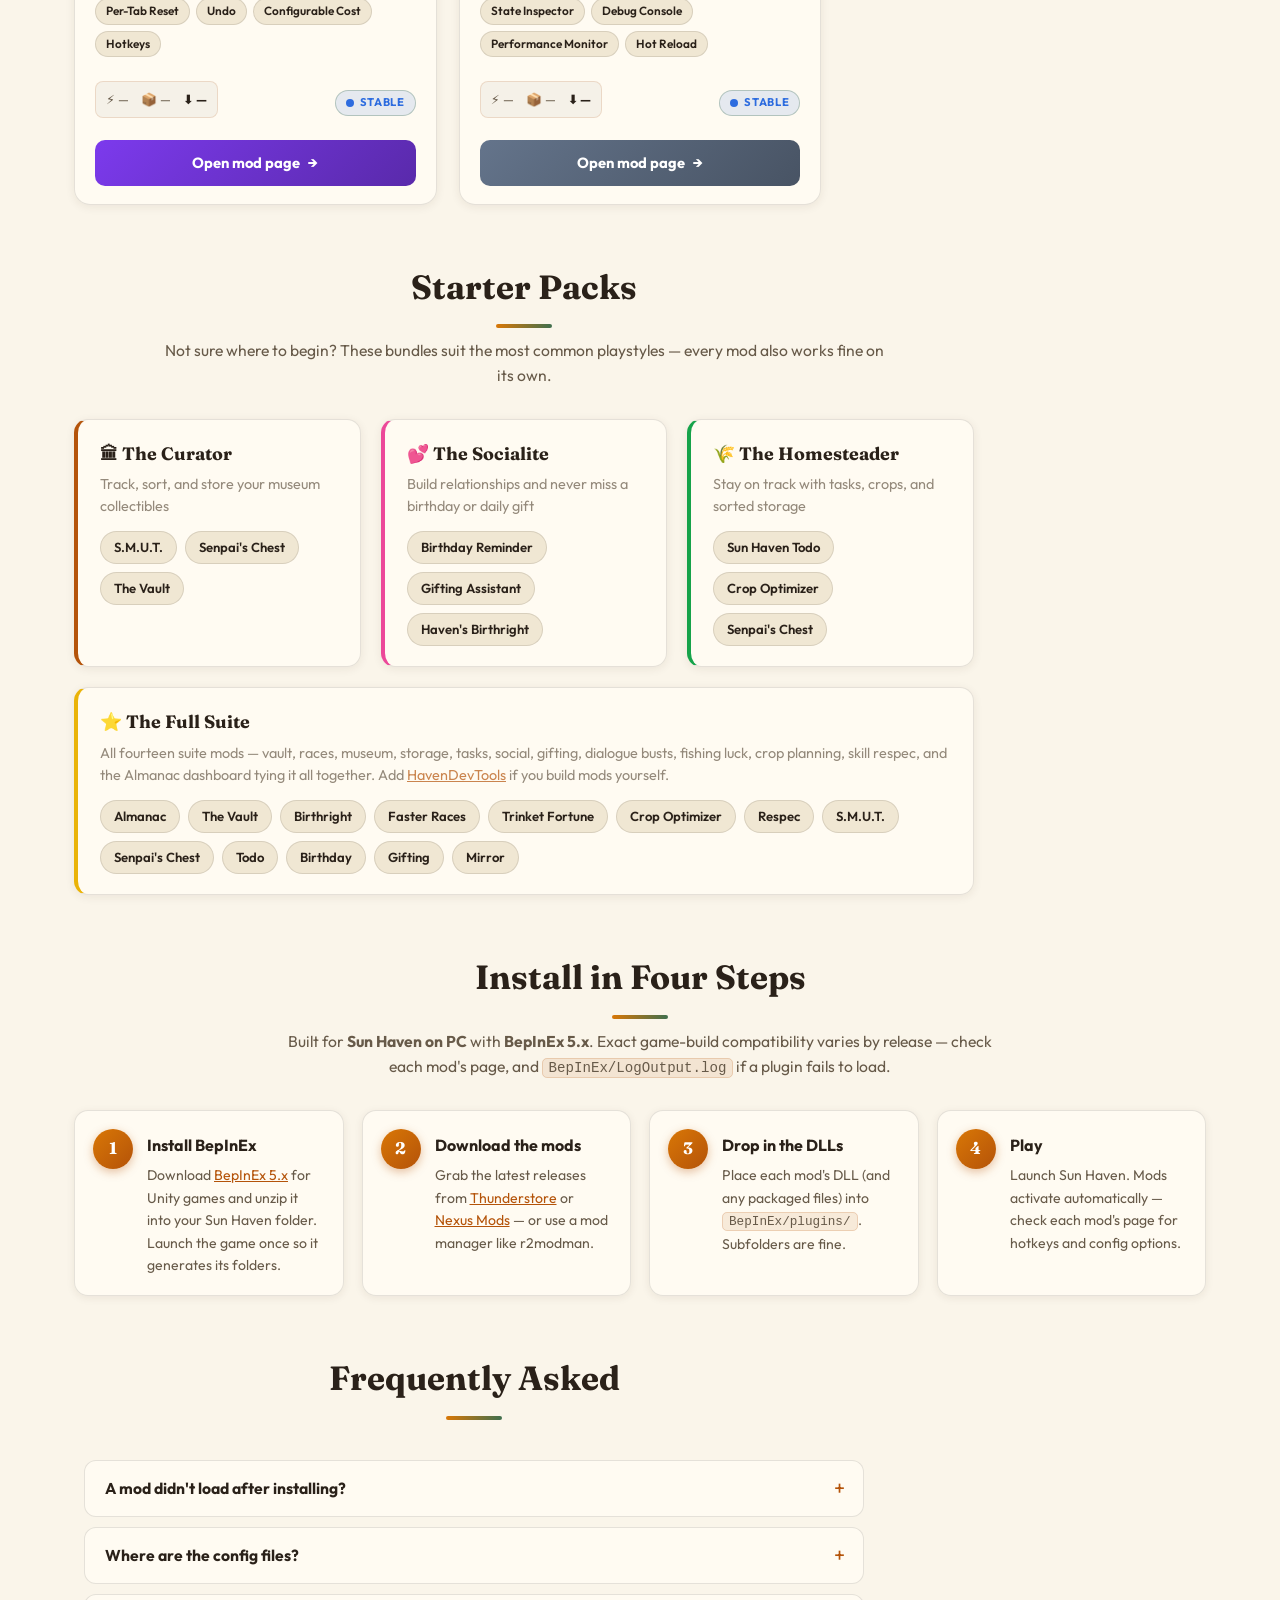
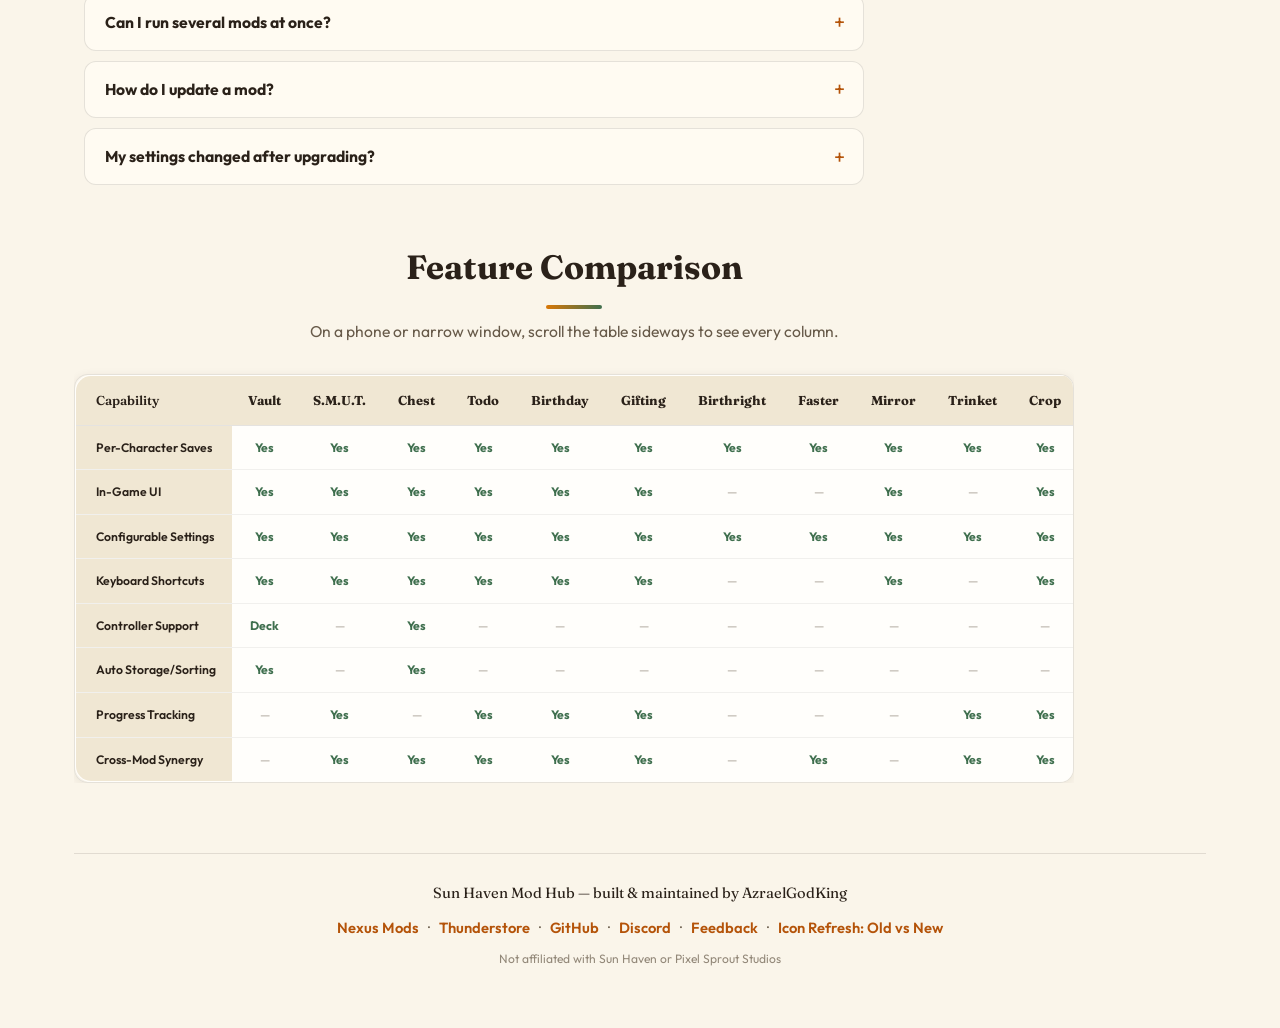
==== commit da998bd3: "chore: drop unused Mirror gallery helper and sync 1.0.3 docs Leftovers from the Haven's Mirror 1.0.3" ====
--- a/docs/index.html
+++ b/docs/index.html
@@ -211,9 +211,9 @@
                         </div>
                         <span class="mod-version">v1.0.3</span>
                     </div>
-                    <p class="mod-description">Drop PNG bust portraits into a gallery folder and see your farmer in dialogue. Optional ForcedLook for NPC portraits and seasonal outfits, plus hotkey reload.</p>
-                    <div class="mod-features-list">
-                        <span class="mod-feature">PNG Gallery</span>
+                    <p class="mod-description">Drop PNG or JPG bust portraits into a gallery folder and see your farmer in dialogue. Nested folders, loose names, and gallery-root fallback. Optional ForcedLook for NPC portraits and seasonal outfits, plus Ctrl+F8 reload (either Ctrl). Hides when the museum bust closes.</p>
+                    <div class="mod-features-list">
+                        <span class="mod-feature">PNG / JPG Gallery</span>
                         <span class="mod-feature">Season Looks</span>
                         <span class="mod-feature">Forced Look</span>
                         <span class="mod-feature">Hotkey Reload</span>
